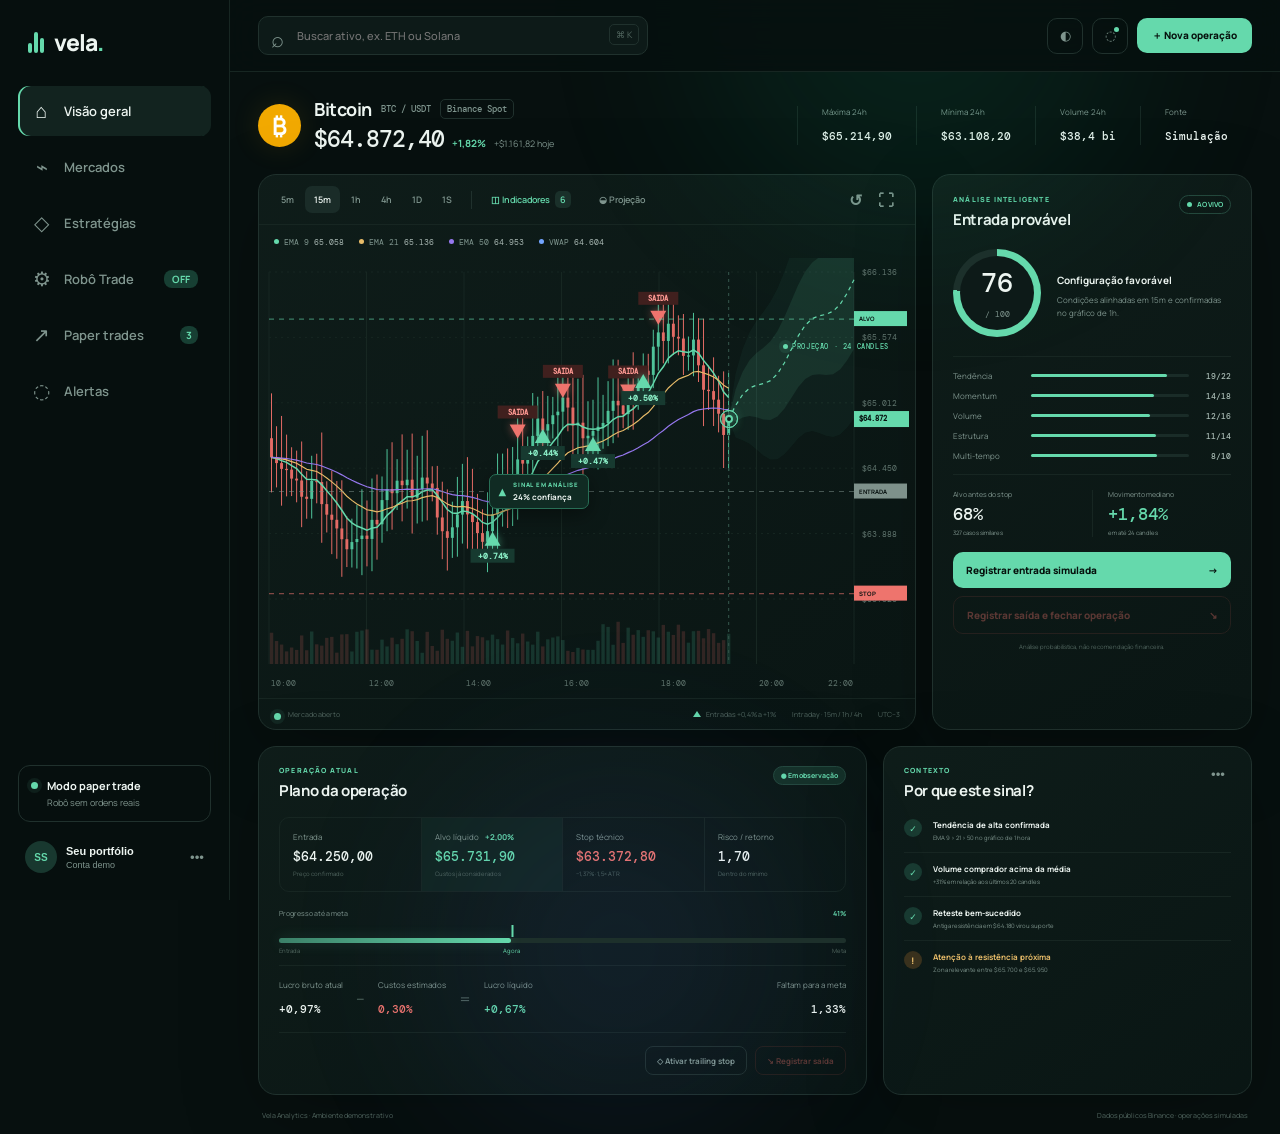
==== index.html @ 06dbeea6 "Adiciona mercados e robo trade automatico" ====
<!doctype html>
<html lang="pt-BR">
<head>
  <meta charset="UTF-8" />
  <meta name="viewport" content="width=device-width, initial-scale=1.0" />
  <meta name="theme-color" content="#07100f" />
  <title>Vela — Inteligência de mercado cripto</title>
  <link rel="preconnect" href="https://fonts.googleapis.com">
  <link rel="preconnect" href="https://fonts.gstatic.com" crossorigin>
  <link href="https://fonts.googleapis.com/css2?family=DM+Mono:wght@400;500&family=Manrope:wght@400;500;600;700;800&display=swap" rel="stylesheet">
  <link rel="stylesheet" href="styles.css" />
</head>
<body>
  <div class="ambient ambient-a"></div><div class="ambient ambient-b"></div>
  <div class="app-shell">
    <aside class="sidebar" id="sidebar">
      <div class="brand"><span class="brand-mark"><i></i><i></i><i></i></span><span>vela<span class="brand-dot">.</span></span></div>
      <nav class="main-nav" aria-label="Navegação principal">
        <button class="nav-item active" data-view="Visão geral" aria-label="Visão geral"><span class="ico">⌂</span><span>Visão geral</span></button>
        <button class="nav-item" data-view="Mercados"><span class="ico">⌁</span><span>Mercados</span></button>
        <button class="nav-item" data-view="Estratégias"><span class="ico">◇</span><span>Estratégias</span></button>
        <button class="nav-item" data-view="Robô Trade"><span class="ico">⚙</span><span>Robô Trade</span><b id="robotNavStatus">OFF</b></button>
        <button class="nav-item" data-view="Paper trades"><span class="ico">↗</span><span>Paper trades</span><b>3</b></button>
        <button class="nav-item" data-view="Alertas"><span class="ico">◌</span><span>Alertas</span></button>
      </nav>
      <div class="sidebar-bottom">
        <div class="risk-card"><span class="live-dot"></span><div><strong>Modo paper trade</strong><small>Robô sem ordens reais</small></div></div>
        <button class="user-card"><span class="avatar">SS</span><span><strong>Seu portfólio</strong><small>Conta demo</small></span><span>•••</span></button>
      </div>
    </aside>

    <main class="main">
      <header class="topbar">
        <div class="mobile-brand"><button id="menuBtn" aria-label="Abrir menu">☰</button><strong>vela<span>.</span></strong></div>
        <div class="search-wrap">
          <span class="search-icon">⌕</span>
          <input id="assetSearch" autocomplete="off" placeholder="Buscar ativo, ex. ETH ou Solana" />
          <kbd>⌘ K</kbd>
          <div class="search-results" id="searchResults"></div>
        </div>
        <div class="top-actions">
          <button class="icon-btn" id="themeBtn" title="Alternar tema" aria-label="Alternar tema">◐</button>
          <button class="icon-btn notification" title="Notificações" aria-label="Notificações">◌<i></i></button>
          <button class="primary-btn" id="newTradeBtn"><span>＋</span> Nova operação</button>
        </div>
      </header>

      <div class="content">
        <section class="market-head">
          <div class="asset-identity">
            <div class="coin-logo" id="coinLogo">₿</div>
            <div><div class="eyebrow-row"><h1 id="assetName">Bitcoin</h1><span id="assetSymbol">BTC / USDT</span><span class="exchange-pill">Binance Spot</span></div><div class="price-line"><strong id="currentPrice">$64.872,40</strong><span class="price-change">+1,82%</span><small>+$1.161,82 hoje</small></div></div>
          </div>
          <div class="market-stats">
            <div><small>Máxima 24h</small><strong id="statHigh">$65.214,90</strong></div><div><small>Mínima 24h</small><strong id="statLow">$63.108,20</strong></div><div><small>Volume 24h</small><strong id="statVolume">$38,4 bi</strong></div><div><small>Fonte</small><strong id="statSource">Simulação</strong></div>
          </div>
        </section>

        <section class="workspace-grid">
          <article class="panel chart-panel">
            <div class="chart-toolbar">
              <div class="timeframes" id="timeframes"><button>5m</button><button class="active">15m</button><button>1h</button><button>4h</button><button>1D</button><button>1S</button></div>
              <span class="toolbar-separator"></span>
              <button class="tool-btn active" id="indicatorBtn">◫ Indicadores <span>6</span></button>
              <button class="tool-btn" id="projectionBtn">◒ Projeção</button>
              <div class="chart-actions"><button title="Redefinir zoom" id="resetChart">↺</button><button title="Tela cheia" id="fullscreenBtn">⛶</button></div>
            </div>
            <div class="indicator-legend">
              <span><i style="background:#65d9ac"></i>EMA 9 <b id="ema9Label">64.714</b></span><span><i style="background:#e8bc69"></i>EMA 21 <b id="ema21Label">64.452</b></span><span><i style="background:#9678ef"></i>EMA 50 <b id="ema50Label">63.981</b></span><span><i style="background:#73a5ff"></i>VWAP <b id="vwapLabel">64.108</b></span>
            </div>
            <div class="chart-wrap" id="chartWrap">
              <canvas id="priceChart"></canvas>
              <div class="current-price-pulse" id="currentPricePulse" aria-hidden="true"></div>
              <div class="chart-tooltip" id="chartTooltip"></div>
              <div class="chart-badge entry-badge"><span>▲</span><div><small>ENTRADA PROVÁVEL</small><strong>76% confiança</strong></div></div>
              <div class="forecast-label"><span></span> PROJEÇÃO · 24 CANDLES</div>
            </div>
            <div class="chart-foot">
              <span><i class="status-dot"></i> Mercado aberto</span><span class="marker-key"><i></i> Entradas +0,4% a +1%</span><span id="activeStrategy">Intraday · 15m / 1h / 4h</span><span>UTC−3</span>
            </div>
          </article>

          <aside class="analysis-column">
            <article class="panel score-panel">
              <div class="panel-title"><div><span class="kicker">ANÁLISE INTELIGENTE</span><h2>Entrada provável</h2></div><span class="live-pill"><i></i> AO VIVO</span></div>
              <div class="score-area"><div class="score-ring" style="--score:76"><div><strong>76</strong><small>/ 100</small></div></div><div class="score-copy"><strong>Configuração favorável</strong><p>Condições alinhadas em 15m e confirmadas no gráfico de 1h.</p></div></div>
              <div class="factor-list">
                <div><span>Tendência</span><div><i style="width:86%"></i></div><b>19/22</b></div><div><span>Momentum</span><div><i style="width:78%"></i></div><b>14/18</b></div><div><span>Volume</span><div><i style="width:75%"></i></div><b>12/16</b></div><div><span>Estrutura</span><div><i style="width:79%"></i></div><b>11/14</b></div><div><span>Multi-tempo</span><div><i style="width:80%"></i></div><b>8/10</b></div>
              </div>
              <div class="probability-row"><div><small>Alvo antes do stop</small><strong>68%</strong><span>327 casos similares</span></div><div><small>Movimento mediano</small><strong class="positive">+1,84%</strong><span>em até 24 candles</span></div></div>
              <button class="wide-btn" id="simulateBtn">Registrar entrada simulada <span>→</span></button>
              <button class="wide-btn exit-wide" id="closeTradeBtn" disabled>Registrar saída e fechar operação <span>↘</span></button>
              <p class="disclaimer">Análise probabilística, não recomendação financeira.</p>
            </article>
          </aside>
        </section>

        <section class="lower-grid">
          <article class="panel operation-panel">
            <div class="panel-heading"><div><span class="kicker">OPERAÇÃO ATUAL</span><h2>Plano da operação</h2></div><span class="status-pill">● Em observação</span></div>
            <div class="levels-grid"><div><small>Entrada</small><strong id="entryPrice">$64.250,00</strong><span>Preço confirmado</span></div><div class="target"><small>Alvo líquido <b id="targetPercentLabel">+2,00%</b></small><strong id="targetPrice">$65.731,90</strong><span>Custos já considerados</span></div><div class="stop"><small>Stop técnico</small><strong id="stopPrice">$63.372,80</strong><span>−1,37% · 1,5× ATR</span></div><div><small>Risco / retorno</small><strong>1,70</strong><span>Dentro do mínimo</span></div></div>
            <div class="progress-head"><span>Progresso até a meta</span><strong id="progressLabel">41%</strong></div><div class="goal-track"><i id="goalProgress" style="width:41%"></i><span class="entry-pin" style="left:0">Entrada</span><span class="current-pin" id="currentPin" style="left:41%">Agora</span><span class="goal-pin">Meta</span></div>
            <div class="net-result"><div><small>Lucro bruto atual</small><strong>+0,97%</strong></div><span>−</span><div><small>Custos estimados</small><strong class="negative">0,30%</strong></div><span>=</span><div><small>Lucro líquido</small><strong class="positive" id="netProfit">+0,67%</strong></div><div class="remaining"><small>Faltam para a meta</small><strong id="remainingProfit">1,33%</strong></div></div>
            <div class="operation-actions"><button class="secondary-btn" id="trailingBtn">◇ Ativar trailing stop</button><button class="exit-btn" id="exitTradeBtn">↘ Registrar saída</button></div>
          </article>

          <article class="panel context-panel">
            <div class="panel-heading"><div><span class="kicker">CONTEXTO</span><h2>Por que este sinal?</h2></div><button class="more-btn">•••</button></div>
            <ul class="reason-list"><li><span>✓</span><div><strong>Tendência de alta confirmada</strong><small>EMA 9 &gt; 21 &gt; 50 no gráfico de 1 hora</small></div></li><li><span>✓</span><div><strong>Volume comprador acima da média</strong><small>+31% em relação aos últimos 20 candles</small></div></li><li><span>✓</span><div><strong>Reteste bem-sucedido</strong><small>Antiga resistência em $64.180 virou suporte</small></div></li><li class="warning"><span>!</span><div><strong>Atenção à resistência próxima</strong><small>Zona relevante entre $65.700 e $65.950</small></div></li></ul>
          </article>
        </section>

        <footer class="page-footer"><span>Vela Analytics · Ambiente demonstrativo</span><span>Dados públicos Binance · operações simuladas</span></footer>
      </div>
    </main>
  </div>

  <dialog id="tradeModal">
    <form method="dialog" class="modal-card" id="tradeForm">
      <div class="modal-head"><div><span class="kicker">PAPER TRADING</span><h2>Nova operação simulada</h2></div><button value="cancel" class="close-btn" aria-label="Fechar">×</button></div>
      <p>Defina sua meta líquida. Taxas e slippage entram automaticamente no preço-alvo.</p>
      <div class="form-grid"><label>Valor investido<span><b>$</b><input id="investment" type="number" value="500" min="10" /></span></label><label>Lucro líquido desejado<span><input id="profitTarget" type="number" value="2" step="0.1" min="0.1" /><b>%</b></span></label><label>Taxa de compra<span><input id="buyFee" type="number" value="0.10" step="0.01" /><b>%</b></span></label><label>Taxa de venda<span><input id="sellFee" type="number" value="0.10" step="0.01" /><b>%</b></span></label><label>Slippage por lado<span><input id="slippage" type="number" value="0.05" step="0.01" /><b>%</b></span></label><label>Risco máximo<span><input id="maxRisk" type="number" value="1.5" step="0.1" /><b>%</b></span></label></div>
      <div class="calculated-target"><div><small>Preço-alvo estimado</small><strong id="modalTarget">$65.738,32</strong></div><div><small>Lucro esperado</small><strong id="expectedProfit">$10,00</strong></div></div>
      <button class="wide-btn confirm-btn" value="default" id="confirmTrade">Confirmar simulação <span>→</span></button>
      <small class="modal-note">Nenhuma ordem real será enviada.</small>
    </form>
  </dialog>
  <dialog id="strategyModal">
    <form method="dialog" class="modal-card strategy-modal" id="strategyForm">
      <div class="modal-head"><div><span class="kicker">MOTOR DE ESTRATÉGIAS</span><h2>Escolha seu perfil operacional</h2></div><button value="cancel" class="close-btn" aria-label="Fechar estratégias">×</button></div>
      <p>Cada perfil ajusta os tempos gráficos, a confiança mínima, a meta e o risco. Você pode alterar os valores depois.</p>
      <div class="strategy-list">
        <button type="button" class="strategy-card" data-strategy="scalping"><span class="strategy-icon">ϟ</span><span><strong>Scalping conservador</strong><small>Entrada 5m · confirmação 15m · tendência 1h</small></span><b>Meta 0,8%</b></button>
        <button type="button" class="strategy-card active" data-strategy="intraday"><span class="strategy-icon">◇</span><span><strong>Intraday</strong><small>Entrada 15m · confirmação 1h · tendência 4h</small></span><b>Meta 2,0%</b></button>
        <button type="button" class="strategy-card" data-strategy="swing"><span class="strategy-icon">⌁</span><span><strong>Swing trade</strong><small>Entrada 4h · confirmação 1D · tendência 1S</small></span><b>Meta 4,0%</b></button>
      </div>
      <div class="strategy-summary"><div><small>Pontuação mínima</small><strong id="strategyScore">70 / 100</strong></div><div><small>Risco máximo</small><strong id="strategyRisk">1,5%</strong></div><div><small>Perfil de exposição</small><strong id="strategyExposure">Moderado</strong></div></div>
      <button class="wide-btn confirm-btn" value="default" id="applyStrategy">Aplicar estratégia <span>→</span></button>
      <small class="modal-note">A estratégia será aplicada ao gráfico e às próximas simulações.</small>
    </form>
  </dialog>
  <dialog id="robotModal" class="robot-dialog">
    <section class="modal-card robot-modal">
      <div class="modal-head"><div><span class="kicker">AUTOMAÇÃO INTELIGENTE</span><h2>Robô Trade</h2></div><button class="close-btn" id="closeRobot" aria-label="Fechar robô">×</button></div>
      <p>Monitora os sinais do gráfico, registra entradas e encerra operações simuladas automaticamente no alvo, stop ou reversão.</p>
      <div class="robot-status-card off" id="robotStatusCard"><span class="robot-orb">⚙</span><div><small id="robotStatusLabel">ROBÔ DESATIVADO</small><strong id="robotStatusText">Configure a estratégia para iniciar</strong></div><i></i></div>
      <div class="robot-metrics"><div><small>Mercado</small><strong id="robotPair">BTC/USDT</strong></div><div><small>Sinal atual</small><strong id="robotSignal">Aguardando</strong></div><div><small>Confiança</small><strong id="robotScore">-- / 100</strong></div><div><small>Resultado da sessão</small><strong id="robotSessionProfit">$0,00</strong></div></div>
      <div class="robot-settings">
        <label>Estratégia<select id="robotStrategy"><option value="boost">Boost agressivo · meta 0,20%</option><option value="scalping">Scalping conservador</option><option value="intraday" selected>Intraday</option><option value="swing">Swing trade</option></select></label>
        <label>Capital por operação<span><b>$</b><input id="robotInvestment" type="number" value="500" min="10" step="10" /></span></label>
        <label>Máximo de operações<span><input id="robotMaxTrades" type="number" value="3" min="1" max="20" /><b>por sessão</b></span></label>
      </div>
      <div class="robot-rules" id="robotRules"><span><i>✓</i> Entrada: confiança mínima de 70</span><span><i>✓</i> Meta líquida: +2,0%</span><span><i>✓</i> Stop máximo: −1,5%</span></div>
      <div class="robot-position" id="robotPosition" hidden><div class="robot-position-head"><span><i></i> OPERAÇÃO AUTOMÁTICA ABERTA</span><strong id="robotPositionResult">+0,00%</strong></div><div class="robot-levels"><small>Entrada<strong id="robotEntry">--</strong></small><small>Alvo<strong id="robotTarget">--</strong></small><small>Stop<strong id="robotStop">--</strong></small></div><div class="robot-goal"><div class="robot-goal-head"><span>Progresso da operação</span><strong id="robotGoalPercent">50%</strong></div><div class="robot-goal-track" id="robotGoalTrack"><i id="robotGoalFill"></i><span id="robotGoalMarker"></span><b class="robot-stop-label">STOP · 0%</b><b class="robot-entry-label">ENTRADA · 50%</b><b class="robot-target-label">ALVO · 100%</b></div><small id="robotGoalText">Aguardando movimento a partir da entrada.</small></div></div>
      <div class="robot-actions"><button class="wide-btn" id="startRobot">▶ Iniciar robô</button><button class="robot-stop-btn" id="stopRobot" disabled>■ Parar e encerrar</button></div>
      <div class="robot-log-head"><strong>Histórico automático</strong><span id="robotTradeCount">0 operações</span></div>
      <div class="robot-history" id="robotHistory"><div class="robot-history-empty"><span>◎</span><strong>Nenhuma operação nesta sessão</strong><small>Os registros aparecerão aqui após o robô encontrar um sinal válido.</small></div></div>
      <small class="modal-note robot-note">Modo demonstrativo: nenhuma ordem real ou chave privada é utilizada.</small>
    </section>
  </dialog>
  <dialog id="marketsModal" class="markets-dialog">
    <section class="modal-card markets-modal">
      <div class="modal-head"><div><span class="kicker">BINANCE SPOT</span><h2>Mercados disponíveis</h2></div><button class="close-btn" id="closeMarkets" aria-label="Fechar mercados">×</button></div>
      <p>Pesquise e selecione qualquer moeda com par USDT disponível na Binance. O gráfico carregará os candles do mercado escolhido.</p>
      <div class="markets-tools"><div class="markets-search"><span>⌕</span><input id="marketsSearch" placeholder="Buscar BTC, Ethereum, SOL..." autocomplete="off" /></div><button id="refreshMarkets" class="refresh-market-btn">↻ Atualizar</button></div>
      <div class="markets-summary"><span><i></i> <b id="marketCount">0</b> pares USDT</span><span id="marketsUpdated">Carregando dados...</span></div>
      <div class="market-table-head"><span>Ativo</span><span>Preço</span><span>24h</span><span>Volume</span></div>
      <div class="market-table" id="marketTable"><div class="market-loading"><i></i><strong>Consultando mercados</strong><small>Conectando à Binance Spot...</small></div></div>
      <div class="market-footnote"><span>Dados públicos · nenhuma chave de API necessária</span><span>Selecione um ativo para abrir no gráfico</span></div>
    </section>
  </dialog>
  <div class="toast" id="toast"><span>✓</span><div><strong>Operação simulada criada</strong><small>Agora acompanhamos sua meta líquida.</small></div></div>
  <div class="goal-alert" id="goalAlert"><span class="goal-alert-icon">◎</span><div><small id="goalAlertLabel">ALERTA DE META</small><strong id="goalAlertTitle">Preço próximo ao alvo</strong><p id="goalAlertText">Acompanhe a operação.</p></div><i></i></div>
  <script src="app.js"></script>
</body>
</html>
---- styles.css ----
:root{--bg:#07100f;--bg-2:#0a1513;--panel:#0d1a18;--panel-2:#101f1c;--line:#20312d;--line-soft:#172622;--text:#edf5f1;--muted:#7f958e;--subtle:#526760;--green:#65d9ac;--green-deep:#173f33;--red:#ee746d;--amber:#e8bc69;--purple:#a78bfa;--blue:#73a5ff;--shadow:0 24px 80px rgba(0,0,0,.22);--radius:18px}
*{box-sizing:border-box}html,body{margin:0;min-height:100%;font-family:Manrope,system-ui,sans-serif;background:var(--bg);color:var(--text)}body{overflow-x:hidden}.ambient{position:fixed;filter:blur(100px);opacity:.1;pointer-events:none;border-radius:50%}.ambient-a{width:420px;height:420px;background:#15c886;top:-200px;right:12%}.ambient-b{width:340px;height:340px;background:#526fec;left:35%;bottom:-220px}.app-shell{display:flex;min-height:100vh}.sidebar{width:230px;position:fixed;inset:0 auto 0 0;border-right:1px solid var(--line-soft);padding:26px 18px 20px;background:rgba(7,16,15,.92);backdrop-filter:blur(14px);z-index:20;display:flex;flex-direction:column}.brand{display:flex;align-items:center;gap:10px;padding:0 10px 28px;font-size:23px;font-weight:800;letter-spacing:-1px}.brand-dot,.mobile-brand span{color:var(--green)}.brand-mark{display:flex;gap:2px;align-items:flex-end;height:22px}.brand-mark i{display:block;width:4px;border-radius:3px;background:var(--green)}.brand-mark i:nth-child(1){height:10px}.brand-mark i:nth-child(2){height:21px}.brand-mark i:nth-child(3){height:15px}.main-nav{display:flex;flex-direction:column;gap:6px}.nav-item{border:0;background:transparent;color:var(--muted);display:flex;align-items:center;gap:12px;padding:12px 13px;border-radius:11px;text-align:left;font:600 13px Manrope;cursor:pointer;transition:.2s}.nav-item .ico{font:500 20px DM Mono;width:21px;text-align:center}.nav-item:hover,.nav-item.active{color:var(--text);background:#12231f}.nav-item.active{box-shadow:inset 2px 0 var(--green)}.nav-item b{margin-left:auto;background:var(--green-deep);color:var(--green);border-radius:8px;font-size:10px;padding:2px 6px}.sidebar-bottom{margin-top:auto;display:grid;gap:12px}.risk-card{padding:12px;border:1px solid var(--line);border-radius:12px;display:flex;align-items:flex-start;gap:9px}.risk-card strong,.user-card strong{display:block;font-size:11px}.risk-card small,.user-card small{display:block;color:var(--muted);font-size:9px;margin-top:3px}.live-dot,.status-dot{width:7px;height:7px;border-radius:50%;background:var(--green);box-shadow:0 0 0 4px rgba(101,217,172,.08);margin-top:4px}.user-card{border:0;background:transparent;color:var(--text);display:flex;align-items:center;gap:9px;text-align:left;padding:7px;cursor:pointer}.user-card>span:last-child{margin-left:auto;color:var(--muted)}.avatar{display:grid;place-items:center;background:#18382f;color:var(--green);width:32px;height:32px;border-radius:50%;font-size:10px;font-weight:800}.main{margin-left:230px;min-width:0;width:calc(100% - 230px)}.topbar{height:72px;border-bottom:1px solid var(--line-soft);display:flex;align-items:center;padding:0 28px;position:sticky;top:0;background:rgba(7,16,15,.85);backdrop-filter:blur(16px);z-index:15}.mobile-brand{display:none}.search-wrap{position:relative;width:min(390px,35vw)}.search-wrap input{width:100%;background:#0d1a18;border:1px solid var(--line);border-radius:10px;padding:11px 52px 11px 38px;color:var(--text);outline:none;font:500 11px Manrope}.search-wrap input:focus{border-color:#40685c;box-shadow:0 0 0 3px rgba(101,217,172,.06)}.search-icon{position:absolute;left:13px;top:8px;color:var(--muted);font-size:22px}.search-wrap kbd{position:absolute;right:9px;top:8px;border:1px solid var(--line);color:var(--subtle);border-radius:5px;padding:3px 6px;font:9px Manrope}.search-results{display:none;position:absolute;top:48px;left:0;right:0;background:var(--panel-2);border:1px solid var(--line);box-shadow:var(--shadow);border-radius:12px;padding:6px;z-index:20}.search-results.show{display:block}.search-option{padding:9px;border-radius:8px;display:flex;align-items:center;justify-content:space-between;cursor:pointer;font-size:11px}.search-option:hover{background:#172824}.search-option span{color:var(--muted)}.top-actions{margin-left:auto;display:flex;align-items:center;gap:9px}.icon-btn,.more-btn{width:36px;height:36px;border:1px solid var(--line);border-radius:10px;background:transparent;color:var(--muted);cursor:pointer}.icon-btn:hover{color:var(--text);background:var(--panel)}.notification{position:relative}.notification i{position:absolute;width:5px;height:5px;background:var(--green);border-radius:50%;right:8px;top:8px}.primary-btn,.wide-btn{border:0;border-radius:10px;background:var(--green);color:#07120e;padding:10px 15px;font:800 10px Manrope;cursor:pointer;transition:.2s}.primary-btn:hover,.wide-btn:hover{background:#83e7c0;transform:translateY(-1px)}.content{padding:25px 28px 12px;max-width:1660px;margin:auto}.market-head{display:flex;justify-content:space-between;align-items:center;margin-bottom:20px}.asset-identity{display:flex;align-items:center;gap:13px}.coin-logo{width:43px;height:43px;border-radius:50%;display:grid;place-items:center;background:#f2a900;color:#fff;font-size:24px;font-weight:700;box-shadow:0 0 30px rgba(242,169,0,.12)}.eyebrow-row{display:flex;align-items:center;gap:9px}.eyebrow-row h1{font-size:18px;margin:0;letter-spacing:-.5px}.eyebrow-row>span{font:500 9px DM Mono;color:var(--muted)}.exchange-pill{border:1px solid var(--line);padding:3px 6px;border-radius:5px}.price-line{display:flex;align-items:baseline;gap:8px;margin-top:3px}.price-line strong{font:500 23px DM Mono;letter-spacing:-1px}.price-line span{font-size:10px;color:var(--green);font-weight:700}.price-line small{font-size:9px;color:var(--muted)}.market-stats{display:flex;gap:0}.market-stats div{padding:0 24px;border-left:1px solid var(--line-soft)}.market-stats small,.levels-grid small,.net-result small{display:block;color:var(--muted);font-size:8px;margin-bottom:6px}.market-stats strong{font:500 11px DM Mono}.panel{background:linear-gradient(145deg,rgba(15,29,26,.94),rgba(10,22,20,.94));border:1px solid var(--line);border-radius:var(--radius);box-shadow:var(--shadow)}.workspace-grid{display:grid;grid-template-columns:minmax(0,1fr) 320px;gap:16px}.chart-panel{overflow:hidden}.chart-toolbar{min-height:50px;border-bottom:1px solid var(--line-soft);display:flex;align-items:center;padding:0 13px;gap:10px}.timeframes{display:flex;gap:2px}.timeframes button,.tool-btn,.chart-actions button{border:0;background:transparent;color:var(--muted);border-radius:7px;font:600 9px Manrope;padding:7px 9px;cursor:pointer}.timeframes button:hover,.timeframes button.active{background:#1a2c28;color:var(--text)}.toolbar-separator{height:18px;width:1px;background:var(--line)}.tool-btn{font-size:9px}.tool-btn.active{color:var(--green)}.tool-btn span{background:#1a302a;border-radius:5px;padding:2px 5px;margin-left:3px}.chart-actions{margin-left:auto;display:flex}.chart-actions button{font-size:16px;padding:5px 8px}.indicator-legend{height:33px;display:flex;align-items:center;gap:15px;padding:0 15px;color:var(--muted);font:400 8px DM Mono}.indicator-legend span{display:flex;align-items:center;gap:5px}.indicator-legend i{width:5px;height:5px;border-radius:50%}.indicator-legend b{font-weight:400;color:#a9b8b3}.chart-wrap{height:440px;position:relative;cursor:crosshair}.chart-wrap canvas{width:100%;height:100%;display:block}.chart-tooltip{display:none;position:absolute;z-index:5;background:rgba(8,19,17,.94);border:1px solid #2a413b;border-radius:8px;padding:8px 10px;font:9px DM Mono;pointer-events:none;color:#bdccc6;box-shadow:0 8px 22px #0005}.chart-tooltip.show{display:block}.chart-badge{position:absolute;left:35%;top:49%;display:flex;gap:7px;align-items:center;background:#102b23;border:1px solid #286e55;border-radius:7px;padding:6px 9px;pointer-events:none;box-shadow:0 6px 20px #0006}.chart-badge>span{color:var(--green);font-size:10px}.chart-badge small{display:block;color:var(--green);font-size:6px;letter-spacing:.8px;font-weight:800}.chart-badge strong{display:block;font-size:8px;margin-top:2px}.forecast-label{position:absolute;right:4%;top:19%;font:500 7px DM Mono;color:var(--green);letter-spacing:.6px}.forecast-label span{display:inline-block;width:5px;height:5px;background:var(--green);border-radius:50%;box-shadow:0 0 0 4px #65d9ac18}.chart-foot{height:31px;border-top:1px solid var(--line-soft);display:flex;align-items:center;gap:16px;padding:0 15px;color:var(--subtle);font-size:7px}.chart-foot span:first-child{display:flex;align-items:center;gap:7px}.chart-foot span:nth-child(2){margin-left:auto}.score-panel{padding:20px;height:100%}.panel-title,.panel-heading{display:flex;align-items:flex-start;justify-content:space-between}.kicker{display:block;color:var(--green);font-size:7px;letter-spacing:1.2px;font-weight:800;margin-bottom:5px}.panel h2{font-size:15px;margin:0;letter-spacing:-.35px}.live-pill,.status-pill{font-size:7px;border:1px solid #24483d;color:var(--green);padding:4px 7px;border-radius:20px;font-weight:700}.live-pill i{display:inline-block;width:5px;height:5px;background:var(--green);border-radius:50%;margin-right:4px}.score-area{display:flex;align-items:center;gap:16px;padding:19px 0}.score-ring{--score:76;width:88px;height:88px;border-radius:50%;display:grid;place-items:center;background:conic-gradient(var(--green) calc(var(--score)*1%),#1c302b 0);position:relative}.score-ring:before{content:"";position:absolute;inset:7px;background:var(--panel);border-radius:50%}.score-ring div{z-index:1;text-align:center}.score-ring strong{font:500 27px DM Mono;display:block}.score-ring small{font:8px DM Mono;color:var(--muted)}.score-copy{flex:1}.score-copy strong{font-size:10px}.score-copy p{font-size:8px;color:var(--muted);line-height:1.55;margin:5px 0 0}.factor-list{border-top:1px solid var(--line-soft);border-bottom:1px solid var(--line-soft);padding:13px 0;display:grid;gap:9px}.factor-list>div{display:grid;grid-template-columns:70px 1fr 34px;gap:8px;align-items:center;font-size:8px;color:var(--muted)}.factor-list>div>div{height:3px;background:#1a2c28;border-radius:5px}.factor-list i{display:block;height:100%;background:var(--green);border-radius:5px}.factor-list b{text-align:right;font:500 8px DM Mono;color:#a9bbb4}.probability-row{display:grid;grid-template-columns:1fr 1fr;padding:15px 0}.probability-row>div:last-child{border-left:1px solid var(--line-soft);padding-left:15px}.probability-row small,.probability-row span{display:block;color:var(--muted);font-size:7px}.probability-row strong{display:block;font:500 17px DM Mono;margin:4px 0}.probability-row span{font-size:6px}.positive{color:var(--green)!important}.negative{color:var(--red)!important}.wide-btn{width:100%;display:flex;justify-content:space-between;padding:11px 13px}.disclaimer{text-align:center;color:var(--subtle);font-size:6px;margin:9px 0 0}.lower-grid{display:grid;grid-template-columns:minmax(0,1.65fr) minmax(300px,1fr);gap:16px;margin-top:16px}.operation-panel,.context-panel{padding:19px 20px}.status-pill{background:#153128}.levels-grid{display:grid;grid-template-columns:repeat(4,1fr);border:1px solid var(--line-soft);border-radius:10px;margin:16px 0 17px}.levels-grid>div{padding:13px;border-left:1px solid var(--line-soft)}.levels-grid>div:first-child{border:0}.levels-grid strong{display:block;font:500 13px DM Mono}.levels-grid span{display:block;color:var(--subtle);font-size:6px;margin-top:5px}.levels-grid small b{color:var(--green);margin-left:4px}.levels-grid .target{background:#10241f}.levels-grid .target strong{color:var(--green)}.levels-grid .stop strong{color:var(--red)}.progress-head{display:flex;justify-content:space-between;font-size:7px;color:var(--muted)}.progress-head strong{color:var(--green)}.goal-track{height:5px;background:#1d302b;border-radius:4px;margin:20px 0 22px;position:relative}.goal-track>i{display:block;height:100%;background:linear-gradient(90deg,#3b8068,var(--green));border-radius:4px;box-shadow:0 0 14px #65d9ac33}.goal-track span{position:absolute;top:9px;color:var(--subtle);font-size:6px}.entry-pin{left:0}.current-pin{transform:translateX(-50%);color:var(--green)!important}.current-pin:before{content:"";position:absolute;width:2px;height:12px;background:var(--green);top:-22px;left:50%}.goal-pin{right:0}.net-result{display:flex;align-items:center;gap:13px;border-top:1px solid var(--line-soft);padding-top:13px}.net-result>span{color:var(--subtle)}.net-result strong{font:500 11px DM Mono}.net-result .remaining{margin-left:auto;text-align:right}.context-panel{padding-bottom:12px}.more-btn{border:0;width:auto;height:auto}.reason-list{list-style:none;padding:8px 0 0;margin:0}.reason-list li{display:flex;gap:11px;align-items:flex-start;padding:10px 0;border-bottom:1px solid var(--line-soft)}.reason-list li:last-child{border:0}.reason-list li>span{width:18px;height:18px;border-radius:50%;display:grid;place-items:center;background:#193b31;color:var(--green);font-size:9px;font-weight:800;flex:0 0 auto}.reason-list strong,.reason-list small{display:block}.reason-list strong{font-size:8px}.reason-list small{font-size:6px;color:var(--muted);margin-top:4px}.reason-list .warning>span{background:#3a321d;color:var(--amber)}.reason-list .warning strong{color:var(--amber)}.page-footer{display:flex;justify-content:space-between;color:var(--subtle);font-size:7px;padding:16px 4px 2px}dialog{border:0;padding:0;background:transparent;color:var(--text);max-width:540px;width:calc(100% - 28px)}dialog::backdrop{background:rgba(2,8,7,.8);backdrop-filter:blur(5px)}.modal-card{background:#0d1b18;border:1px solid #2a403a;border-radius:18px;padding:24px;box-shadow:0 30px 100px #0009}.modal-head{display:flex;justify-content:space-between}.modal-head h2{margin:0;font-size:19px}.close-btn{border:0;background:#162824;color:var(--muted);width:30px;height:30px;border-radius:8px;font-size:19px;cursor:pointer}.modal-card>p{font-size:9px;color:var(--muted);line-height:1.6;margin:10px 0 18px}.form-grid{display:grid;grid-template-columns:1fr 1fr;gap:12px}.form-grid label{font-size:8px;color:var(--muted)}.form-grid label>span{display:flex;align-items:center;margin-top:6px;border:1px solid var(--line);border-radius:8px;background:#0a1513;padding:0 10px}.form-grid input{width:100%;border:0;background:transparent;outline:0;color:var(--text);font:500 12px DM Mono;padding:10px 5px}.form-grid b{font:500 9px DM Mono;color:var(--subtle)}.calculated-target{display:grid;grid-template-columns:1fr 1fr;background:#11241f;border:1px solid #234238;border-radius:10px;padding:13px;margin:16px 0}.calculated-target>div:last-child{border-left:1px solid var(--line);padding-left:15px}.calculated-target small{display:block;font-size:7px;color:var(--muted)}.calculated-target strong{display:block;font:500 15px DM Mono;color:var(--green);margin-top:5px}.confirm-btn{justify-content:center;gap:10px}.modal-note{display:block;text-align:center;color:var(--subtle);font-size:6px;margin-top:9px}.toast{position:fixed;right:24px;bottom:24px;background:#11231f;border:1px solid #2b5246;border-radius:12px;padding:12px 16px;display:flex;gap:10px;align-items:center;transform:translateY(120px);opacity:0;transition:.35s;z-index:50;box-shadow:var(--shadow)}.toast.show{transform:translateY(0);opacity:1}.toast>span{display:grid;place-items:center;width:24px;height:24px;border-radius:50%;background:#1e4a3c;color:var(--green)}.toast strong,.toast small{display:block}.toast strong{font-size:9px}.toast small{font-size:7px;color:var(--muted);margin-top:2px}.light{--bg:#eef4f1;--bg-2:#f6faf8;--panel:#fff;--panel-2:#f7faf9;--line:#d6e2dd;--line-soft:#e2ebe7;--text:#10211d;--muted:#6d8179;--subtle:#96a59f;--green:#168d67;--green-deep:#dff3eb;--shadow:0 18px 55px rgba(37,66,57,.08)}.light .sidebar,.light .topbar{background:rgba(246,250,248,.9)}.light .panel{background:#fff}.light .score-ring:before{background:#fff}.light .modal-card{background:#fff}.light .chart-tooltip{background:#fff}.light .timeframes button:hover,.light .timeframes button.active,.light .nav-item:hover,.light .nav-item.active{background:#e2efea}.light .primary-btn,.light .wide-btn{color:white}.light .form-grid label>span{background:#f7faf9}.light .target{background:#edf8f4}.light .calculated-target{background:#edf8f4}
@media(max-width:1180px){.sidebar{width:200px}.main{margin-left:200px;width:calc(100% - 200px)}.workspace-grid{grid-template-columns:minmax(0,1fr) 285px}.market-stats div{padding:0 13px}.chart-wrap{height:410px}.net-result{gap:8px}}
@media(max-width:980px){.sidebar{transform:translateX(-100%);transition:.25s;width:230px}.sidebar.open{transform:translateX(0)}.main{margin-left:0;width:100%}.mobile-brand{display:flex;align-items:center;gap:9px;margin-right:18px}.mobile-brand button{border:0;background:transparent;color:var(--text);font-size:18px}.search-wrap{width:min(350px,42vw)}.market-head{align-items:flex-start}.market-stats{display:grid;grid-template-columns:1fr 1fr;gap:12px}.market-stats div{border:0;padding:0}.workspace-grid{grid-template-columns:1fr}.score-panel{height:auto}.lower-grid{grid-template-columns:1fr 1fr}}
@media(max-width:720px){.topbar{padding:0 14px}.mobile-brand strong{display:none}.search-wrap{flex:1;width:auto}.search-wrap kbd,.top-actions .icon-btn{display:none}.primary-btn{font-size:0;padding:9px}.primary-btn span{font-size:17px}.content{padding:18px 14px}.market-head{display:block}.market-stats{margin-top:18px;grid-template-columns:repeat(4,1fr)}.market-stats strong{font-size:9px}.market-stats small{font-size:7px}.chart-toolbar{overflow-x:auto}.tool-btn{display:none}.chart-wrap{height:380px}.indicator-legend{overflow:hidden;gap:9px}.lower-grid{grid-template-columns:1fr}.levels-grid{grid-template-columns:1fr 1fr}.levels-grid>div:nth-child(3){border-left:0;border-top:1px solid var(--line-soft)}.levels-grid>div:nth-child(4){border-top:1px solid var(--line-soft)}.page-footer{display:none}}
@media(max-width:460px){.asset-identity{align-items:flex-start}.eyebrow-row{flex-wrap:wrap}.price-line{flex-wrap:wrap}.price-line small{width:100%}.market-stats{grid-template-columns:1fr 1fr}.chart-wrap{height:340px}.chart-badge{left:25%;transform:scale(.88)}.forecast-label{display:none}.net-result{display:grid;grid-template-columns:1fr 15px 1fr}.net-result .remaining{grid-column:1/-1;text-align:left}.form-grid{grid-template-columns:1fr}.calculated-target{grid-template-columns:1fr}.calculated-target>div:last-child{border:0;padding:12px 0 0}.toast{left:14px;right:14px}.score-panel{padding:16px}}

/* Trading interactions */
.current-price-pulse{position:absolute;z-index:4;width:8px;height:8px;border:2px solid var(--green);background:var(--panel);border-radius:50%;pointer-events:none;transform:translate(-50%,-50%);box-shadow:0 0 12px var(--green)}
.current-price-pulse:before,.current-price-pulse:after{content:"";position:absolute;inset:-7px;border:1px solid var(--green);border-radius:50%;animation:pricePulse 1.8s ease-out infinite}.current-price-pulse:after{animation-delay:.65s}
@keyframes pricePulse{0%{transform:scale(.35);opacity:.9}100%{transform:scale(2.2);opacity:0}}
.marker-key{display:flex;align-items:center;gap:5px}.marker-key i{width:0;height:0;border-left:4px solid transparent;border-right:4px solid transparent;border-bottom:6px solid var(--green)}
.operation-actions{display:flex;justify-content:flex-end;gap:8px;margin-top:14px;padding-top:13px;border-top:1px solid var(--line-soft)}
.secondary-btn,.exit-btn{border:1px solid var(--line);background:transparent;color:var(--muted);border-radius:8px;padding:8px 11px;font:700 8px Manrope;cursor:pointer}.secondary-btn.active{color:var(--green);border-color:#2d6452;background:#102820}.exit-btn{color:var(--red);border-color:#57332f}.exit-btn:hover{background:#2a1716}.exit-btn:disabled{opacity:.35;cursor:not-allowed}
.strategy-modal{max-width:590px}.strategy-list{display:grid;gap:9px}.strategy-card{width:100%;display:grid;grid-template-columns:34px 1fr auto;align-items:center;gap:11px;border:1px solid var(--line);background:#0a1513;color:var(--text);border-radius:11px;padding:12px;text-align:left;cursor:pointer;transition:.2s}.strategy-card:hover,.strategy-card.active{border-color:#3d745f;background:#11271f;box-shadow:inset 3px 0 var(--green)}.strategy-icon{display:grid;place-items:center;width:32px;height:32px;border-radius:9px;background:#19382f;color:var(--green);font-size:16px}.strategy-card strong,.strategy-card small{display:block}.strategy-card strong{font-size:10px}.strategy-card small{font-size:7px;color:var(--muted);margin-top:4px}.strategy-card>b{font:500 9px DM Mono;color:var(--green)}
.strategy-summary{display:grid;grid-template-columns:repeat(3,1fr);border:1px solid var(--line-soft);border-radius:10px;margin:14px 0}.strategy-summary>div{padding:11px;border-left:1px solid var(--line-soft)}.strategy-summary>div:first-child{border:0}.strategy-summary small,.strategy-summary strong{display:block}.strategy-summary small{font-size:7px;color:var(--muted)}.strategy-summary strong{font:500 10px DM Mono;margin-top:5px}
.goal-alert{position:fixed;top:88px;right:24px;z-index:80;width:320px;background:linear-gradient(135deg,#10251f,#0b1916);border:1px solid #39705d;border-radius:14px;padding:15px 16px;display:flex;align-items:flex-start;gap:12px;box-shadow:0 20px 55px #0008;transform:translateX(380px);opacity:0;transition:.35s;overflow:hidden}.goal-alert.show{transform:translateX(0);opacity:1}.goal-alert.hit{border-color:var(--green);background:linear-gradient(135deg,#16382d,#0c1c18)}.goal-alert-icon{display:grid;place-items:center;width:32px;height:32px;flex:0 0 auto;border-radius:50%;background:#204b3e;color:var(--green);font-size:16px}.goal-alert small,.goal-alert strong,.goal-alert p{display:block;margin:0}.goal-alert small{color:var(--green);font-size:6px;letter-spacing:1px;font-weight:800}.goal-alert strong{font-size:11px;margin-top:3px}.goal-alert p{font-size:7px;color:var(--muted);margin-top:4px}.goal-alert>i{position:absolute;height:2px;background:var(--green);left:0;bottom:0;animation:alertTimer 3s linear forwards}
@keyframes alertTimer{from{width:100%}to{width:0}}
.light .strategy-card{background:#f7faf9}.light .strategy-card:hover,.light .strategy-card.active{background:#edf8f4}.light .goal-alert{background:#fff}
@media(max-width:720px){.chart-foot #activeStrategy{display:none}.marker-key{margin-left:auto!important}}
@media(max-width:460px){.goal-alert{left:14px;right:14px;top:82px;width:auto}.strategy-summary{grid-template-columns:1fr}.strategy-summary>div{border-left:0;border-top:1px solid var(--line-soft)}.operation-actions{flex-direction:column}.operation-actions button{width:100%}}
.exit-wide{margin-top:8px;background:transparent;color:var(--red);border:1px solid #57332f}.exit-wide:hover:not(:disabled){background:#2a1716;color:#ff9a94;transform:translateY(-1px)}.exit-wide:disabled{opacity:.35;cursor:not-allowed;background:transparent;transform:none}.light .exit-wide{color:#b83f39;border-color:#e1b4b1}.light .exit-wide:hover:not(:disabled){background:#fae7e5;color:#8f2d28}

/* Markets explorer */
.markets-dialog{max-width:850px}.markets-modal{width:min(850px,calc(100vw - 28px));padding:25px}.markets-tools{display:flex;gap:10px;margin:15px 0 12px}.markets-search{position:relative;flex:1}.markets-search span{position:absolute;left:12px;top:7px;color:var(--muted);font-size:20px}.markets-search input{width:100%;background:#091512;border:1px solid var(--line);border-radius:10px;padding:11px 13px 11px 38px;color:var(--text);outline:0;font:600 10px Manrope}.markets-search input:focus{border-color:#3d745f;box-shadow:0 0 0 3px rgba(101,217,172,.06)}.refresh-market-btn{border:1px solid var(--line);background:#12231f;color:var(--muted);border-radius:10px;padding:0 14px;font:700 9px Manrope;cursor:pointer}.refresh-market-btn:hover{color:var(--green);border-color:#315d4e}.markets-summary,.market-footnote{display:flex;justify-content:space-between;align-items:center;color:var(--subtle);font-size:7px;padding:0 2px 10px}.markets-summary span:first-child{display:flex;align-items:center;gap:5px}.markets-summary i{width:6px;height:6px;border-radius:50%;background:var(--green);box-shadow:0 0 0 4px rgba(101,217,172,.08)}.markets-summary b{color:var(--text);font:600 8px DM Mono}.market-table-head,.market-row{display:grid;grid-template-columns:minmax(170px,1.4fr) 1fr .7fr 1fr;gap:15px;align-items:center}.market-table-head{padding:9px 13px;border-bottom:1px solid var(--line);color:var(--subtle);font-size:7px;text-transform:uppercase;letter-spacing:.7px}.market-table{height:min(430px,52vh);overflow-y:auto;border:1px solid var(--line);border-radius:11px;background:#091411}.market-row{width:100%;border:0;border-bottom:1px solid var(--line-soft);background:transparent;color:var(--text);padding:10px 13px;text-align:left;cursor:pointer;transition:.15s}.market-row:hover{background:#11241f}.market-row:last-child{border-bottom:0}.market-asset{display:flex;align-items:center;gap:9px}.market-coin{display:grid;place-items:center;width:29px;height:29px;border-radius:50%;background:#1a332c;color:var(--green);font:800 9px DM Mono}.market-asset strong,.market-asset small{display:block}.market-asset strong{font-size:9px}.market-asset small{font-size:7px;color:var(--muted);margin-top:2px}.market-number{font:500 9px DM Mono}.market-change{font:700 8px DM Mono}.market-volume{color:var(--muted);font:500 8px DM Mono}.market-loading{height:100%;display:grid;place-content:center;text-align:center;justify-items:center;color:var(--muted)}.market-loading i{width:24px;height:24px;border:2px solid var(--line);border-top-color:var(--green);border-radius:50%;animation:marketSpin .8s linear infinite}.market-loading strong{font-size:9px;color:var(--text);margin-top:10px}.market-loading small{font-size:7px;margin-top:4px}.market-empty{display:grid;place-content:center;height:100%;text-align:center;color:var(--muted);font-size:9px}.market-footnote{padding-top:10px;padding-bottom:0}.search-option{gap:10px}.search-option .search-market-main{display:flex;align-items:center;gap:8px}.search-option .search-market-main i{display:grid;place-items:center;width:24px;height:24px;border-radius:50%;background:#19382f;color:var(--green);font-style:normal;font-size:8px}.search-option .search-market-price{text-align:right}.search-option .search-market-price b{display:block;font:500 8px DM Mono;color:var(--text)}.search-option .search-market-price small{font:700 7px DM Mono}.api-status{color:var(--amber);font-size:7px;padding:7px 9px}
@keyframes marketSpin{to{transform:rotate(360deg)}}
.light .market-table,.light .markets-search input{background:#f7faf9}.light .market-row:hover{background:#edf8f4}.light .refresh-market-btn{background:#edf5f2}
.market-asset b,.market-asset small{display:block}.market-asset b{font-size:9px}.market-change.up{color:var(--green)}.market-change.down{color:var(--red)}.search-option:is(button){width:100%;border:0;background:transparent;color:var(--text);font-family:Manrope;text-align:left}.search-option strong{display:flex;align-items:center;gap:8px}.search-option strong i{display:grid;place-items:center;width:25px;height:25px;border-radius:50%;color:#fff;font:800 7px DM Mono;font-style:normal;flex:0 0 auto}
@media(max-width:620px){.markets-modal{padding:18px}.market-table-head,.market-row{grid-template-columns:minmax(120px,1.5fr) 1fr .65fr}.market-table-head span:last-child,.market-row .market-volume{display:none}.markets-tools{display:grid}.refresh-market-btn{height:38px}.market-footnote span:last-child{display:none}}

/* Robô Trade automático */
.robot-dialog{max-width:760px}.robot-modal{width:min(760px,calc(100vw - 28px));padding:25px}.robot-status-card{display:flex;align-items:center;gap:12px;border:1px solid #2b5849;background:linear-gradient(100deg,#102b23,#0d1d1a);border-radius:12px;padding:13px 15px;margin-bottom:13px}.robot-status-card .robot-orb{display:grid;place-items:center;width:34px;height:34px;border-radius:50%;background:#183d32;color:var(--green);font-size:16px}.robot-status-card small,.robot-status-card strong{display:block}.robot-status-card small{color:var(--green);font-size:7px;letter-spacing:1px;font-weight:800}.robot-status-card strong{font-size:10px;margin-top:3px}.robot-status-card>i{margin-left:auto;width:8px;height:8px;border-radius:50%;background:var(--green);box-shadow:0 0 0 5px rgba(101,217,172,.08)}.robot-status-card.off{border-color:var(--line);background:#0a1714}.robot-status-card.off .robot-orb{background:#18231f;color:var(--muted)}.robot-status-card.off small{color:var(--muted)}.robot-status-card.off>i{background:#51615b;box-shadow:none}.robot-status-card.active .robot-orb{animation:robotPulse 1.6s ease-in-out infinite}.robot-status-card.position{border-color:#526fec}.robot-status-card.position>i{background:#73a5ff;box-shadow:0 0 0 5px rgba(115,165,255,.09)}
.robot-metrics{display:grid;grid-template-columns:repeat(4,1fr);border:1px solid var(--line);border-radius:11px;margin-bottom:13px}.robot-metrics>div{padding:11px 12px;border-left:1px solid var(--line)}.robot-metrics>div:first-child{border-left:0}.robot-metrics small,.robot-metrics strong{display:block}.robot-metrics small{color:var(--muted);font-size:7px;margin-bottom:5px}.robot-metrics strong{font:600 10px DM Mono}.robot-settings{display:grid;grid-template-columns:1.2fr 1fr 1fr;gap:10px}.robot-settings label{color:var(--muted);font-size:7px}.robot-settings label>span,.robot-settings select{display:flex;align-items:center;width:100%;height:38px;margin-top:6px;border:1px solid var(--line);border-radius:9px;background:#091512;color:var(--text);padding:0 10px;outline:0}.robot-settings select{font:600 9px Manrope}.robot-settings input{width:100%;border:0;background:transparent;color:var(--text);outline:0;font:600 10px DM Mono;padding:8px 5px}.robot-settings b{white-space:nowrap;color:var(--subtle);font:500 7px Manrope}.robot-rules{display:flex;gap:8px;flex-wrap:wrap;margin:12px 0}.robot-rules span{border:1px solid var(--line);background:#0b1916;border-radius:20px;padding:6px 9px;color:var(--muted);font-size:7px}.robot-rules i{color:var(--green);font-style:normal;margin-right:3px}
.robot-position{border:1px solid #315e50;background:#10251f;border-radius:11px;padding:12px;margin:12px 0}.robot-position[hidden]{display:none}.robot-position-head{display:flex;justify-content:space-between;color:var(--green);font-size:7px;font-weight:800}.robot-position-head i{display:inline-block;width:6px;height:6px;border-radius:50%;background:var(--green);margin-right:5px;animation:robotPulse 1.4s infinite}.robot-position-head strong{font:700 10px DM Mono}.robot-position>.robot-levels{display:grid;grid-template-columns:repeat(3,1fr);gap:8px;margin-top:10px}.robot-position small{color:var(--muted);font-size:7px}.robot-position small strong{display:block;color:var(--text);font:600 9px DM Mono;margin-top:4px}.robot-goal{margin-top:13px;padding-top:11px;border-top:1px solid var(--line-soft)}.robot-goal-head{display:flex;justify-content:space-between;align-items:center;color:var(--muted);font-size:7px}.robot-goal-head strong{font:800 11px DM Mono;color:var(--green)}.robot-goal-track{height:8px;margin:17px 3px 25px;position:relative;border-radius:8px;background:linear-gradient(90deg,rgba(227,107,101,.24) 0 50%,rgba(101,217,172,.2) 50% 100%);box-shadow:inset 0 0 0 1px var(--line)}.robot-goal-track:after{content:"";position:absolute;left:50%;top:-4px;width:1px;height:16px;background:#7b8d86}.robot-goal-track>i{position:absolute;top:1px;height:6px;border-radius:6px;background:var(--green);box-shadow:0 0 10px rgba(101,217,172,.38);transition:left .35s,width .35s,background .35s}.robot-goal-track.negative>i{background:var(--red);box-shadow:0 0 10px rgba(227,107,101,.4)}.robot-goal-track>span{position:absolute;top:50%;width:14px;height:14px;border:3px solid #0e201b;border-radius:50%;background:var(--green);transform:translate(-50%,-50%);box-shadow:0 0 0 3px rgba(101,217,172,.13);transition:left .35s,background .35s}.robot-goal-track.negative>span{background:var(--red);box-shadow:0 0 0 3px rgba(227,107,101,.14)}.robot-goal-track>b{position:absolute;top:14px;color:var(--subtle);font:600 6px DM Mono;white-space:nowrap}.robot-stop-label{left:0}.robot-entry-label{left:50%;transform:translateX(-50%)}.robot-target-label{right:0}.robot-goal>small{display:block!important;margin-top:0!important;font-size:7px!important}.robot-goal>small.positive{color:var(--green)!important}.robot-goal>small.negative{color:var(--red)!important}.robot-actions{display:grid;grid-template-columns:1fr 1fr;gap:9px}.robot-actions .wide-btn{justify-content:center}.robot-stop-btn{border:1px solid #613a37;background:#281816;color:#ef918b;border-radius:10px;font:800 9px Manrope;cursor:pointer}.robot-stop-btn:disabled{opacity:.35;cursor:not-allowed}.robot-stop-btn:not(:disabled):hover{background:#3a1f1d}.robot-log-head{display:flex;justify-content:space-between;margin:15px 1px 8px;font-size:8px}.robot-log-head span{color:var(--muted);font-size:7px}.robot-history{height:130px;overflow-y:auto;border:1px solid var(--line);border-radius:10px;background:#091411}.robot-history-empty{height:100%;display:grid;place-content:center;text-align:center;justify-items:center;color:var(--muted)}.robot-history-empty span{font-size:18px}.robot-history-empty strong{font-size:8px;color:var(--text);margin-top:5px}.robot-history-empty small{font-size:6px;margin-top:3px}.robot-history-row{display:grid;grid-template-columns:1fr .8fr .8fr .8fr;align-items:center;gap:8px;padding:9px 11px;border-bottom:1px solid var(--line-soft);font-size:7px}.robot-history-row:last-child{border:0}.robot-history-row strong,.robot-history-row small{display:block}.robot-history-row small{color:var(--muted);margin-top:2px}.robot-history-row b{font:700 8px DM Mono;text-align:right}.robot-history-row .profit{color:var(--green)}.robot-history-row .loss{color:var(--red)}.robot-note{margin-top:10px}.nav-item #robotNavStatus{min-width:28px;text-align:center}.nav-item #robotNavStatus.on{background:#194336;color:var(--green);box-shadow:0 0 12px rgba(101,217,172,.14)}
.light .robot-status-card{background:#edf8f4}.light .robot-status-card.off,.light .robot-settings label>span,.light .robot-settings select,.light .robot-history,.light .robot-rules span{background:#f7faf9}.light .robot-position{background:#edf8f4}
@keyframes robotPulse{0%,100%{transform:scale(1);box-shadow:0 0 0 0 rgba(101,217,172,.2)}50%{transform:scale(1.08);box-shadow:0 0 0 7px rgba(101,217,172,0)}}
@media(max-width:650px){.robot-modal{padding:18px}.robot-metrics{grid-template-columns:1fr 1fr}.robot-metrics>div:nth-child(3){border-left:0;border-top:1px solid var(--line)}.robot-metrics>div:nth-child(4){border-top:1px solid var(--line)}.robot-settings{grid-template-columns:1fr}.robot-actions{grid-template-columns:1fr}.robot-stop-btn{height:38px}.robot-history-row{grid-template-columns:1.2fr .8fr .8fr}.robot-history-row>span:nth-child(3){display:none}}

.robot-status-card.boost.active,.robot-status-card.boost.position{border-color:#7c5b25;background:linear-gradient(100deg,#2c2110,#171711)}.robot-status-card.boost.active .robot-orb,.robot-status-card.boost.position .robot-orb{background:#4a3515;color:#ffc567}.robot-status-card.boost.active small,.robot-status-card.boost.position small{color:#ffc567}.robot-status-card.boost.active>i,.robot-status-card.boost.position>i{background:#ffc567;box-shadow:0 0 0 5px rgba(255,197,103,.1)}.robot-actions .wide-btn:disabled{opacity:.5;cursor:wait;transform:none}.nav-item #robotNavStatus{min-width:34px}.entry-badge.robot-live{border-color:#4a8f76;box-shadow:0 6px 24px rgba(101,217,172,.15)}.light .robot-status-card.boost.active,.light .robot-status-card.boost.position{background:#fff7e8;border-color:#d9ad67}
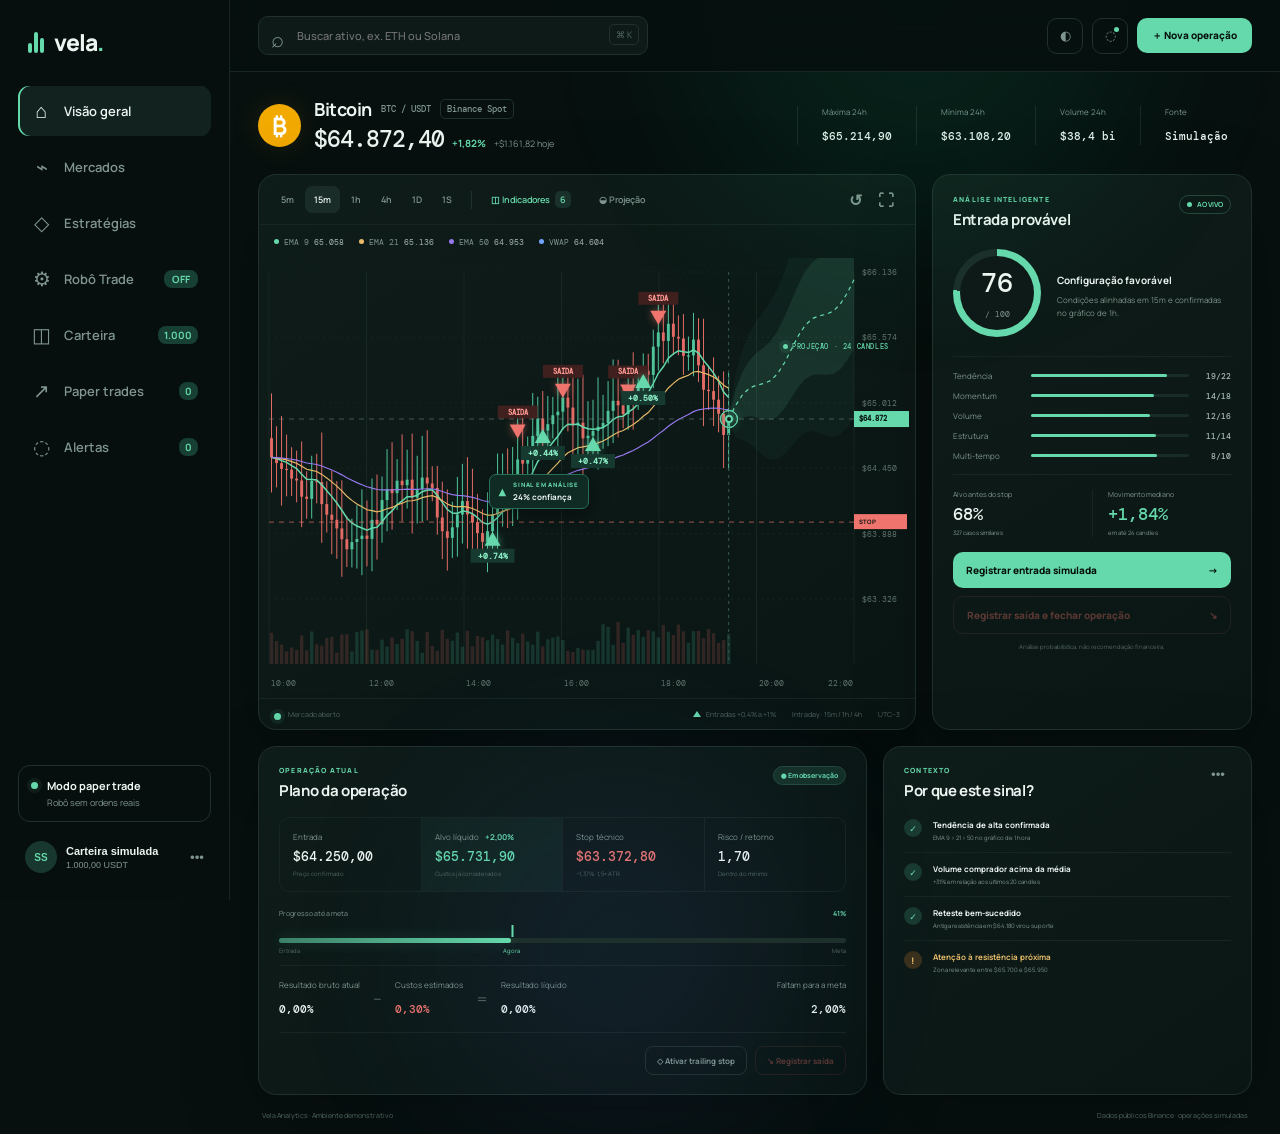
==== commit e3509dfa: "Add files via upload" ====
--- a/index.html
+++ b/index.html
@@ -9,6 +9,7 @@
   <link rel="preconnect" href="https://fonts.gstatic.com" crossorigin>
   <link href="https://fonts.googleapis.com/css2?family=DM+Mono:wght@400;500&family=Manrope:wght@400;500;600;700;800&display=swap" rel="stylesheet">
   <link rel="stylesheet" href="styles.css" />
+  <link rel="stylesheet" href="finance.css" />
 </head>
 <body>
   <div class="ambient ambient-a"></div><div class="ambient ambient-b"></div>
@@ -20,12 +21,13 @@
         <button class="nav-item" data-view="Mercados"><span class="ico">⌁</span><span>Mercados</span></button>
         <button class="nav-item" data-view="Estratégias"><span class="ico">◇</span><span>Estratégias</span></button>
         <button class="nav-item" data-view="Robô Trade"><span class="ico">⚙</span><span>Robô Trade</span><b id="robotNavStatus">OFF</b></button>
-        <button class="nav-item" data-view="Paper trades"><span class="ico">↗</span><span>Paper trades</span><b>3</b></button>
-        <button class="nav-item" data-view="Alertas"><span class="ico">◌</span><span>Alertas</span></button>
+        <button class="nav-item" data-view="Carteira"><span class="ico">◫</span><span>Carteira</span><b id="walletNavBalance">1.000</b></button>
+        <button class="nav-item" data-view="Paper trades"><span class="ico">↗</span><span>Paper trades</span><b id="paperTradesBadge">0</b></button>
+        <button class="nav-item" data-view="Alertas"><span class="ico">◌</span><span>Alertas</span><b id="alertsBadge">0</b></button>
       </nav>
       <div class="sidebar-bottom">
         <div class="risk-card"><span class="live-dot"></span><div><strong>Modo paper trade</strong><small>Robô sem ordens reais</small></div></div>
-        <button class="user-card"><span class="avatar">SS</span><span><strong>Seu portfólio</strong><small>Conta demo</small></span><span>•••</span></button>
+        <button class="user-card" id="portfolioBtn"><span class="avatar">SS</span><span><strong>Carteira simulada</strong><small id="sidebarBalance">1.000,00 USDT</small></span><span>•••</span></button>
       </div>
     </aside>
 
@@ -40,7 +42,7 @@
         </div>
         <div class="top-actions">
           <button class="icon-btn" id="themeBtn" title="Alternar tema" aria-label="Alternar tema">◐</button>
-          <button class="icon-btn notification" title="Notificações" aria-label="Notificações">◌<i></i></button>
+          <button class="icon-btn notification" id="notificationBtn" title="Notificações" aria-label="Notificações">◌<i></i></button>
           <button class="primary-btn" id="newTradeBtn"><span>＋</span> Nova operação</button>
         </div>
       </header>
@@ -100,7 +102,7 @@
             <div class="panel-heading"><div><span class="kicker">OPERAÇÃO ATUAL</span><h2>Plano da operação</h2></div><span class="status-pill">● Em observação</span></div>
             <div class="levels-grid"><div><small>Entrada</small><strong id="entryPrice">$64.250,00</strong><span>Preço confirmado</span></div><div class="target"><small>Alvo líquido <b id="targetPercentLabel">+2,00%</b></small><strong id="targetPrice">$65.731,90</strong><span>Custos já considerados</span></div><div class="stop"><small>Stop técnico</small><strong id="stopPrice">$63.372,80</strong><span>−1,37% · 1,5× ATR</span></div><div><small>Risco / retorno</small><strong>1,70</strong><span>Dentro do mínimo</span></div></div>
             <div class="progress-head"><span>Progresso até a meta</span><strong id="progressLabel">41%</strong></div><div class="goal-track"><i id="goalProgress" style="width:41%"></i><span class="entry-pin" style="left:0">Entrada</span><span class="current-pin" id="currentPin" style="left:41%">Agora</span><span class="goal-pin">Meta</span></div>
-            <div class="net-result"><div><small>Lucro bruto atual</small><strong>+0,97%</strong></div><span>−</span><div><small>Custos estimados</small><strong class="negative">0,30%</strong></div><span>=</span><div><small>Lucro líquido</small><strong class="positive" id="netProfit">+0,67%</strong></div><div class="remaining"><small>Faltam para a meta</small><strong id="remainingProfit">1,33%</strong></div></div>
+            <div class="net-result"><div><small>Resultado bruto atual</small><strong id="grossProfit">0,00%</strong></div><span>−</span><div><small>Custos estimados</small><strong class="negative" id="estimatedCosts">0,30%</strong></div><span>=</span><div><small>Resultado líquido</small><strong id="netProfit">0,00%</strong></div><div class="remaining"><small>Faltam para a meta</small><strong id="remainingProfit">2,00%</strong></div></div>
             <div class="operation-actions"><button class="secondary-btn" id="trailingBtn">◇ Ativar trailing stop</button><button class="exit-btn" id="exitTradeBtn">↘ Registrar saída</button></div>
           </article>
 
@@ -169,8 +171,59 @@
       <div class="market-footnote"><span>Dados públicos · nenhuma chave de API necessária</span><span>Selecione um ativo para abrir no gráfico</span></div>
     </section>
   </dialog>
+  <dialog id="walletModal" class="finance-dialog">
+    <section class="modal-card finance-modal">
+      <div class="modal-head"><div><span class="kicker">CARTEIRA PAPER</span><h2>Capital e resultados</h2></div><button class="close-btn" id="closeWallet" aria-label="Fechar carteira">×</button></div>
+      <p>O saldo começa com 1.000 USDT simulados e recebe automaticamente o resultado líquido de toda operação manual ou do robô.</p>
+      <div class="wallet-balance-card"><span><small>SALDO ATUAL</small><strong id="walletBalance">1.000,00 USDT</strong><em id="walletTotalReturn">0,00% desde o início</em></span><i>◫</i></div>
+      <div class="finance-metrics">
+        <div><small>Saldo inicial</small><strong id="walletInitialBalance">1.000,00</strong><span>USDT simulado</span></div>
+        <div class="profit"><small>Lucros de hoje</small><strong id="walletTodayProfit">+0,00</strong><span>USDT realizado</span></div>
+        <div class="loss"><small>Perdas de hoje</small><strong id="walletTodayLoss">−0,00</strong><span>USDT realizado</span></div>
+        <div><small>Resultado líquido</small><strong id="walletNetResult">0,00</strong><span id="walletTradeSummary">0 operações</span></div>
+      </div>
+      <div class="finance-section-head"><div><strong>Desempenho por estratégia</strong><small>Lucro, perda e taxa de acerto acumulados</small></div></div>
+      <div class="strategy-performance" id="walletStrategies"></div>
+      <div class="finance-section-head"><div><strong>Últimos lançamentos</strong><small>Resultados já incorporados ao saldo</small></div><button class="link-btn" id="openPaperFromWallet">Ver todos</button></div>
+      <div class="finance-list compact" id="walletRecentTrades"></div>
+      <div class="wallet-reset-row"><label>Novo saldo inicial <span><input id="initialBalanceInput" type="number" min="10" step="10" value="1000"><b>USDT</b></span></label><button class="danger-outline-btn" id="resetWalletBtn">Reiniciar simulação</button></div>
+      <small class="modal-note">Reiniciar apaga o histórico financeiro deste navegador. Nenhum valor real é movimentado.</small>
+    </section>
+  </dialog>
+  <dialog id="paperTradesModal" class="finance-dialog">
+    <section class="modal-card finance-modal paper-modal">
+      <div class="modal-head"><div><span class="kicker">HISTÓRICO CONSOLIDADO</span><h2>Paper trades</h2></div><button class="close-btn" id="closePaperTrades" aria-label="Fechar paper trades">×</button></div>
+      <p>Todas as operações encerradas usam o mesmo cálculo líquido da carteira, incluindo taxas e slippage.</p>
+      <div class="paper-summary">
+        <div><small>Operações</small><strong id="paperTotalTrades">0</strong></div>
+        <div><small>Taxa de acerto</small><strong id="paperWinRate">0%</strong></div>
+        <div><small>Resultado acumulado</small><strong id="paperNetResult">0,00 USDT</strong></div>
+        <div><small>Melhor estratégia</small><strong id="paperBestStrategy">—</strong></div>
+      </div>
+      <div class="paper-toolbar"><label>Filtrar<select id="paperModeFilter"><option value="all">Todas as operações</option><option value="manual">Somente manuais</option><option value="robot">Somente robô</option></select></label><span id="paperFilteredCount">0 registros</span></div>
+      <div class="paper-table-head"><span>Operação</span><span>Estratégia</span><span>Entrada → saída</span><span>Resultado</span></div>
+      <div class="finance-list paper-list" id="paperTradesList"></div>
+    </section>
+  </dialog>
+  <dialog id="alertsModal" class="finance-dialog">
+    <section class="modal-card finance-modal alerts-modal">
+      <div class="modal-head"><div><span class="kicker">MONITOR DE PREÇO</span><h2>Alertas</h2></div><button class="close-btn" id="closeAlerts" aria-label="Fechar alertas">×</button></div>
+      <p>Crie alertas para o ativo aberto. Eles são verificados enquanto esta página estiver funcionando no navegador.</p>
+      <form class="alert-form" id="alertForm">
+        <label>Ativo<strong id="alertAsset">BTC/USDT</strong></label>
+        <label>Condição<select id="alertCondition"><option value="above">Preço atingir ou superar</option><option value="below">Preço atingir ou cair abaixo</option></select></label>
+        <label>Preço-alvo<span><b>$</b><input id="alertTarget" type="number" min="0.00000001" step="any" required></span></label>
+        <button class="wide-btn" id="createAlertBtn" type="submit">＋ Criar alerta</button>
+      </form>
+      <div class="finance-section-head"><div><strong>Alertas de preço</strong><small>Ativos, disparados e cancelados</small></div></div>
+      <div class="finance-list alerts-list" id="priceAlertsList"></div>
+      <div class="finance-section-head"><div><strong>Atividade recente</strong><small>Entradas, saídas, metas e stops</small></div><button class="link-btn" id="clearNotificationsBtn">Limpar</button></div>
+      <div class="notification-feed" id="notificationFeed"></div>
+    </section>
+  </dialog>
   <div class="toast" id="toast"><span>✓</span><div><strong>Operação simulada criada</strong><small>Agora acompanhamos sua meta líquida.</small></div></div>
   <div class="goal-alert" id="goalAlert"><span class="goal-alert-icon">◎</span><div><small id="goalAlertLabel">ALERTA DE META</small><strong id="goalAlertTitle">Preço próximo ao alvo</strong><p id="goalAlertText">Acompanhe a operação.</p></div><i></i></div>
+  <script src="finance.js"></script>
   <script src="app.js"></script>
 </body>
 </html>
--- a/finance.css
+++ b/finance.css
@@ -0,0 +1,54 @@
+/* Carteira, Paper Trades e Alertas */
+.finance-dialog{max-width:920px}
+.finance-modal{width:min(920px,calc(100vw - 28px));max-height:min(860px,calc(100vh - 32px));overflow-y:auto;padding:25px}
+.finance-modal p{margin-bottom:15px}
+.wallet-balance-card{display:flex;align-items:center;justify-content:space-between;padding:21px 22px;border:1px solid #376a58;border-radius:15px;background:radial-gradient(circle at 85% 20%,rgba(101,217,172,.13),transparent 34%),linear-gradient(135deg,#153329,#0d201b);margin-bottom:13px}
+.wallet-balance-card small,.wallet-balance-card strong,.wallet-balance-card em{display:block}
+.wallet-balance-card small{font-size:7px;letter-spacing:1.2px;color:var(--green);font-weight:800}
+.wallet-balance-card strong{font:600 27px DM Mono;margin-top:5px}
+.wallet-balance-card em{font:500 8px Manrope;color:var(--muted);margin-top:5px;font-style:normal}
+.wallet-balance-card>i{display:grid;place-items:center;width:48px;height:48px;border-radius:15px;background:#1d493b;color:var(--green);font-size:22px;font-style:normal}
+.finance-metrics,.paper-summary{display:grid;grid-template-columns:repeat(4,1fr);border:1px solid var(--line);border-radius:12px;overflow:hidden}
+.finance-metrics>div,.paper-summary>div{padding:13px;border-left:1px solid var(--line)}
+.finance-metrics>div:first-child,.paper-summary>div:first-child{border-left:0}
+.finance-metrics small,.finance-metrics strong,.finance-metrics span,.paper-summary small,.paper-summary strong{display:block}
+.finance-metrics small,.paper-summary small{font-size:7px;color:var(--muted)}
+.finance-metrics strong,.paper-summary strong{font:600 12px DM Mono;margin-top:6px}
+.finance-metrics span{font-size:6px;color:var(--subtle);margin-top:4px}
+.finance-metrics .profit strong{color:var(--green)}
+.finance-metrics .loss strong{color:var(--red)}
+.finance-section-head{display:flex;justify-content:space-between;align-items:center;margin:17px 2px 8px}
+.finance-section-head strong,.finance-section-head small{display:block}
+.finance-section-head strong{font-size:9px}
+.finance-section-head small{font-size:6px;color:var(--muted);margin-top:3px}
+.link-btn{border:0;background:transparent;color:var(--green);font:700 8px Manrope;cursor:pointer}
+.strategy-performance{display:grid;grid-template-columns:repeat(4,1fr);gap:8px}
+.strategy-stat{border:1px solid var(--line);border-radius:10px;padding:11px;background:#0a1714}
+.strategy-stat>span{display:flex;align-items:center;justify-content:space-between;gap:5px}
+.strategy-stat small,.strategy-stat strong,.strategy-stat b{display:block}
+.strategy-stat small{font-size:7px;color:var(--muted)}
+.strategy-stat strong{font:600 11px DM Mono;margin:8px 0 5px}
+.strategy-stat b{font:600 7px Manrope;color:var(--subtle)}
+.strategy-stat i{width:7px;height:7px;border-radius:50%;background:var(--green);box-shadow:0 0 0 4px rgba(101,217,172,.07)}
+.finance-list{border:1px solid var(--line);border-radius:11px;background:#091411;overflow:auto}
+.finance-list.compact{max-height:190px}
+.finance-empty{min-height:105px;display:grid;place-content:center;text-align:center;color:var(--muted);padding:18px}
+.finance-empty span{font-size:18px}.finance-empty strong{font-size:8px;color:var(--text);margin-top:5px}.finance-empty small{font-size:6px;margin-top:3px}
+.finance-row{display:grid;grid-template-columns:minmax(150px,1.25fr) 1fr 1fr .8fr;gap:10px;align-items:center;padding:10px 12px;border-bottom:1px solid var(--line-soft);font-size:7px}
+.finance-row:last-child{border-bottom:0}
+.finance-row strong,.finance-row small{display:block}.finance-row small{color:var(--muted);margin-top:3px}.finance-row b{font:700 9px DM Mono;text-align:right}.finance-row b.profit{color:var(--green)}.finance-row b.loss{color:var(--red)}
+.wallet-reset-row{display:flex;align-items:flex-end;justify-content:space-between;gap:12px;margin-top:16px;padding-top:14px;border-top:1px solid var(--line-soft)}
+.wallet-reset-row label{color:var(--muted);font-size:7px}.wallet-reset-row label>span{display:flex;align-items:center;width:210px;height:38px;margin-top:6px;border:1px solid var(--line);border-radius:9px;background:#091512;padding:0 10px}.wallet-reset-row input{width:100%;border:0;background:transparent;color:var(--text);outline:0;font:600 10px DM Mono}.wallet-reset-row b{color:var(--subtle);font-size:7px}
+.danger-outline-btn{height:38px;border:1px solid #623d39;background:transparent;color:#ef918b;border-radius:9px;padding:0 13px;font:800 8px Manrope;cursor:pointer}.danger-outline-btn:hover{background:#281816}
+.paper-summary{margin:6px 0 14px}.paper-summary strong{font-size:11px}.paper-summary strong.positive{color:var(--green)}.paper-summary strong.negative{color:var(--red)}
+.paper-toolbar{display:flex;align-items:flex-end;justify-content:space-between;margin-bottom:9px}.paper-toolbar label{font-size:7px;color:var(--muted)}.paper-toolbar select{display:block;min-width:190px;margin-top:5px;border:1px solid var(--line);border-radius:8px;background:#091512;color:var(--text);padding:8px 10px;font:600 8px Manrope}.paper-toolbar>span{font-size:7px;color:var(--muted)}
+.paper-table-head{display:grid;grid-template-columns:minmax(150px,1.25fr) 1fr 1fr .8fr;gap:10px;padding:8px 12px;color:var(--subtle);font-size:6px;text-transform:uppercase;letter-spacing:.6px}
+.paper-list{height:min(410px,47vh)}
+.alert-form{display:grid;grid-template-columns:.75fr 1.35fr 1fr auto;gap:9px;align-items:end;padding:13px;border:1px solid var(--line);border-radius:11px;background:#0a1714}
+.alert-form label{font-size:7px;color:var(--muted)}.alert-form label>strong{display:flex;align-items:center;height:38px;margin-top:6px;color:var(--text);font:600 10px DM Mono}.alert-form select,.alert-form label>span{display:flex;align-items:center;width:100%;height:38px;margin-top:6px;border:1px solid var(--line);border-radius:9px;background:#091512;color:var(--text);padding:0 10px;outline:0}.alert-form select{font:600 8px Manrope}.alert-form input{min-width:0;width:100%;border:0;background:transparent;color:var(--text);outline:0;font:600 9px DM Mono;padding:8px 5px}.alert-form b{font:500 8px DM Mono;color:var(--subtle)}.alert-form .wide-btn{height:38px;justify-content:center;white-space:nowrap}
+.alerts-list{max-height:220px}.alert-row{display:grid;grid-template-columns:1.2fr 1fr .8fr auto;gap:10px;align-items:center;padding:10px 12px;border-bottom:1px solid var(--line-soft)}.alert-row:last-child{border:0}.alert-row strong,.alert-row small{display:block}.alert-row strong{font-size:8px}.alert-row small{font-size:6px;color:var(--muted);margin-top:3px}.alert-row b{font:600 9px DM Mono}.alert-status{font:800 6px Manrope;padding:5px 7px;border-radius:12px;background:#16362d;color:var(--green);text-align:center}.alert-status.triggered{background:#3a321d;color:var(--amber)}.delete-alert{border:1px solid #51322f;background:transparent;color:var(--red);border-radius:7px;width:27px;height:27px;cursor:pointer}
+.notification-feed{display:grid;gap:7px;max-height:190px;overflow-y:auto}.notification-item{display:flex;align-items:flex-start;gap:9px;border:1px solid var(--line-soft);border-radius:9px;padding:9px 10px}.notification-item>i{display:grid;place-items:center;width:25px;height:25px;flex:0 0 auto;border-radius:50%;background:#193b31;color:var(--green);font-style:normal}.notification-item.loss>i{background:#3b2320;color:var(--red)}.notification-item strong,.notification-item small{display:block}.notification-item strong{font-size:8px}.notification-item small{font-size:6px;color:var(--muted);margin-top:3px}.notification-item time{margin-left:auto;color:var(--subtle);font:500 6px DM Mono;white-space:nowrap}
+.light .wallet-balance-card{background:radial-gradient(circle at 85% 20%,rgba(22,141,103,.1),transparent 34%),linear-gradient(135deg,#edf8f4,#f8fbfa)}
+.light .strategy-stat,.light .finance-list,.light .wallet-reset-row label>span,.light .paper-toolbar select,.light .alert-form,.light .alert-form select,.light .alert-form label>span{background:#f7faf9}
+@media(max-width:760px){.finance-metrics,.paper-summary{grid-template-columns:1fr 1fr}.finance-metrics>div:nth-child(3),.paper-summary>div:nth-child(3){border-left:0;border-top:1px solid var(--line)}.finance-metrics>div:nth-child(4),.paper-summary>div:nth-child(4){border-top:1px solid var(--line)}.strategy-performance{grid-template-columns:1fr 1fr}.alert-form{grid-template-columns:1fr 1fr}.alert-form .wide-btn{grid-column:1/-1}.finance-row,.paper-table-head{grid-template-columns:1.2fr .9fr .7fr}.finance-row>span:nth-child(3),.paper-table-head>span:nth-child(3){display:none}}
+@media(max-width:500px){.finance-modal{padding:18px}.wallet-balance-card{padding:17px}.wallet-balance-card strong{font-size:20px}.wallet-balance-card>i{width:40px;height:40px}.finance-metrics,.paper-summary,.strategy-performance,.alert-form{grid-template-columns:1fr}.finance-metrics>div,.paper-summary>div{border-left:0;border-top:1px solid var(--line)}.finance-metrics>div:first-child,.paper-summary>div:first-child{border-top:0}.alert-form .wide-btn{grid-column:auto}.wallet-reset-row{display:grid}.wallet-reset-row label>span{width:100%}.paper-toolbar{align-items:flex-start;gap:10px;flex-direction:column}.paper-toolbar select{width:100%}.alert-row{grid-template-columns:1fr auto}.alert-row>span:nth-child(2),.alert-row>span:nth-child(3){display:none}}
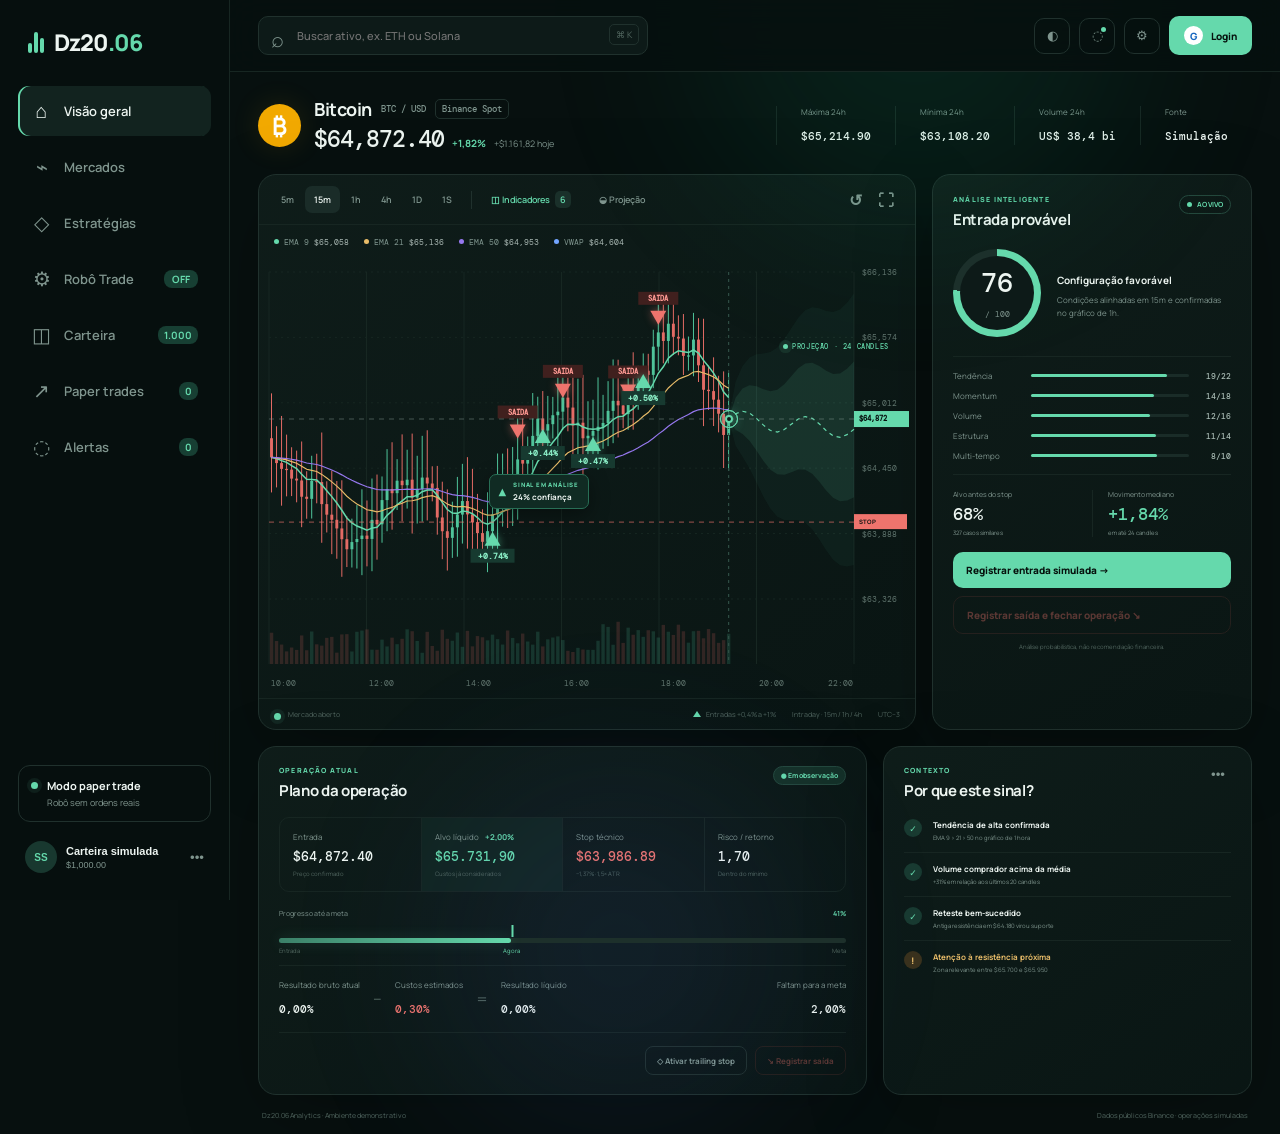
==== commit 4478d126: "Add files via upload Robo-trade Dz20.06" ====
--- a/index.html
+++ b/index.html
@@ -4,7 +4,8 @@
   <meta charset="UTF-8" />
   <meta name="viewport" content="width=device-width, initial-scale=1.0" />
   <meta name="theme-color" content="#07100f" />
-  <title>Vela — Inteligência de mercado cripto</title>
+  <meta name="google-client-id" content="" />
+  <title>Dz20.06 — Inteligência de mercado cripto</title>
   <link rel="preconnect" href="https://fonts.googleapis.com">
   <link rel="preconnect" href="https://fonts.gstatic.com" crossorigin>
   <link href="https://fonts.googleapis.com/css2?family=DM+Mono:wght@400;500&family=Manrope:wght@400;500;600;700;800&display=swap" rel="stylesheet">
@@ -15,7 +16,7 @@
   <div class="ambient ambient-a"></div><div class="ambient ambient-b"></div>
   <div class="app-shell">
     <aside class="sidebar" id="sidebar">
-      <div class="brand"><span class="brand-mark"><i></i><i></i><i></i></span><span>vela<span class="brand-dot">.</span></span></div>
+      <div class="brand"><span class="brand-mark"><i></i><i></i><i></i></span><span>Dz20<span class="brand-dot">.06</span></span></div>
       <nav class="main-nav" aria-label="Navegação principal">
         <button class="nav-item active" data-view="Visão geral" aria-label="Visão geral"><span class="ico">⌂</span><span>Visão geral</span></button>
         <button class="nav-item" data-view="Mercados"><span class="ico">⌁</span><span>Mercados</span></button>
@@ -33,7 +34,7 @@
 
     <main class="main">
       <header class="topbar">
-        <div class="mobile-brand"><button id="menuBtn" aria-label="Abrir menu">☰</button><strong>vela<span>.</span></strong></div>
+        <div class="mobile-brand"><button id="menuBtn" aria-label="Abrir menu">☰</button><strong>Dz20<span>.06</span></strong></div>
         <div class="search-wrap">
           <span class="search-icon">⌕</span>
           <input id="assetSearch" autocomplete="off" placeholder="Buscar ativo, ex. ETH ou Solana" />
@@ -43,7 +44,8 @@
         <div class="top-actions">
           <button class="icon-btn" id="themeBtn" title="Alternar tema" aria-label="Alternar tema">◐</button>
           <button class="icon-btn notification" id="notificationBtn" title="Notificações" aria-label="Notificações">◌<i></i></button>
-          <button class="primary-btn" id="newTradeBtn"><span>＋</span> Nova operação</button>
+          <button class="icon-btn" id="settingsBtn" title="Configurações" aria-label="Configurações">⚙</button>
+          <button class="primary-btn login-btn" id="googleLoginBtn"><span class="login-avatar" id="loginAvatar">G</span><b id="loginButtonText">Login</b></button>
         </div>
       </header>
 
@@ -75,7 +77,7 @@
               <div class="current-price-pulse" id="currentPricePulse" aria-hidden="true"></div>
               <div class="chart-tooltip" id="chartTooltip"></div>
               <div class="chart-badge entry-badge"><span>▲</span><div><small>ENTRADA PROVÁVEL</small><strong>76% confiança</strong></div></div>
-              <div class="forecast-label"><span></span> PROJEÇÃO · 24 CANDLES</div>
+              <div class="forecast-label" id="forecastLabel"><span></span> PROJEÇÃO · 24 CANDLES</div>
             </div>
             <div class="chart-foot">
               <span><i class="status-dot"></i> Mercado aberto</span><span class="marker-key"><i></i> Entradas +0,4% a +1%</span><span id="activeStrategy">Intraday · 15m / 1h / 4h</span><span>UTC−3</span>
@@ -112,7 +114,7 @@
           </article>
         </section>
 
-        <footer class="page-footer"><span>Vela Analytics · Ambiente demonstrativo</span><span>Dados públicos Binance · operações simuladas</span></footer>
+        <footer class="page-footer"><span>Dz20.06 Analytics · Ambiente demonstrativo</span><span>Dados públicos Binance · operações simuladas</span></footer>
       </div>
     </main>
   </div>
@@ -144,7 +146,7 @@
   <dialog id="robotModal" class="robot-dialog">
     <section class="modal-card robot-modal">
       <div class="modal-head"><div><span class="kicker">AUTOMAÇÃO INTELIGENTE</span><h2>Robô Trade</h2></div><button class="close-btn" id="closeRobot" aria-label="Fechar robô">×</button></div>
-      <p>Monitora os sinais do gráfico, registra entradas e encerra operações simuladas automaticamente no alvo, stop ou reversão.</p>
+      <p>Monitora os sinais do gráfico e gerencia operações simuladas. No Boost, uma posição negativa fica protegida pela trava 0×0 e só pode ser encerrada sem perda.</p>
       <div class="robot-status-card off" id="robotStatusCard"><span class="robot-orb">⚙</span><div><small id="robotStatusLabel">ROBÔ DESATIVADO</small><strong id="robotStatusText">Configure a estratégia para iniciar</strong></div><i></i></div>
       <div class="robot-metrics"><div><small>Mercado</small><strong id="robotPair">BTC/USDT</strong></div><div><small>Sinal atual</small><strong id="robotSignal">Aguardando</strong></div><div><small>Confiança</small><strong id="robotScore">-- / 100</strong></div><div><small>Resultado da sessão</small><strong id="robotSessionProfit">$0,00</strong></div></div>
       <div class="robot-settings">
@@ -158,6 +160,24 @@
       <div class="robot-log-head"><strong>Histórico automático</strong><span id="robotTradeCount">0 operações</span></div>
       <div class="robot-history" id="robotHistory"><div class="robot-history-empty"><span>◎</span><strong>Nenhuma operação nesta sessão</strong><small>Os registros aparecerão aqui após o robô encontrar um sinal válido.</small></div></div>
       <small class="modal-note robot-note">Modo demonstrativo: nenhuma ordem real ou chave privada é utilizada.</small>
+    </section>
+  </dialog>
+  <dialog id="settingsModal" class="settings-dialog">
+    <section class="modal-card settings-modal">
+      <div class="modal-head"><div><span class="kicker">PREFERÊNCIAS E CONTA</span><h2 id="settingsTitle">Configurações</h2></div><button class="close-btn" id="closeSettings" aria-label="Fechar configurações">×</button></div>
+      <div class="settings-tabs"><button class="active" data-settings-tab="general">Geral</button><button data-settings-tab="account">Conta Google</button></div>
+      <section class="settings-panel active" data-settings-panel="general">
+        <div class="settings-field"><span><strong>Idioma</strong><small>Altera os principais textos da interface</small></span><select id="languageSelect"><option value="pt">Português</option><option value="en">English</option></select></div>
+        <div class="settings-field"><span><strong>Moeda padrão</strong><small>Converte preços, gráfico, carteira e resultados</small></span><select id="currencySelect"><option value="USD">Dólar (USD)</option><option value="EUR">Euro (EUR)</option><option value="BRL">Real (BRL)</option></select></div>
+        <div class="fx-status"><i></i><span><strong id="fxStatusTitle">Câmbio automático</strong><small id="fxStatusText">Buscando cotação pública...</small></span><button id="refreshFxBtn">↻ Atualizar</button></div>
+      </section>
+      <section class="settings-panel" data-settings-panel="account">
+        <div class="profile-card" id="profileCard"><span class="profile-avatar" id="profileAvatar">G</span><div><small>CONTA CONECTADA</small><strong id="profileName">Nenhuma conta</strong><em id="profileEmail">Faça login com o Google</em></div></div>
+        <label class="client-id-field">Google OAuth Client ID<small>Necessário apenas uma vez para autenticar neste domínio.</small><span><input id="googleClientId" autocomplete="off" placeholder="000000000000-....apps.googleusercontent.com" /><button id="saveGoogleClientId">Salvar</button></span></label>
+        <div class="google-signin-wrap" id="googleSignInWrap"><span>Configure o Client ID para habilitar o login Google.</span></div>
+        <button class="logout-btn" id="logoutGoogleBtn" hidden>Sair da conta Google</button>
+        <small class="security-note">O Client ID não é secreto. Este site salva somente nome, e-mail e foto no navegador; para uso real, o token também deve ser validado em um backend.</small>
+      </section>
     </section>
   </dialog>
   <dialog id="marketsModal" class="markets-dialog">
@@ -223,6 +243,7 @@
   </dialog>
   <div class="toast" id="toast"><span>✓</span><div><strong>Operação simulada criada</strong><small>Agora acompanhamos sua meta líquida.</small></div></div>
   <div class="goal-alert" id="goalAlert"><span class="goal-alert-icon">◎</span><div><small id="goalAlertLabel">ALERTA DE META</small><strong id="goalAlertTitle">Preço próximo ao alvo</strong><p id="goalAlertText">Acompanhe a operação.</p></div><i></i></div>
+  <script src="https://accounts.google.com/gsi/client" async defer></script>
   <script src="finance.js"></script>
   <script src="app.js"></script>
 </body>
--- a/styles.css
+++ b/styles.css
@@ -37,3 +37,9 @@
 @media(max-width:650px){.robot-modal{padding:18px}.robot-metrics{grid-template-columns:1fr 1fr}.robot-metrics>div:nth-child(3){border-left:0;border-top:1px solid var(--line)}.robot-metrics>div:nth-child(4){border-top:1px solid var(--line)}.robot-settings{grid-template-columns:1fr}.robot-actions{grid-template-columns:1fr}.robot-stop-btn{height:38px}.robot-history-row{grid-template-columns:1.2fr .8fr .8fr}.robot-history-row>span:nth-child(3){display:none}}
 
 .robot-status-card.boost.active,.robot-status-card.boost.position{border-color:#7c5b25;background:linear-gradient(100deg,#2c2110,#171711)}.robot-status-card.boost.active .robot-orb,.robot-status-card.boost.position .robot-orb{background:#4a3515;color:#ffc567}.robot-status-card.boost.active small,.robot-status-card.boost.position small{color:#ffc567}.robot-status-card.boost.active>i,.robot-status-card.boost.position>i{background:#ffc567;box-shadow:0 0 0 5px rgba(255,197,103,.1)}.robot-actions .wide-btn:disabled{opacity:.5;cursor:wait;transform:none}.nav-item #robotNavStatus{min-width:34px}.entry-badge.robot-live{border-color:#4a8f76;box-shadow:0 6px 24px rgba(101,217,172,.15)}.light .robot-status-card.boost.active,.light .robot-status-card.boost.position{background:#fff7e8;border-color:#d9ad67}
+
+/* Conta Google, perfil e configurações */
+.login-btn{display:flex;align-items:center;gap:8px;max-width:175px}.login-btn b{overflow:hidden;text-overflow:ellipsis;white-space:nowrap;font:800 10px Manrope}.login-avatar,.profile-avatar{display:grid;place-items:center;overflow:hidden;border-radius:50%;background:#fff;color:#1867c0;font-weight:900}.login-avatar{width:19px;height:19px;flex:0 0 auto}.login-avatar img,.profile-avatar img{width:100%;height:100%;object-fit:cover}
+.settings-dialog{max-width:640px}.settings-modal{width:min(640px,calc(100vw - 28px));padding:25px}.settings-tabs{display:flex;gap:5px;margin:18px 0 14px;padding:4px;border:1px solid var(--line);background:#091512;border-radius:11px}.settings-tabs button{flex:1;border:0;border-radius:8px;background:transparent;color:var(--muted);padding:9px;font:700 9px Manrope;cursor:pointer}.settings-tabs button.active{background:#18352c;color:var(--green)}.settings-panel{display:none}.settings-panel.active{display:block}.settings-field{display:flex;align-items:center;justify-content:space-between;gap:20px;border:1px solid var(--line);border-radius:12px;padding:14px;margin-bottom:10px}.settings-field strong,.settings-field small{display:block}.settings-field strong{font-size:10px}.settings-field small{color:var(--muted);font-size:7px;margin-top:4px}.settings-field select{min-width:165px;border:1px solid var(--line);border-radius:8px;background:#091512;color:var(--text);padding:9px 10px;font:700 9px Manrope;outline:0}.fx-status{display:flex;align-items:center;gap:10px;border:1px solid #315e50;background:#10251f;border-radius:12px;padding:12px 13px}.fx-status>i{width:8px;height:8px;border-radius:50%;background:var(--green);box-shadow:0 0 0 5px rgba(101,217,172,.09)}.fx-status span{flex:1}.fx-status strong,.fx-status small{display:block}.fx-status strong{font-size:9px}.fx-status small{font-size:7px;color:var(--muted);margin-top:3px}.fx-status button{border:1px solid var(--line);border-radius:8px;background:transparent;color:var(--green);padding:7px 9px;font:700 8px Manrope;cursor:pointer}.profile-card{display:flex;align-items:center;gap:13px;border:1px solid #315e50;background:linear-gradient(110deg,#102b23,#0d1d1a);border-radius:13px;padding:15px;margin-bottom:13px}.profile-avatar{width:46px;height:46px;flex:0 0 auto;font-size:18px}.profile-card small,.profile-card strong,.profile-card em{display:block}.profile-card small{font-size:6px;color:var(--green);letter-spacing:1px;font-weight:800}.profile-card strong{font-size:11px;margin-top:3px}.profile-card em{font-size:8px;color:var(--muted);font-style:normal;margin-top:3px}.client-id-field{display:block;color:var(--muted);font-size:8px}.client-id-field>small{display:block;font-size:7px;margin:4px 0 7px}.client-id-field>span{display:flex;border:1px solid var(--line);border-radius:9px;background:#091512;overflow:hidden}.client-id-field input{flex:1;min-width:0;border:0;background:transparent;color:var(--text);padding:10px 11px;outline:0;font:500 8px DM Mono}.client-id-field button{border:0;border-left:1px solid var(--line);background:#18352c;color:var(--green);padding:0 13px;font:800 8px Manrope;cursor:pointer}.google-signin-wrap{min-height:50px;display:grid;place-items:center;margin-top:12px;border:1px dashed var(--line);border-radius:10px;color:var(--muted);font-size:8px}.logout-btn{width:100%;margin-top:10px;border:1px solid #613a37;background:transparent;color:#ef918b;border-radius:9px;padding:10px;font:800 8px Manrope;cursor:pointer}.security-note{display:block;color:var(--subtle);font-size:6px;line-height:1.55;margin-top:10px}.boost-lock{color:#ffc567!important}.robot-goal-track.boost-locked{box-shadow:inset 0 0 0 1px #80602d,0 0 16px rgba(255,197,103,.08)}
+.light .settings-tabs,.light .settings-field select,.light .client-id-field>span{background:#f7faf9}.light .settings-tabs button.active,.light .fx-status,.light .profile-card{background:#edf8f4}.light .google-signin-wrap{background:#fff}
+@media(max-width:720px){.top-actions{gap:5px}.top-actions #settingsBtn{display:grid}.login-btn{font-size:0;padding:8px}.login-btn b{display:none}.settings-modal{padding:18px}.settings-field{align-items:flex-start;flex-direction:column}.settings-field select{width:100%}}
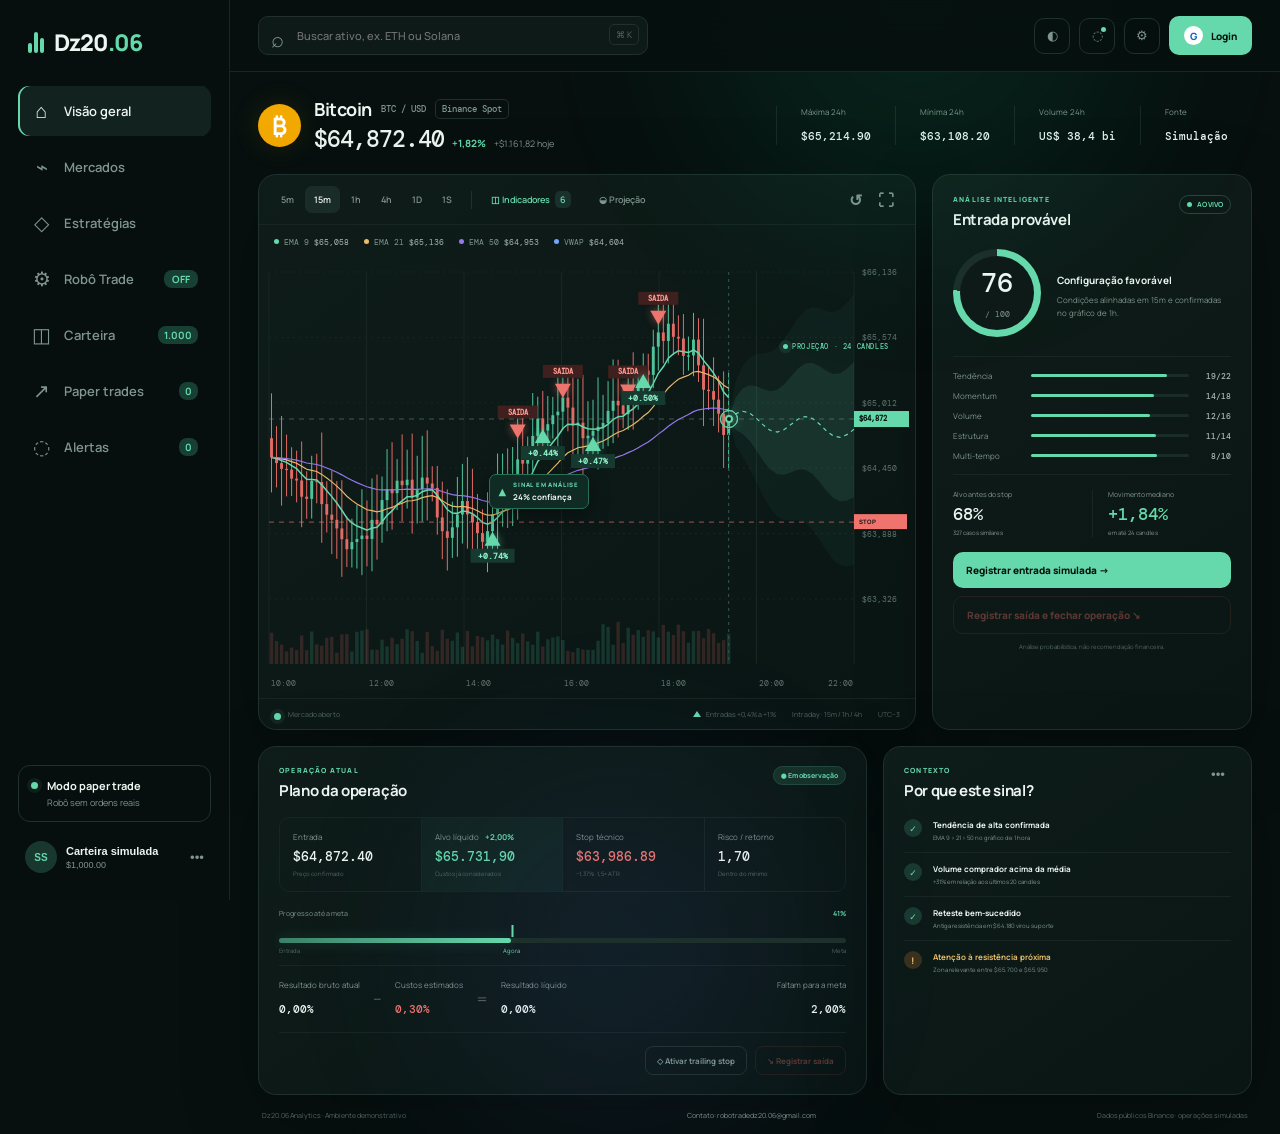
==== commit dac50b60: "Add files via upload" ====
--- a/index.html
+++ b/index.html
@@ -114,7 +114,7 @@
           </article>
         </section>
 
-        <footer class="page-footer"><span>Dz20.06 Analytics · Ambiente demonstrativo</span><span>Dados públicos Binance · operações simuladas</span></footer>
+        <footer class="page-footer"><span>Dz20.06 Analytics · Ambiente demonstrativo</span><a class="footer-contact" href="https://mail.google.com/mail/?view=cm&amp;fs=1&amp;to=robotradedz20.06%40gmail.com" target="_blank" rel="noopener noreferrer" aria-label="Enviar e-mail para robotradedz20.06@gmail.com">Contato: robotradedz20.06@gmail.com</a><span>Dados públicos Binance · operações simuladas</span></footer>
       </div>
     </main>
   </div>
@@ -143,25 +143,31 @@
       <small class="modal-note">A estratégia será aplicada ao gráfico e às próximas simulações.</small>
     </form>
   </dialog>
-  <dialog id="robotModal" class="robot-dialog">
-    <section class="modal-card robot-modal">
-      <div class="modal-head"><div><span class="kicker">AUTOMAÇÃO INTELIGENTE</span><h2>Robô Trade</h2></div><button class="close-btn" id="closeRobot" aria-label="Fechar robô">×</button></div>
-      <p>Monitora os sinais do gráfico e gerencia operações simuladas. No Boost, uma posição negativa fica protegida pela trava 0×0 e só pode ser encerrada sem perda.</p>
+  <section id="robotPage" class="robot-page" hidden>
+    <div class="robot-page-surface">
+      <div class="robot-page-head"><div><span class="kicker">AUTOMAÇÃO INTELIGENTE</span><h2>Robô Trade</h2><p>Monitora os sinais do gráfico e gerencia operações simuladas. No Boost, uma posição negativa fica protegida pela trava 0×0 e só pode ser encerrada sem perda.</p></div><button class="close-btn robot-page-close" id="closeRobot" aria-label="Voltar ao painel"><span>←</span> Voltar ao painel</button></div>
       <div class="robot-status-card off" id="robotStatusCard"><span class="robot-orb">⚙</span><div><small id="robotStatusLabel">ROBÔ DESATIVADO</small><strong id="robotStatusText">Configure a estratégia para iniciar</strong></div><i></i></div>
       <div class="robot-metrics"><div><small>Mercado</small><strong id="robotPair">BTC/USDT</strong></div><div><small>Sinal atual</small><strong id="robotSignal">Aguardando</strong></div><div><small>Confiança</small><strong id="robotScore">-- / 100</strong></div><div><small>Resultado da sessão</small><strong id="robotSessionProfit">$0,00</strong></div></div>
-      <div class="robot-settings">
-        <label>Estratégia<select id="robotStrategy"><option value="boost">Boost agressivo · meta 0,20%</option><option value="scalping">Scalping conservador</option><option value="intraday" selected>Intraday</option><option value="swing">Swing trade</option></select></label>
-        <label>Capital por operação<span><b>$</b><input id="robotInvestment" type="number" value="500" min="10" step="10" /></span></label>
-        <label>Máximo de operações<span><input id="robotMaxTrades" type="number" value="3" min="1" max="20" /><b>por sessão</b></span></label>
-      </div>
-      <div class="robot-rules" id="robotRules"><span><i>✓</i> Entrada: confiança mínima de 70</span><span><i>✓</i> Meta líquida: +2,0%</span><span><i>✓</i> Stop máximo: −1,5%</span></div>
-      <div class="robot-position" id="robotPosition" hidden><div class="robot-position-head"><span><i></i> OPERAÇÃO AUTOMÁTICA ABERTA</span><strong id="robotPositionResult">+0,00%</strong></div><div class="robot-levels"><small>Entrada<strong id="robotEntry">--</strong></small><small>Alvo<strong id="robotTarget">--</strong></small><small>Stop<strong id="robotStop">--</strong></small></div><div class="robot-goal"><div class="robot-goal-head"><span>Progresso da operação</span><strong id="robotGoalPercent">50%</strong></div><div class="robot-goal-track" id="robotGoalTrack"><i id="robotGoalFill"></i><span id="robotGoalMarker"></span><b class="robot-stop-label">STOP · 0%</b><b class="robot-entry-label">ENTRADA · 50%</b><b class="robot-target-label">ALVO · 100%</b></div><small id="robotGoalText">Aguardando movimento a partir da entrada.</small></div></div>
-      <div class="robot-actions"><button class="wide-btn" id="startRobot">▶ Iniciar robô</button><button class="robot-stop-btn" id="stopRobot" disabled>■ Parar e encerrar</button></div>
-      <div class="robot-log-head"><strong>Histórico automático</strong><span id="robotTradeCount">0 operações</span></div>
-      <div class="robot-history" id="robotHistory"><div class="robot-history-empty"><span>◎</span><strong>Nenhuma operação nesta sessão</strong><small>Os registros aparecerão aqui após o robô encontrar um sinal válido.</small></div></div>
-      <small class="modal-note robot-note">Modo demonstrativo: nenhuma ordem real ou chave privada é utilizada.</small>
-    </section>
-  </dialog>
+      <div class="robot-workspace">
+        <section class="robot-control-column">
+          <div class="robot-section-title"><div><span class="kicker">CONFIGURAÇÃO</span><strong>Controles da operação</strong></div><small>Defina estratégia, capital e limite</small></div>
+          <div class="robot-settings">
+            <label>Estratégia<select id="robotStrategy"><option value="boost">Boost agressivo · meta 0,20%</option><option value="scalping">Scalping conservador</option><option value="intraday" selected>Intraday</option><option value="swing">Swing trade</option></select></label>
+            <label>Capital por operação<span><b>$</b><input id="robotInvestment" type="number" value="500" min="10" step="10" /></span></label>
+            <label>Máximo de operações<span><input id="robotMaxTrades" type="number" value="3" min="1" max="20" /><b>por sessão</b></span></label>
+          </div>
+          <div class="robot-rules" id="robotRules"><span><i>✓</i> Entrada: confiança mínima de 70</span><span><i>✓</i> Meta líquida: +2,0%</span><span><i>✓</i> Stop máximo: −1,5%</span></div>
+          <div class="robot-position" id="robotPosition" hidden><div class="robot-position-head"><span><i></i> OPERAÇÃO AUTOMÁTICA ABERTA</span><strong id="robotPositionResult">+0,00%</strong></div><div class="robot-levels"><small>Entrada<strong id="robotEntry">--</strong></small><small>Alvo<strong id="robotTarget">--</strong></small><small>Stop<strong id="robotStop">--</strong></small></div><div class="robot-goal"><div class="robot-goal-head"><span>Progresso da operação</span><strong id="robotGoalPercent">50%</strong></div><div class="robot-goal-track" id="robotGoalTrack"><i id="robotGoalFill"></i><span id="robotGoalMarker"></span><b class="robot-stop-label">STOP · 0%</b><b class="robot-entry-label">ENTRADA · 50%</b><b class="robot-target-label">ALVO · 100%</b></div><small id="robotGoalText">Aguardando movimento a partir da entrada.</small></div></div>
+          <div class="robot-actions"><button class="wide-btn" id="startRobot">▶ Iniciar robô</button><button class="robot-stop-btn" id="stopRobot" disabled>■ Parar e encerrar</button></div>
+        </section>
+        <section class="robot-history-column">
+          <div class="robot-section-title"><div><span class="kicker">SESSÃO ATUAL</span><strong>Histórico automático</strong></div><span id="robotTradeCount">0 operações</span></div>
+          <div class="robot-history" id="robotHistory"><div class="robot-history-empty"><span>◎</span><strong>Nenhuma operação nesta sessão</strong><small>Os registros aparecerão aqui após o robô encontrar um sinal válido.</small></div></div>
+          <small class="modal-note robot-note">Modo demonstrativo: nenhuma ordem real ou chave privada é utilizada.</small>
+        </section>
+      </div>
+    </div>
+  </section>
   <dialog id="settingsModal" class="settings-dialog">
     <section class="modal-card settings-modal">
       <div class="modal-head"><div><span class="kicker">PREFERÊNCIAS E CONTA</span><h2 id="settingsTitle">Configurações</h2></div><button class="close-btn" id="closeSettings" aria-label="Fechar configurações">×</button></div>
--- a/styles.css
+++ b/styles.css
@@ -43,3 +43,21 @@
 .settings-dialog{max-width:640px}.settings-modal{width:min(640px,calc(100vw - 28px));padding:25px}.settings-tabs{display:flex;gap:5px;margin:18px 0 14px;padding:4px;border:1px solid var(--line);background:#091512;border-radius:11px}.settings-tabs button{flex:1;border:0;border-radius:8px;background:transparent;color:var(--muted);padding:9px;font:700 9px Manrope;cursor:pointer}.settings-tabs button.active{background:#18352c;color:var(--green)}.settings-panel{display:none}.settings-panel.active{display:block}.settings-field{display:flex;align-items:center;justify-content:space-between;gap:20px;border:1px solid var(--line);border-radius:12px;padding:14px;margin-bottom:10px}.settings-field strong,.settings-field small{display:block}.settings-field strong{font-size:10px}.settings-field small{color:var(--muted);font-size:7px;margin-top:4px}.settings-field select{min-width:165px;border:1px solid var(--line);border-radius:8px;background:#091512;color:var(--text);padding:9px 10px;font:700 9px Manrope;outline:0}.fx-status{display:flex;align-items:center;gap:10px;border:1px solid #315e50;background:#10251f;border-radius:12px;padding:12px 13px}.fx-status>i{width:8px;height:8px;border-radius:50%;background:var(--green);box-shadow:0 0 0 5px rgba(101,217,172,.09)}.fx-status span{flex:1}.fx-status strong,.fx-status small{display:block}.fx-status strong{font-size:9px}.fx-status small{font-size:7px;color:var(--muted);margin-top:3px}.fx-status button{border:1px solid var(--line);border-radius:8px;background:transparent;color:var(--green);padding:7px 9px;font:700 8px Manrope;cursor:pointer}.profile-card{display:flex;align-items:center;gap:13px;border:1px solid #315e50;background:linear-gradient(110deg,#102b23,#0d1d1a);border-radius:13px;padding:15px;margin-bottom:13px}.profile-avatar{width:46px;height:46px;flex:0 0 auto;font-size:18px}.profile-card small,.profile-card strong,.profile-card em{display:block}.profile-card small{font-size:6px;color:var(--green);letter-spacing:1px;font-weight:800}.profile-card strong{font-size:11px;margin-top:3px}.profile-card em{font-size:8px;color:var(--muted);font-style:normal;margin-top:3px}.client-id-field{display:block;color:var(--muted);font-size:8px}.client-id-field>small{display:block;font-size:7px;margin:4px 0 7px}.client-id-field>span{display:flex;border:1px solid var(--line);border-radius:9px;background:#091512;overflow:hidden}.client-id-field input{flex:1;min-width:0;border:0;background:transparent;color:var(--text);padding:10px 11px;outline:0;font:500 8px DM Mono}.client-id-field button{border:0;border-left:1px solid var(--line);background:#18352c;color:var(--green);padding:0 13px;font:800 8px Manrope;cursor:pointer}.google-signin-wrap{min-height:50px;display:grid;place-items:center;margin-top:12px;border:1px dashed var(--line);border-radius:10px;color:var(--muted);font-size:8px}.logout-btn{width:100%;margin-top:10px;border:1px solid #613a37;background:transparent;color:#ef918b;border-radius:9px;padding:10px;font:800 8px Manrope;cursor:pointer}.security-note{display:block;color:var(--subtle);font-size:6px;line-height:1.55;margin-top:10px}.boost-lock{color:#ffc567!important}.robot-goal-track.boost-locked{box-shadow:inset 0 0 0 1px #80602d,0 0 16px rgba(255,197,103,.08)}
 .light .settings-tabs,.light .settings-field select,.light .client-id-field>span{background:#f7faf9}.light .settings-tabs button.active,.light .fx-status,.light .profile-card{background:#edf8f4}.light .google-signin-wrap{background:#fff}
 @media(max-width:720px){.top-actions{gap:5px}.top-actions #settingsBtn{display:grid}.login-btn{font-size:0;padding:8px}.login-btn b{display:none}.settings-modal{padding:18px}.settings-field{align-items:flex-start;flex-direction:column}.settings-field select{width:100%}}
+
+/* Página completa do Robô Trade */
+.robot-dialog{inset:0;width:100vw;height:100dvh;max-width:none;max-height:none;margin:0}.robot-dialog::backdrop{background:#04100deF}.robot-dialog[open]{display:block}.robot-dialog .robot-modal{width:100vw;height:100dvh;max-height:none;border:0;border-radius:0;padding:20px 26px;overflow:hidden;display:grid;grid-template-rows:auto auto auto minmax(0,1fr);gap:11px;background:radial-gradient(circle at 86% 8%,rgba(101,217,172,.08),transparent 26%),linear-gradient(145deg,#0d1b18,#081310)}
+.robot-page-head{display:flex;align-items:center;justify-content:space-between;gap:20px}.robot-page-head h2{font-size:23px;margin:0}.robot-page-head p{font-size:8px;color:var(--muted);margin:5px 0 0;max-width:780px}.robot-page-close{width:auto;height:36px;padding:0 13px;display:flex;align-items:center;gap:7px;font:700 8px Manrope;white-space:nowrap}.robot-page-close span{font-size:14px}
+.robot-dialog .robot-status-card{margin:0}.robot-dialog .robot-metrics{margin:0}.robot-workspace{min-height:0;display:grid;grid-template-columns:minmax(0,1.45fr) minmax(330px,.75fr);gap:13px}.robot-control-column,.robot-history-column{min-height:0;border:1px solid var(--line);border-radius:14px;background:rgba(8,20,17,.68);padding:14px;display:flex;flex-direction:column}.robot-section-title{display:flex;align-items:center;justify-content:space-between;gap:14px;margin-bottom:10px}.robot-section-title strong,.robot-section-title small{display:block}.robot-section-title strong{font-size:10px}.robot-section-title small,.robot-section-title>span{font-size:7px;color:var(--muted)}.robot-control-column .robot-rules{margin:10px 0}.robot-control-column .robot-position{margin:0 0 10px}.robot-control-column .robot-actions{margin-top:auto}.robot-history-column .robot-history{height:auto;min-height:0;flex:1}.robot-history-column .robot-note{flex:0 0 auto;margin-top:8px}.robot-history-column .robot-history-row{grid-template-columns:1fr 1fr;gap:7px}.robot-history-column .robot-history-row>span:nth-child(3),.robot-history-column .robot-history-row>b{grid-column:auto}.robot-history-column .robot-history-row>b{text-align:left}.robot-history-column .robot-history-row>b small{display:inline;margin-left:5px}
+.light .robot-dialog .robot-modal{background:radial-gradient(circle at 86% 8%,rgba(22,141,103,.08),transparent 26%),#f3f8f6}.light .robot-control-column,.light .robot-history-column{background:#fff}
+@media(max-height:760px) and (min-width:981px){.robot-dialog .robot-modal{padding:13px 20px;gap:7px}.robot-page-head h2{font-size:19px}.robot-page-head p{margin-top:2px}.robot-dialog .robot-status-card{padding:9px 13px}.robot-dialog .robot-metrics>div{padding:8px 11px}.robot-control-column,.robot-history-column{padding:10px}.robot-section-title{margin-bottom:6px}.robot-control-column .robot-rules{margin:7px 0}.robot-control-column .robot-position{padding:9px}.robot-goal{margin-top:8px;padding-top:7px}.robot-goal-track{margin:13px 3px 20px}}
+@media(max-width:980px){.robot-dialog .robot-modal{display:block;overflow-y:auto;padding:18px}.robot-workspace{grid-template-columns:1fr}.robot-control-column,.robot-history-column{margin-top:12px}.robot-history-column .robot-history{height:280px}.robot-page-head{align-items:flex-start}.robot-page-head p{max-width:620px}}
+@media(max-width:560px){.robot-dialog .robot-modal{padding:14px}.robot-page-head p{display:none}.robot-page-close{width:36px;padding:0;justify-content:center;font-size:0}.robot-page-close span{font-size:17px}.robot-dialog .robot-metrics{grid-template-columns:1fr 1fr}.robot-workspace{display:block}.robot-control-column,.robot-history-column{padding:11px}.robot-history-column .robot-history-row{grid-template-columns:1fr}.robot-history-column .robot-history-row>span,.robot-history-column .robot-history-row>b{grid-column:auto}}
+
+/* Robô Trade como página real da aplicação, sem dialog ou contêiner modal */
+.main.robot-view{height:100dvh;overflow:hidden}.main.robot-view>.topbar,.main.robot-view>.content{display:none}.robot-page[hidden]{display:none!important}.robot-page{width:100%;height:100dvh;background:radial-gradient(circle at 86% 8%,rgba(101,217,172,.08),transparent 28%),linear-gradient(145deg,#0d1b18,#07110f)}.robot-page-surface{width:100%;height:100%;padding:20px 28px;display:grid;grid-template-rows:auto auto auto minmax(0,1fr);gap:11px}.robot-page .robot-status-card,.robot-page .robot-metrics{margin:0}.robot-page .robot-workspace{min-width:0}.robot-page .robot-control-column,.robot-page .robot-history-column{box-shadow:none}.robot-page-open{overflow:hidden}
+.light .robot-page{background:radial-gradient(circle at 86% 8%,rgba(22,141,103,.08),transparent 28%),#f3f8f6}
+@media(max-height:760px) and (min-width:981px){.robot-page-surface{padding:13px 20px;gap:7px}.robot-page .robot-status-card{padding:9px 13px}.robot-page .robot-metrics>div{padding:8px 11px}}
+@media(max-width:980px){.main.robot-view{height:auto;min-height:100dvh;overflow:visible}.robot-page{height:auto;min-height:100dvh}.robot-page-surface{height:auto;min-height:100dvh;display:block;padding:18px}.robot-page .robot-workspace{display:grid;grid-template-columns:1fr}.robot-page-open{overflow:auto}.robot-page .robot-control-column,.robot-page .robot-history-column{margin-top:12px}.robot-page .robot-history-column .robot-history{height:280px}}
+@media(max-width:560px){.robot-page-surface{padding:14px}.robot-page .robot-metrics{grid-template-columns:1fr 1fr}.robot-page .robot-workspace{display:block}.robot-page .robot-control-column,.robot-page .robot-history-column{padding:11px}}
+
+.footer-contact{color:var(--muted);text-decoration:none;transition:.2s}.footer-contact:hover,.footer-contact:focus-visible{color:var(--green);text-decoration:underline;text-underline-offset:3px}.page-footer .footer-contact{margin:0 auto}
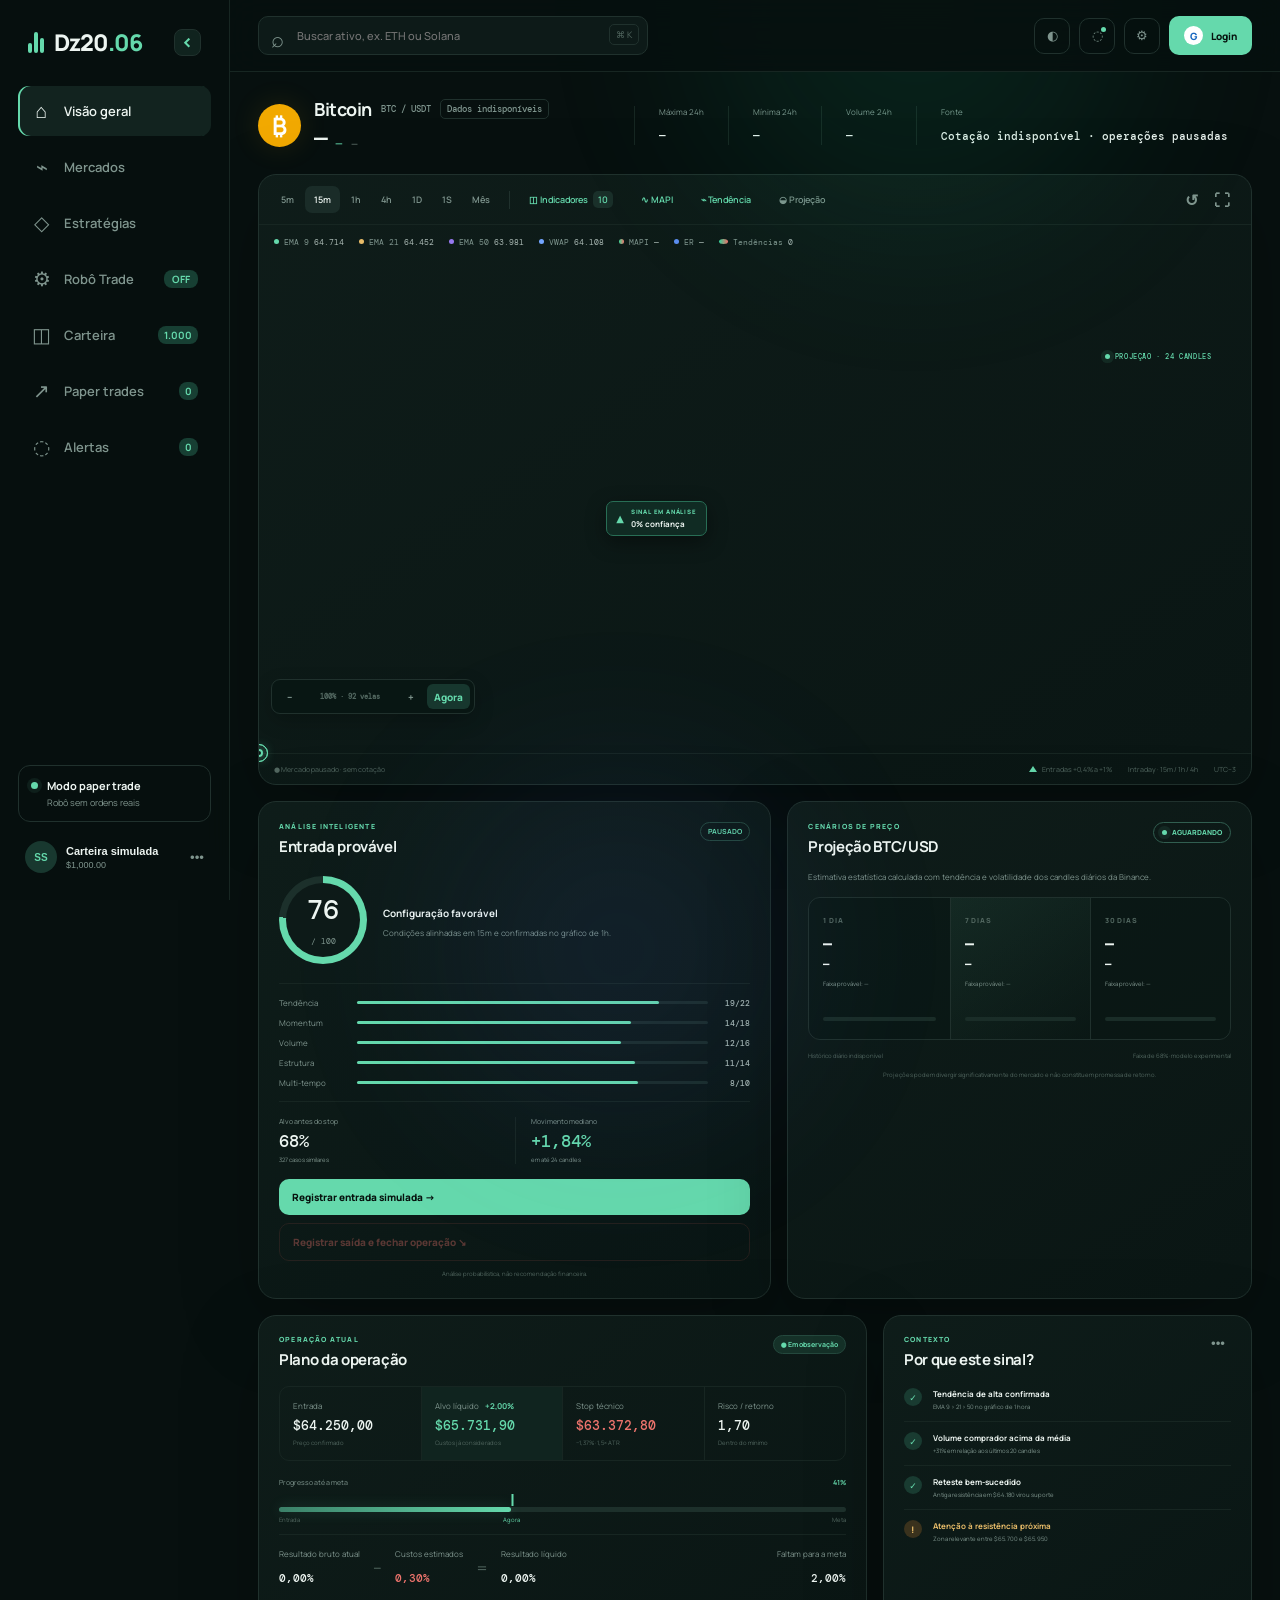
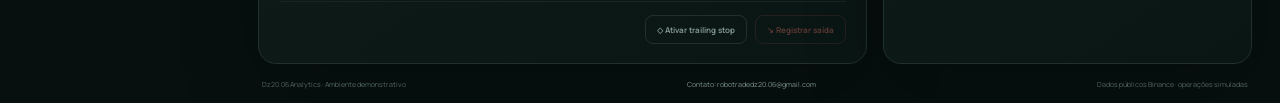
==== commit 4d6b8917: "Add files via upload" ====
--- a/index.html
+++ b/index.html
@@ -9,14 +9,14 @@
   <link rel="preconnect" href="https://fonts.googleapis.com">
   <link rel="preconnect" href="https://fonts.gstatic.com" crossorigin>
   <link href="https://fonts.googleapis.com/css2?family=DM+Mono:wght@400;500&family=Manrope:wght@400;500;600;700;800&display=swap" rel="stylesheet">
-  <link rel="stylesheet" href="styles.css" />
-  <link rel="stylesheet" href="finance.css" />
+  <link rel="stylesheet" href="styles.css?v=20260720-overview1" />
+  <link rel="stylesheet" href="finance.css?v=20260720-overview1" />
 </head>
 <body>
   <div class="ambient ambient-a"></div><div class="ambient ambient-b"></div>
   <div class="app-shell">
     <aside class="sidebar" id="sidebar">
-      <div class="brand"><span class="brand-mark"><i></i><i></i><i></i></span><span>Dz20<span class="brand-dot">.06</span></span></div>
+      <div class="brand"><span class="brand-mark"><i></i><i></i><i></i></span><span class="brand-name">Dz20<span class="brand-dot">.06</span></span><button type="button" class="sidebar-collapse-btn" id="sidebarCollapseBtn" title="Recolher menu" aria-label="Recolher menu lateral" aria-pressed="false">‹</button></div>
       <nav class="main-nav" aria-label="Navegação principal">
         <button class="nav-item active" data-view="Visão geral" aria-label="Visão geral"><span class="ico">⌂</span><span>Visão geral</span></button>
         <button class="nav-item" data-view="Mercados"><span class="ico">⌁</span><span>Mercados</span></button>
@@ -53,50 +53,85 @@
         <section class="market-head">
           <div class="asset-identity">
             <div class="coin-logo" id="coinLogo">₿</div>
-            <div><div class="eyebrow-row"><h1 id="assetName">Bitcoin</h1><span id="assetSymbol">BTC / USDT</span><span class="exchange-pill">Binance Spot</span></div><div class="price-line"><strong id="currentPrice">$64.872,40</strong><span class="price-change">+1,82%</span><small>+$1.161,82 hoje</small></div></div>
+            <div><div class="eyebrow-row"><h1 id="assetName">Bitcoin</h1><span id="assetSymbol">BTC / USDT</span><span class="exchange-pill" id="exchangeStatus">Conectando...</span></div><div class="price-line"><strong id="currentPrice">—</strong><span class="price-change">—</span><small id="dailyPriceChange">—</small></div></div>
           </div>
           <div class="market-stats">
-            <div><small>Máxima 24h</small><strong id="statHigh">$65.214,90</strong></div><div><small>Mínima 24h</small><strong id="statLow">$63.108,20</strong></div><div><small>Volume 24h</small><strong id="statVolume">$38,4 bi</strong></div><div><small>Fonte</small><strong id="statSource">Simulação</strong></div>
+            <div><small>Máxima 24h</small><strong id="statHigh">—</strong></div><div><small>Mínima 24h</small><strong id="statLow">—</strong></div><div><small>Volume 24h</small><strong id="statVolume">—</strong></div><div><small>Fonte</small><strong id="statSource">Conectando...</strong></div>
           </div>
         </section>
 
         <section class="workspace-grid">
           <article class="panel chart-panel">
             <div class="chart-toolbar">
-              <div class="timeframes" id="timeframes"><button>5m</button><button class="active">15m</button><button>1h</button><button>4h</button><button>1D</button><button>1S</button></div>
+              <div class="timeframes" id="timeframes"><button data-timeframe="5m">5m</button><button class="active" data-timeframe="15m">15m</button><button data-timeframe="1h">1h</button><button data-timeframe="4h">4h</button><button data-timeframe="1D">1D</button><button data-timeframe="1S">1S</button><button data-timeframe="1M" title="Exibir os últimos 30 dias">Mês</button></div>
               <span class="toolbar-separator"></span>
-              <button class="tool-btn active" id="indicatorBtn">◫ Indicadores <span>6</span></button>
+              <button class="tool-btn active" id="indicatorBtn">◫ Indicadores <span>10</span></button>
+              <button class="tool-btn active mapi-toggle" id="mapiToggleBtn" title="Exibir ou ocultar a MAPI">∿ MAPI</button>
+              <button class="tool-btn active trend-map-toggle" id="trendMapBtn" title="Configurar o mapa de tendências por preço e volume">⌁ Tendência</button>
               <button class="tool-btn" id="projectionBtn">◒ Projeção</button>
               <div class="chart-actions"><button title="Redefinir zoom" id="resetChart">↺</button><button title="Tela cheia" id="fullscreenBtn">⛶</button></div>
             </div>
             <div class="indicator-legend">
-              <span><i style="background:#65d9ac"></i>EMA 9 <b id="ema9Label">64.714</b></span><span><i style="background:#e8bc69"></i>EMA 21 <b id="ema21Label">64.452</b></span><span><i style="background:#9678ef"></i>EMA 50 <b id="ema50Label">63.981</b></span><span><i style="background:#73a5ff"></i>VWAP <b id="vwapLabel">64.108</b></span>
+              <span><i style="background:#65d9ac"></i>EMA 9 <b id="ema9Label">64.714</b></span><span><i style="background:#e8bc69"></i>EMA 21 <b id="ema21Label">64.452</b></span><span><i style="background:#9678ef"></i>EMA 50 <b id="ema50Label">63.981</b></span><span><i style="background:#73a5ff"></i>VWAP <b id="vwapLabel">64.108</b></span><span class="mapi-legend" id="mapiLegend"><i style="background:#3bd695"></i>MAPI <b id="mapiLabel">—</b></span><span class="mapi-legend" id="mapiErLegend"><i style="background:#5b8def"></i>ER <b id="mapiErLabel">—</b></span><span class="trend-map-legend" id="trendMapLegend"><i style="background:linear-gradient(90deg,#31d39a,#ef6d68)"></i>Tendências <b id="trendMapCount">0</b></span>
             </div>
             <div class="chart-wrap" id="chartWrap">
+              <div class="fullscreen-trade-progress" id="fullscreenTradeProgress" hidden>
+                <div class="fullscreen-progress-head"><span id="fullscreenProgressTitle">Progresso da operação</span><strong id="fullscreenProgressPercent">50%</strong></div>
+                <div class="fullscreen-progress-track" id="fullscreenProgressTrack"><i id="fullscreenProgressFill"></i><span id="fullscreenProgressMarker"></span></div>
+                <div class="fullscreen-progress-labels"><b id="fullscreenProgressLeft">ZONA NEGATIVA · 0%</b><b id="fullscreenProgressCenter">0×0 · 50%</b><b>ALVO · 100%</b></div>
+                <small id="fullscreenProgressText">Aguardando movimento da operação.</small>
+              </div>
+              <div class="fullscreen-market-hud" id="fullscreenMarketHud" aria-label="Resumo da análise em tela cheia">
+                <div><small>MOEDA · TEMPO</small><strong id="fullscreenHudAsset">BTC/USDT · 15m</strong></div>
+                <div><small>MAPI</small><strong id="fullscreenHudMapi">Aguardando dados</strong></div>
+                <div><small>TENDÊNCIA</small><strong id="fullscreenHudTrend">Aguardando padrão</strong></div>
+                <div><small>PROJEÇÃO</small><strong id="fullscreenHudProjection">Aguardando cálculo</strong></div>
+                <div><small>MODO DO ROBÔ</small><strong id="fullscreenHudMode">Desativado</strong></div>
+              </div>
+              <div class="fullscreen-notifications" id="fullscreenNotifications" aria-live="polite" aria-atomic="false"></div>
               <canvas id="priceChart"></canvas>
+              <div class="chart-zoom-controls" id="chartZoomControls" aria-label="Controles de zoom do gráfico">
+                <button type="button" id="chartZoomOut" title="Diminuir zoom" aria-label="Diminuir zoom">−</button>
+                <span id="chartZoomLabel">100% · 92 velas</span>
+                <button type="button" id="chartZoomIn" title="Aumentar zoom" aria-label="Aumentar zoom">+</button>
+                <button type="button" id="chartLatestBtn" class="active" title="Voltar ao preço atual">Agora</button>
+              </div>
               <div class="current-price-pulse" id="currentPricePulse" aria-hidden="true"></div>
               <div class="chart-tooltip" id="chartTooltip"></div>
               <div class="chart-badge entry-badge"><span>▲</span><div><small>ENTRADA PROVÁVEL</small><strong>76% confiança</strong></div></div>
               <div class="forecast-label" id="forecastLabel"><span></span> PROJEÇÃO · 24 CANDLES</div>
             </div>
             <div class="chart-foot">
-              <span><i class="status-dot"></i> Mercado aberto</span><span class="marker-key"><i></i> Entradas +0,4% a +1%</span><span id="activeStrategy">Intraday · 15m / 1h / 4h</span><span>UTC−3</span>
-            </div>
-          </article>
-
-          <aside class="analysis-column">
-            <article class="panel score-panel">
-              <div class="panel-title"><div><span class="kicker">ANÁLISE INTELIGENTE</span><h2>Entrada provável</h2></div><span class="live-pill"><i></i> AO VIVO</span></div>
-              <div class="score-area"><div class="score-ring" style="--score:76"><div><strong>76</strong><small>/ 100</small></div></div><div class="score-copy"><strong>Configuração favorável</strong><p>Condições alinhadas em 15m e confirmadas no gráfico de 1h.</p></div></div>
-              <div class="factor-list">
-                <div><span>Tendência</span><div><i style="width:86%"></i></div><b>19/22</b></div><div><span>Momentum</span><div><i style="width:78%"></i></div><b>14/18</b></div><div><span>Volume</span><div><i style="width:75%"></i></div><b>12/16</b></div><div><span>Estrutura</span><div><i style="width:79%"></i></div><b>11/14</b></div><div><span>Multi-tempo</span><div><i style="width:80%"></i></div><b>8/10</b></div>
-              </div>
-              <div class="probability-row"><div><small>Alvo antes do stop</small><strong>68%</strong><span>327 casos similares</span></div><div><small>Movimento mediano</small><strong class="positive">+1,84%</strong><span>em até 24 candles</span></div></div>
-              <button class="wide-btn" id="simulateBtn">Registrar entrada simulada <span>→</span></button>
-              <button class="wide-btn exit-wide" id="closeTradeBtn" disabled>Registrar saída e fechar operação <span>↘</span></button>
-              <p class="disclaimer">Análise probabilística, não recomendação financeira.</p>
-            </article>
-          </aside>
+              <span id="marketConnectionStatus"><i class="status-dot"></i> Conectando à Binance</span><span class="marker-key"><i></i> Entradas +0,4% a +1%</span><span id="activeStrategy">Intraday · 15m / 1h / 4h</span><span>UTC−3</span>
+            </div>
+          </article>
+
+        </section>
+
+        <section class="overview-insights">
+          <article class="panel score-panel">
+            <div class="panel-title"><div><span class="kicker">ANÁLISE INTELIGENTE</span><h2>Entrada provável</h2></div><span class="live-pill" id="liveStatus"><i></i> CONECTANDO</span></div>
+            <div class="score-area"><div class="score-ring" style="--score:76"><div><strong>76</strong><small>/ 100</small></div></div><div class="score-copy"><strong>Configuração favorável</strong><p>Condições alinhadas em 15m e confirmadas no gráfico de 1h.</p></div></div>
+            <div class="factor-list">
+              <div><span>Tendência</span><div><i style="width:86%"></i></div><b>19/22</b></div><div><span>Momentum</span><div><i style="width:78%"></i></div><b>14/18</b></div><div><span>Volume</span><div><i style="width:75%"></i></div><b>12/16</b></div><div><span>Estrutura</span><div><i style="width:79%"></i></div><b>11/14</b></div><div><span>Multi-tempo</span><div><i style="width:80%"></i></div><b>8/10</b></div>
+            </div>
+            <div class="probability-row"><div><small>Alvo antes do stop</small><strong>68%</strong><span>327 casos similares</span></div><div><small>Movimento mediano</small><strong class="positive">+1,84%</strong><span>em até 24 candles</span></div></div>
+            <button class="wide-btn" id="simulateBtn">Registrar entrada simulada <span>→</span></button>
+            <button class="wide-btn exit-wide" id="closeTradeBtn" disabled>Registrar saída e fechar operação <span>↘</span></button>
+            <p class="disclaimer">Análise probabilística, não recomendação financeira.</p>
+          </article>
+
+          <article class="panel price-outlook-panel" id="priceOutlookPanel">
+            <div class="panel-title"><div><span class="kicker">CENÁRIOS DE PREÇO</span><h2 id="outlookTitle">Projeção BTC/USDT</h2></div><span class="outlook-status" id="outlookStatus"><i></i> CARREGANDO</span></div>
+            <p class="outlook-intro">Estimativa estatística calculada com tendência e volatilidade dos candles diários da Binance.</p>
+            <div class="outlook-grid">
+              <div class="outlook-horizon"><span class="outlook-period">1 DIA</span><strong id="outlookPrice1d">—</strong><b id="outlookChange1d">—</b><small id="outlookRange1d">Faixa provável: —</small><i class="outlook-meter"><span id="outlookMeter1d"></span></i></div>
+              <div class="outlook-horizon featured"><span class="outlook-period">7 DIAS</span><strong id="outlookPrice7d">—</strong><b id="outlookChange7d">—</b><small id="outlookRange7d">Faixa provável: —</small><i class="outlook-meter"><span id="outlookMeter7d"></span></i></div>
+              <div class="outlook-horizon"><span class="outlook-period">30 DIAS</span><strong id="outlookPrice30d">—</strong><b id="outlookChange30d">—</b><small id="outlookRange30d">Faixa provável: —</small><i class="outlook-meter"><span id="outlookMeter30d"></span></i></div>
+            </div>
+            <div class="outlook-foot"><span id="outlookUpdated">Aguardando histórico diário</span><span>Faixa de 68% · modelo experimental</span></div>
+            <p class="disclaimer">Projeções podem divergir significativamente do mercado e não constituem promessa de retorno.</p>
+          </article>
         </section>
 
         <section class="lower-grid">
@@ -145,29 +180,106 @@
   </dialog>
   <section id="robotPage" class="robot-page" hidden>
     <div class="robot-page-surface">
-      <div class="robot-page-head"><div><span class="kicker">AUTOMAÇÃO INTELIGENTE</span><h2>Robô Trade</h2><p>Monitora os sinais do gráfico e gerencia operações simuladas. No Boost, uma posição negativa fica protegida pela trava 0×0 e só pode ser encerrada sem perda.</p></div><button class="close-btn robot-page-close" id="closeRobot" aria-label="Voltar ao painel"><span>←</span> Voltar ao painel</button></div>
+      <div class="robot-page-head"><div><span class="kicker">AUTOMAÇÃO INTELIGENTE</span><h2>Robô Trade</h2><p>Monitora sinais e gerencia operações simuladas. Boost e DCA bloqueiam a realização negativa em 0×0, mas podem manter capital preso por tempo indeterminado.</p></div><button class="close-btn robot-page-close" id="closeRobot" aria-label="Voltar ao painel"><span>←</span> Voltar ao painel</button></div>
       <div class="robot-status-card off" id="robotStatusCard"><span class="robot-orb">⚙</span><div><small id="robotStatusLabel">ROBÔ DESATIVADO</small><strong id="robotStatusText">Configure a estratégia para iniciar</strong></div><i></i></div>
       <div class="robot-metrics"><div><small>Mercado</small><strong id="robotPair">BTC/USDT</strong></div><div><small>Sinal atual</small><strong id="robotSignal">Aguardando</strong></div><div><small>Confiança</small><strong id="robotScore">-- / 100</strong></div><div><small>Resultado da sessão</small><strong id="robotSessionProfit">$0,00</strong></div></div>
       <div class="robot-workspace">
         <section class="robot-control-column">
           <div class="robot-section-title"><div><span class="kicker">CONFIGURAÇÃO</span><strong>Controles da operação</strong></div><small>Defina estratégia, capital e limite</small></div>
           <div class="robot-settings">
-            <label>Estratégia<select id="robotStrategy"><option value="boost">Boost agressivo · meta 0,20%</option><option value="scalping">Scalping conservador</option><option value="intraday" selected>Intraday</option><option value="swing">Swing trade</option></select></label>
+            <label>Estratégia<select id="robotStrategy"><option value="boost">Boost agressivo · meta configurável</option><option value="dca">DCA inteligente 24h</option><option value="scalping">Scalping conservador</option><option value="intraday" selected>Intraday</option><option value="swing">Swing trade</option></select></label>
+            <label>Modo de entrada<select id="robotEntryMode"><option value="automatic" selected>Automática ao validar sinal</option><option value="confirmation">Confirmar cada seta verde</option></select></label>
             <label>Capital por operação<span><b>$</b><input id="robotInvestment" type="number" value="500" min="10" step="10" /></span></label>
             <label>Máximo de operações<span><input id="robotMaxTrades" type="number" value="3" min="1" max="20" /><b>por sessão</b></span></label>
+            <label id="robotProfitTargetField" hidden>Lucro líquido mínimo<span><input id="robotProfitTarget" type="number" value="0.20" min="0.01" max="100" step="0.01" /><b>%</b></span></label>
+            <label id="robotDcaEntriesField" hidden>Parcelas DCA<select id="robotDcaEntries"><option value="5" selected>5 entradas iguais</option><option value="10">10 entradas iguais</option></select></label>
           </div>
           <div class="robot-rules" id="robotRules"><span><i>✓</i> Entrada: confiança mínima de 70</span><span><i>✓</i> Meta líquida: +2,0%</span><span><i>✓</i> Stop máximo: −1,5%</span></div>
-          <div class="robot-position" id="robotPosition" hidden><div class="robot-position-head"><span><i></i> OPERAÇÃO AUTOMÁTICA ABERTA</span><strong id="robotPositionResult">+0,00%</strong></div><div class="robot-levels"><small>Entrada<strong id="robotEntry">--</strong></small><small>Alvo<strong id="robotTarget">--</strong></small><small>Stop<strong id="robotStop">--</strong></small></div><div class="robot-goal"><div class="robot-goal-head"><span>Progresso da operação</span><strong id="robotGoalPercent">50%</strong></div><div class="robot-goal-track" id="robotGoalTrack"><i id="robotGoalFill"></i><span id="robotGoalMarker"></span><b class="robot-stop-label">STOP · 0%</b><b class="robot-entry-label">ENTRADA · 50%</b><b class="robot-target-label">ALVO · 100%</b></div><small id="robotGoalText">Aguardando movimento a partir da entrada.</small></div></div>
+          <div class="robot-position" id="robotPosition" hidden><div class="robot-position-head"><span><i></i> <b id="robotPositionMode">OPERAÇÃO AUTOMÁTICA ABERTA</b></span><strong id="robotPositionResult">+0,00%</strong></div><div class="robot-levels"><small>Preço médio<strong id="robotEntry">--</strong></small><small>Alvo dinâmico<strong id="robotTarget">--</strong></small><small>Proteção<strong id="robotStop">--</strong></small></div><div class="robot-dca-status" id="robotDcaStatus" hidden><span><small>Entradas</small><strong id="robotDcaFillCount">1 / 5</strong></span><span><small>Capital usado</small><strong id="robotDcaInvested">--</strong></span><span><small>Próxima compra</small><strong id="robotDcaNext">--</strong></span></div><div class="robot-goal"><div class="robot-goal-head"><span>Progresso da operação</span><strong id="robotGoalPercent">50%</strong></div><div class="robot-goal-track" id="robotGoalTrack"><i id="robotGoalFill"></i><span id="robotGoalMarker"></span><b class="robot-stop-label" id="robotLeftLabel">STOP · 0%</b><b class="robot-entry-label" id="robotNeutralLabel">ENTRADA · 50%</b><b class="robot-target-label">ALVO · 100%</b></div><small id="robotGoalText">Aguardando movimento a partir da entrada.</small></div></div>
           <div class="robot-actions"><button class="wide-btn" id="startRobot">▶ Iniciar robô</button><button class="robot-stop-btn" id="stopRobot" disabled>■ Parar e encerrar</button></div>
         </section>
         <section class="robot-history-column">
           <div class="robot-section-title"><div><span class="kicker">SESSÃO ATUAL</span><strong>Histórico automático</strong></div><span id="robotTradeCount">0 operações</span></div>
           <div class="robot-history" id="robotHistory"><div class="robot-history-empty"><span>◎</span><strong>Nenhuma operação nesta sessão</strong><small>Os registros aparecerão aqui após o robô encontrar um sinal válido.</small></div></div>
-          <small class="modal-note robot-note">Modo demonstrativo: nenhuma ordem real ou chave privada é utilizada.</small>
+          <small class="modal-note robot-note">Modo demonstrativo: nenhuma ordem real é enviada. O monitoramento “24h” funciona somente enquanto esta página estiver aberta e conectada.</small>
         </section>
       </div>
     </div>
   </section>
+  <dialog id="signalConfirmModal" class="signal-confirm-dialog">
+    <form method="dialog" class="modal-card signal-confirm-card">
+      <div class="signal-confirm-icon" aria-hidden="true">▲</div>
+      <span class="kicker">SINAL VERDE CONFIRMADO</span>
+      <h2>Autorizar entrada automática?</h2>
+      <p>O sinal atingiu os critérios da estratégia. Confira os dados antes de liberar esta operação simulada.</p>
+      <div class="signal-confirm-grid">
+        <div><small>Mercado</small><strong id="signalConfirmPair">--</strong></div>
+        <div><small>Estratégia</small><strong id="signalConfirmStrategy">--</strong></div>
+        <div><small>Confiança</small><strong id="signalConfirmScore">-- / 100</strong></div>
+        <div><small>Capital</small><strong id="signalConfirmCapital">--</strong></div>
+        <div><small>Preço atual</small><strong id="signalConfirmPrice">--</strong></div>
+      </div>
+      <div class="signal-confirm-actions"><button type="button" class="robot-stop-btn" id="cancelSignalEntry">Ignorar este sinal</button><button type="button" class="wide-btn" id="confirmSignalEntry">Confirmar entrada <span>→</span></button></div>
+      <small class="modal-note">A confirmação vale somente para este sinal. Alvo, stop, taxas e trava Boost permanecem automáticos.</small>
+    </form>
+  </dialog>
+  <dialog id="mapiModal" class="settings-dialog mapi-dialog">
+    <section class="modal-card settings-modal mapi-modal">
+      <div class="modal-head"><div><span class="kicker">INDICADOR ADAPTATIVO · VERSÃO 2.1</span><h2>Configurar MAPI</h2></div><button class="close-btn" id="closeMapi" aria-label="Fechar configuração da MAPI">×</button></div>
+      <p>Média Adaptativa Preditiva Inteligente. O ER acelera a média em tendências limpas e reduz a correção de atraso durante ruído ou volatilidade elevada.</p>
+      <div class="mapi-colors">
+        <label><span><strong>Cor quando sobe</strong><small>Linha e projeção com inclinação positiva</small></span><input type="color" id="mapiUpColor" value="#3bd695" aria-label="Cor da MAPI quando sobe"></label>
+        <label><span><strong>Cor quando cai</strong><small>Linha e projeção com inclinação negativa</small></span><input type="color" id="mapiDownColor" value="#ee746d" aria-label="Cor da MAPI quando cai"></label>
+      </div>
+      <details class="mapi-explanation">
+        <summary>Como funciona e como interpretar a MAPI</summary>
+        <p>A MAPI é uma média móvel adaptativa: acompanha o preço mais rapidamente quando identifica uma tendência organizada e fica mais lenta quando o mercado está lateral ou ruidoso. Isso reduz parte do atraso das médias tradicionais sem obrigar a linha a reagir a cada oscilação curta.</p>
+        <div><span><b>ER — Efficiency Ratio</b><small>Varia de 0 a 1. Próximo de 1 indica movimento direcional limpo; próximo de 0 indica ruído e indecisão.</small></span><span><b>Cruzamento</b><small>Preço acima da MAPI sugere viés comprador; abaixo sugere cautela. Deve ser confirmado com volume, tendência e risco.</small></span><span><b>Inclinação e cores</b><small>A cor de subida aparece quando a MAPI aumenta; a cor de queda aparece quando ela diminui. Você pode personalizar ambas nos seletores acima.</small></span><span><b>Projeção e faixas</b><small>A linha pontilhada estima a direção; os cones de 68% e 95% mostram incerteza crescente. Não são garantia de preço.</small></span></div>
+      </details>
+      <div class="mapi-switches">
+        <label><input type="checkbox" id="mapiVisible" checked><span><strong>Exibir MAPI</strong><small>Linha verde quando sobe e vermelha quando cai</small></span></label>
+        <label><input type="checkbox" id="mapiProjectionVisible" checked><span><strong>Exibir projeção</strong><small>Linha pontilhada com tendência amortecida</small></span></label>
+        <label><input type="checkbox" id="mapiBandsVisible" checked><span><strong>Exibir faixas 68% e 95%</strong><small>Cone estatístico baseado na volatilidade recente</small></span></label>
+        <label><input type="checkbox" id="mapiRobotSignal"><span><strong>Usar no sinal do robô</strong><small>Acrescenta cruzamento, inclinação e ER à pontuação</small></span></label>
+      </div>
+      <div class="mapi-controls">
+        <label><span>Período do Efficiency Ratio <output id="mapiErOutput">14</output></span><input type="range" id="mapiErPeriod" min="5" max="30" value="14"></label>
+        <label><span>Correção de atraso k <output id="mapiLagOutput">0,40</output></span><input type="range" id="mapiLag" min="0" max="100" value="40"></label>
+        <label><span>Freio de volatilidade <output id="mapiVolOutput">0,50</output></span><input type="range" id="mapiVolBrake" min="0" max="100" value="50"></label>
+        <label><span>Horizonte da projeção <output id="mapiHorizonOutput">30</output></span><input type="range" id="mapiHorizon" min="5" max="90" value="30"></label>
+      </div>
+      <div class="mapi-readout"><div><small>MAPI atual</small><strong id="mapiCurrentValue">—</strong></div><div><small>Efficiency Ratio</small><strong id="mapiCurrentEr">—</strong></div><div><small>Regime de volatilidade</small><strong id="mapiCurrentRegime">—</strong></div><div><small>Leitura</small><strong id="mapiCurrentSide">—</strong></div></div>
+      <div class="mapi-actions"><button class="robot-stop-btn" id="resetMapi" type="button">Restaurar padrões</button><button class="wide-btn" id="applyMapi" type="button">Aplicar configuração <span>→</span></button></div>
+      <small class="modal-note">A projeção e as faixas são estimativas estatísticas, não garantia de resultado.</small>
+    </section>
+  </dialog>
+  <dialog id="trendMapModal" class="settings-dialog trend-map-dialog">
+    <section class="modal-card settings-modal trend-map-modal">
+      <div class="modal-head"><div><span class="kicker">PREÇO + VOLUME · PVT</span><h2>Mapa de Tendência</h2></div><button class="close-btn" id="closeTrendMap" aria-label="Fechar mapa de tendência">×</button></div>
+      <p>Compara pivôs do preço com o Price Volume Trend. O marcador surge no segundo pivô, somente depois que o padrão é confirmado pelos candles seguintes.</p>
+      <div class="trend-map-switches">
+        <label><input type="checkbox" id="trendMapVisible" checked><span><strong>Exibir mapeamento</strong><small>Mostra divergências confirmadas no ponto exato</small></span></label>
+        <label><input type="checkbox" id="trendChannelsVisible" checked><span><strong>Exibir canais</strong><small>Projeta suporte e resistência paralelos</small></span></label>
+        <label><input type="checkbox" id="trendLabelsVisible" checked><span><strong>Exibir nomes</strong><small>Forte, média, fraca ou oculta</small></span></label>
+      </div>
+      <details class="trend-map-explanation">
+        <summary>Padrões reconhecidos</summary>
+        <div class="trend-patterns">
+          <span><b>Alta forte</b><small>Preço: mínima menor · PVT: mínima maior</small></span><span><b>Alta média</b><small>Preço: mínima igual · PVT: mínima maior</small></span><span><b>Alta fraca</b><small>Preço: mínima menor · PVT: mínima igual</small></span><span><b>Alta oculta</b><small>Preço: mínima maior · PVT: mínima menor</small></span>
+          <span><b>Baixa forte</b><small>Preço: máxima maior · PVT: máxima menor</small></span><span><b>Baixa média</b><small>Preço: máxima igual · PVT: máxima menor</small></span><span><b>Baixa fraca</b><small>Preço: máxima maior · PVT: máxima igual</small></span><span><b>Baixa oculta</b><small>Preço: máxima menor · PVT: máxima maior</small></span>
+        </div>
+      </details>
+      <div class="trend-map-controls">
+        <label><span>Janela do pivô <output id="trendPivotOutput">3</output></span><input type="range" id="trendPivotWindow" min="2" max="6" value="3"></label>
+        <label><span>Máximo de sinais <output id="trendSignalsOutput">6</output></span><input type="range" id="trendMaxSignals" min="2" max="12" value="6"></label>
+        <label><span>Tolerância de preço <output id="trendPriceOutput">0,15%</output></span><input type="range" id="trendPriceTolerance" min="5" max="40" value="15"></label>
+        <label><span>Zona neutra do PVT <output id="trendPvtOutput">0,35σ</output></span><input type="range" id="trendIndicatorTolerance" min="15" max="80" value="35"></label>
+      </div>
+      <div class="trend-map-readout"><div><small>Último padrão</small><strong id="trendCurrentSignal">Nenhum confirmado</strong></div><div><small>Sinais de alta</small><strong id="trendBullishCount">0</strong></div><div><small>Sinais de baixa</small><strong id="trendBearishCount">0</strong></div><div><small>Motor de volume</small><strong id="trendPvtStatus">Aguardando dados</strong></div></div>
+      <div class="mapi-actions"><button class="robot-stop-btn" id="resetTrendMap" type="button">Restaurar padrões</button><button class="wide-btn" id="applyTrendMap" type="button">Aplicar mapeamento <span>→</span></button></div>
+      <small class="modal-note">Divergência não é ordem de compra ou venda. Pivôs exigem confirmação e aparecem com atraso igual à janela configurada.</small>
+    </section>
+  </dialog>
   <dialog id="settingsModal" class="settings-dialog">
     <section class="modal-card settings-modal">
       <div class="modal-head"><div><span class="kicker">PREFERÊNCIAS E CONTA</span><h2 id="settingsTitle">Configurações</h2></div><button class="close-btn" id="closeSettings" aria-label="Fechar configurações">×</button></div>
@@ -250,7 +362,7 @@
   <div class="toast" id="toast"><span>✓</span><div><strong>Operação simulada criada</strong><small>Agora acompanhamos sua meta líquida.</small></div></div>
   <div class="goal-alert" id="goalAlert"><span class="goal-alert-icon">◎</span><div><small id="goalAlertLabel">ALERTA DE META</small><strong id="goalAlertTitle">Preço próximo ao alvo</strong><p id="goalAlertText">Acompanhe a operação.</p></div><i></i></div>
   <script src="https://accounts.google.com/gsi/client" async defer></script>
-  <script src="finance.js"></script>
-  <script src="app.js"></script>
+  <script src="finance.js?v=20260720-overview1"></script>
+  <script src="app.js?v=20260720-overview1"></script>
 </body>
 </html>
--- a/styles.css
+++ b/styles.css
@@ -30,7 +30,7 @@
 
 /* Robô Trade automático */
 .robot-dialog{max-width:760px}.robot-modal{width:min(760px,calc(100vw - 28px));padding:25px}.robot-status-card{display:flex;align-items:center;gap:12px;border:1px solid #2b5849;background:linear-gradient(100deg,#102b23,#0d1d1a);border-radius:12px;padding:13px 15px;margin-bottom:13px}.robot-status-card .robot-orb{display:grid;place-items:center;width:34px;height:34px;border-radius:50%;background:#183d32;color:var(--green);font-size:16px}.robot-status-card small,.robot-status-card strong{display:block}.robot-status-card small{color:var(--green);font-size:7px;letter-spacing:1px;font-weight:800}.robot-status-card strong{font-size:10px;margin-top:3px}.robot-status-card>i{margin-left:auto;width:8px;height:8px;border-radius:50%;background:var(--green);box-shadow:0 0 0 5px rgba(101,217,172,.08)}.robot-status-card.off{border-color:var(--line);background:#0a1714}.robot-status-card.off .robot-orb{background:#18231f;color:var(--muted)}.robot-status-card.off small{color:var(--muted)}.robot-status-card.off>i{background:#51615b;box-shadow:none}.robot-status-card.active .robot-orb{animation:robotPulse 1.6s ease-in-out infinite}.robot-status-card.position{border-color:#526fec}.robot-status-card.position>i{background:#73a5ff;box-shadow:0 0 0 5px rgba(115,165,255,.09)}
-.robot-metrics{display:grid;grid-template-columns:repeat(4,1fr);border:1px solid var(--line);border-radius:11px;margin-bottom:13px}.robot-metrics>div{padding:11px 12px;border-left:1px solid var(--line)}.robot-metrics>div:first-child{border-left:0}.robot-metrics small,.robot-metrics strong{display:block}.robot-metrics small{color:var(--muted);font-size:7px;margin-bottom:5px}.robot-metrics strong{font:600 10px DM Mono}.robot-settings{display:grid;grid-template-columns:1.2fr 1fr 1fr;gap:10px}.robot-settings label{color:var(--muted);font-size:7px}.robot-settings label>span,.robot-settings select{display:flex;align-items:center;width:100%;height:38px;margin-top:6px;border:1px solid var(--line);border-radius:9px;background:#091512;color:var(--text);padding:0 10px;outline:0}.robot-settings select{font:600 9px Manrope}.robot-settings input{width:100%;border:0;background:transparent;color:var(--text);outline:0;font:600 10px DM Mono;padding:8px 5px}.robot-settings b{white-space:nowrap;color:var(--subtle);font:500 7px Manrope}.robot-rules{display:flex;gap:8px;flex-wrap:wrap;margin:12px 0}.robot-rules span{border:1px solid var(--line);background:#0b1916;border-radius:20px;padding:6px 9px;color:var(--muted);font-size:7px}.robot-rules i{color:var(--green);font-style:normal;margin-right:3px}
+.robot-metrics{display:grid;grid-template-columns:repeat(4,1fr);border:1px solid var(--line);border-radius:11px;margin-bottom:13px}.robot-metrics>div{padding:11px 12px;border-left:1px solid var(--line)}.robot-metrics>div:first-child{border-left:0}.robot-metrics small,.robot-metrics strong{display:block}.robot-metrics small{color:var(--muted);font-size:7px;margin-bottom:5px}.robot-metrics strong{font:600 10px DM Mono}.robot-settings{display:grid;grid-template-columns:repeat(auto-fit,minmax(150px,1fr));gap:10px}.robot-settings label{color:var(--muted);font-size:7px}.robot-settings label[hidden]{display:none}.robot-settings label>span,.robot-settings select{display:flex;align-items:center;width:100%;height:38px;margin-top:6px;border:1px solid var(--line);border-radius:9px;background:#091512;color:var(--text);padding:0 10px;outline:0}.robot-settings select{font:600 9px Manrope}.robot-settings input{width:100%;border:0;background:transparent;color:var(--text);outline:0;font:600 10px DM Mono;padding:8px 5px}.robot-settings b{white-space:nowrap;color:var(--subtle);font:500 7px Manrope}.robot-rules{display:flex;gap:8px;flex-wrap:wrap;margin:12px 0}.robot-rules span{border:1px solid var(--line);background:#0b1916;border-radius:20px;padding:6px 9px;color:var(--muted);font-size:7px}.robot-rules i{color:var(--green);font-style:normal;margin-right:3px}.robot-rules .signal-mode-rule{border-color:#34725d;color:var(--green)}
 .robot-position{border:1px solid #315e50;background:#10251f;border-radius:11px;padding:12px;margin:12px 0}.robot-position[hidden]{display:none}.robot-position-head{display:flex;justify-content:space-between;color:var(--green);font-size:7px;font-weight:800}.robot-position-head i{display:inline-block;width:6px;height:6px;border-radius:50%;background:var(--green);margin-right:5px;animation:robotPulse 1.4s infinite}.robot-position-head strong{font:700 10px DM Mono}.robot-position>.robot-levels{display:grid;grid-template-columns:repeat(3,1fr);gap:8px;margin-top:10px}.robot-position small{color:var(--muted);font-size:7px}.robot-position small strong{display:block;color:var(--text);font:600 9px DM Mono;margin-top:4px}.robot-goal{margin-top:13px;padding-top:11px;border-top:1px solid var(--line-soft)}.robot-goal-head{display:flex;justify-content:space-between;align-items:center;color:var(--muted);font-size:7px}.robot-goal-head strong{font:800 11px DM Mono;color:var(--green)}.robot-goal-track{height:8px;margin:17px 3px 25px;position:relative;border-radius:8px;background:linear-gradient(90deg,rgba(227,107,101,.24) 0 50%,rgba(101,217,172,.2) 50% 100%);box-shadow:inset 0 0 0 1px var(--line)}.robot-goal-track:after{content:"";position:absolute;left:50%;top:-4px;width:1px;height:16px;background:#7b8d86}.robot-goal-track>i{position:absolute;top:1px;height:6px;border-radius:6px;background:var(--green);box-shadow:0 0 10px rgba(101,217,172,.38);transition:left .35s,width .35s,background .35s}.robot-goal-track.negative>i{background:var(--red);box-shadow:0 0 10px rgba(227,107,101,.4)}.robot-goal-track>span{position:absolute;top:50%;width:14px;height:14px;border:3px solid #0e201b;border-radius:50%;background:var(--green);transform:translate(-50%,-50%);box-shadow:0 0 0 3px rgba(101,217,172,.13);transition:left .35s,background .35s}.robot-goal-track.negative>span{background:var(--red);box-shadow:0 0 0 3px rgba(227,107,101,.14)}.robot-goal-track>b{position:absolute;top:14px;color:var(--subtle);font:600 6px DM Mono;white-space:nowrap}.robot-stop-label{left:0}.robot-entry-label{left:50%;transform:translateX(-50%)}.robot-target-label{right:0}.robot-goal>small{display:block!important;margin-top:0!important;font-size:7px!important}.robot-goal>small.positive{color:var(--green)!important}.robot-goal>small.negative{color:var(--red)!important}.robot-actions{display:grid;grid-template-columns:1fr 1fr;gap:9px}.robot-actions .wide-btn{justify-content:center}.robot-stop-btn{border:1px solid #613a37;background:#281816;color:#ef918b;border-radius:10px;font:800 9px Manrope;cursor:pointer}.robot-stop-btn:disabled{opacity:.35;cursor:not-allowed}.robot-stop-btn:not(:disabled):hover{background:#3a1f1d}.robot-log-head{display:flex;justify-content:space-between;margin:15px 1px 8px;font-size:8px}.robot-log-head span{color:var(--muted);font-size:7px}.robot-history{height:130px;overflow-y:auto;border:1px solid var(--line);border-radius:10px;background:#091411}.robot-history-empty{height:100%;display:grid;place-content:center;text-align:center;justify-items:center;color:var(--muted)}.robot-history-empty span{font-size:18px}.robot-history-empty strong{font-size:8px;color:var(--text);margin-top:5px}.robot-history-empty small{font-size:6px;margin-top:3px}.robot-history-row{display:grid;grid-template-columns:1fr .8fr .8fr .8fr;align-items:center;gap:8px;padding:9px 11px;border-bottom:1px solid var(--line-soft);font-size:7px}.robot-history-row:last-child{border:0}.robot-history-row strong,.robot-history-row small{display:block}.robot-history-row small{color:var(--muted);margin-top:2px}.robot-history-row b{font:700 8px DM Mono;text-align:right}.robot-history-row .profit{color:var(--green)}.robot-history-row .loss{color:var(--red)}.robot-note{margin-top:10px}.nav-item #robotNavStatus{min-width:28px;text-align:center}.nav-item #robotNavStatus.on{background:#194336;color:var(--green);box-shadow:0 0 12px rgba(101,217,172,.14)}
 .light .robot-status-card{background:#edf8f4}.light .robot-status-card.off,.light .robot-settings label>span,.light .robot-settings select,.light .robot-history,.light .robot-rules span{background:#f7faf9}.light .robot-position{background:#edf8f4}
 @keyframes robotPulse{0%,100%{transform:scale(1);box-shadow:0 0 0 0 rgba(101,217,172,.2)}50%{transform:scale(1.08);box-shadow:0 0 0 7px rgba(101,217,172,0)}}
@@ -41,6 +41,11 @@
 /* Conta Google, perfil e configurações */
 .login-btn{display:flex;align-items:center;gap:8px;max-width:175px}.login-btn b{overflow:hidden;text-overflow:ellipsis;white-space:nowrap;font:800 10px Manrope}.login-avatar,.profile-avatar{display:grid;place-items:center;overflow:hidden;border-radius:50%;background:#fff;color:#1867c0;font-weight:900}.login-avatar{width:19px;height:19px;flex:0 0 auto}.login-avatar img,.profile-avatar img{width:100%;height:100%;object-fit:cover}
 .settings-dialog{max-width:640px}.settings-modal{width:min(640px,calc(100vw - 28px));padding:25px}.settings-tabs{display:flex;gap:5px;margin:18px 0 14px;padding:4px;border:1px solid var(--line);background:#091512;border-radius:11px}.settings-tabs button{flex:1;border:0;border-radius:8px;background:transparent;color:var(--muted);padding:9px;font:700 9px Manrope;cursor:pointer}.settings-tabs button.active{background:#18352c;color:var(--green)}.settings-panel{display:none}.settings-panel.active{display:block}.settings-field{display:flex;align-items:center;justify-content:space-between;gap:20px;border:1px solid var(--line);border-radius:12px;padding:14px;margin-bottom:10px}.settings-field strong,.settings-field small{display:block}.settings-field strong{font-size:10px}.settings-field small{color:var(--muted);font-size:7px;margin-top:4px}.settings-field select{min-width:165px;border:1px solid var(--line);border-radius:8px;background:#091512;color:var(--text);padding:9px 10px;font:700 9px Manrope;outline:0}.fx-status{display:flex;align-items:center;gap:10px;border:1px solid #315e50;background:#10251f;border-radius:12px;padding:12px 13px}.fx-status>i{width:8px;height:8px;border-radius:50%;background:var(--green);box-shadow:0 0 0 5px rgba(101,217,172,.09)}.fx-status span{flex:1}.fx-status strong,.fx-status small{display:block}.fx-status strong{font-size:9px}.fx-status small{font-size:7px;color:var(--muted);margin-top:3px}.fx-status button{border:1px solid var(--line);border-radius:8px;background:transparent;color:var(--green);padding:7px 9px;font:700 8px Manrope;cursor:pointer}.profile-card{display:flex;align-items:center;gap:13px;border:1px solid #315e50;background:linear-gradient(110deg,#102b23,#0d1d1a);border-radius:13px;padding:15px;margin-bottom:13px}.profile-avatar{width:46px;height:46px;flex:0 0 auto;font-size:18px}.profile-card small,.profile-card strong,.profile-card em{display:block}.profile-card small{font-size:6px;color:var(--green);letter-spacing:1px;font-weight:800}.profile-card strong{font-size:11px;margin-top:3px}.profile-card em{font-size:8px;color:var(--muted);font-style:normal;margin-top:3px}.client-id-field{display:block;color:var(--muted);font-size:8px}.client-id-field>small{display:block;font-size:7px;margin:4px 0 7px}.client-id-field>span{display:flex;border:1px solid var(--line);border-radius:9px;background:#091512;overflow:hidden}.client-id-field input{flex:1;min-width:0;border:0;background:transparent;color:var(--text);padding:10px 11px;outline:0;font:500 8px DM Mono}.client-id-field button{border:0;border-left:1px solid var(--line);background:#18352c;color:var(--green);padding:0 13px;font:800 8px Manrope;cursor:pointer}.google-signin-wrap{min-height:50px;display:grid;place-items:center;margin-top:12px;border:1px dashed var(--line);border-radius:10px;color:var(--muted);font-size:8px}.logout-btn{width:100%;margin-top:10px;border:1px solid #613a37;background:transparent;color:#ef918b;border-radius:9px;padding:10px;font:800 8px Manrope;cursor:pointer}.security-note{display:block;color:var(--subtle);font-size:6px;line-height:1.55;margin-top:10px}.boost-lock{color:#ffc567!important}.robot-goal-track.boost-locked{box-shadow:inset 0 0 0 1px #80602d,0 0 16px rgba(255,197,103,.08)}
+.mapi-dialog{max-width:700px}.mapi-modal{width:min(700px,calc(100vw - 28px))}.mapi-switches{display:grid;grid-template-columns:1fr 1fr;gap:8px;margin-bottom:14px}.mapi-switches label{display:flex;gap:9px;align-items:flex-start;border:1px solid var(--line);border-radius:11px;padding:11px;background:#091512;cursor:pointer}.mapi-switches input{accent-color:var(--green);margin-top:2px}.mapi-switches strong,.mapi-switches small{display:block}.mapi-switches strong{font-size:9px}.mapi-switches small{font-size:7px;color:var(--muted);line-height:1.45;margin-top:3px}.mapi-controls{display:grid;grid-template-columns:1fr 1fr;gap:10px;border:1px solid var(--line);border-radius:12px;padding:13px}.mapi-controls label>span{display:flex;justify-content:space-between;color:var(--muted);font-size:8px}.mapi-controls output{color:var(--green);font:600 8px DM Mono}.mapi-controls input{width:100%;accent-color:var(--green);margin-top:8px}.mapi-readout{display:grid;grid-template-columns:repeat(4,1fr);margin:14px 0;border:1px solid var(--line);border-radius:11px;overflow:hidden}.mapi-readout>div{padding:11px;border-left:1px solid var(--line)}.mapi-readout>div:first-child{border-left:0}.mapi-readout small,.mapi-readout strong{display:block}.mapi-readout small{font-size:6px;color:var(--muted)}.mapi-readout strong{font:600 9px DM Mono;color:var(--green);margin-top:5px}.mapi-actions{display:flex;gap:9px}.mapi-actions .wide-btn{flex:1}.mapi-legend[hidden]{display:none}.light .mapi-switches label{background:#f7faf9}
+.mapi-modal{max-height:calc(100vh - 28px);overflow:auto}.mapi-explanation{border:1px solid #2c5146;background:linear-gradient(135deg,rgba(59,214,149,.07),rgba(91,141,239,.04));border-radius:12px;padding:11px 13px;margin:0 0 14px}.mapi-explanation>summary{font-size:9px;font-weight:800;color:var(--green);cursor:pointer;list-style-position:inside}.mapi-explanation[open]>summary{margin-bottom:7px}.mapi-explanation>p{font-size:8px;color:var(--muted);line-height:1.55;margin:6px 0 10px}.mapi-explanation>div{display:grid;grid-template-columns:1fr 1fr;gap:8px}.mapi-explanation span{border-left:2px solid #315e50;padding-left:8px}.mapi-explanation b,.mapi-explanation small{display:block}.mapi-explanation b{font-size:8px}.mapi-explanation small{font-size:7px;color:var(--muted);line-height:1.45;margin-top:3px}.mapi-colors{display:grid;grid-template-columns:1fr 1fr;gap:10px;margin-bottom:10px}.mapi-colors label{display:flex;align-items:center;justify-content:space-between;gap:12px;border:1px solid var(--line);border-radius:11px;padding:10px 12px;background:#091512}.mapi-colors strong,.mapi-colors small{display:block}.mapi-colors strong{font-size:9px}.mapi-colors small{font-size:7px;color:var(--muted);margin-top:3px}.mapi-colors input[type=color]{width:42px;height:32px;flex:0 0 auto;border:1px solid var(--line);border-radius:8px;padding:3px;background:transparent;cursor:pointer}.light .mapi-colors label{background:#f7faf9}.light .mapi-explanation{background:#edf8f4}
+@media(max-width:720px){.mapi-switches,.mapi-controls,.mapi-colors,.mapi-explanation>div{grid-template-columns:1fr}.mapi-readout{grid-template-columns:1fr 1fr}.mapi-readout>div:nth-child(3){border-left:0;border-top:1px solid var(--line)}.mapi-readout>div:nth-child(4){border-top:1px solid var(--line)}.mapi-toggle{display:inline-block}.mapi-actions{flex-direction:column}}
+.trend-map-dialog{max-width:720px}.trend-map-modal{width:min(720px,calc(100vw - 28px));max-height:calc(100vh - 28px);overflow:auto}.trend-map-switches{display:grid;grid-template-columns:repeat(3,1fr);gap:8px;margin-bottom:10px}.trend-map-switches label{display:flex;align-items:flex-start;gap:8px;border:1px solid var(--line);border-radius:11px;padding:10px;background:#091512;cursor:pointer}.trend-map-switches input{accent-color:var(--green);margin-top:2px}.trend-map-switches strong,.trend-map-switches small{display:block}.trend-map-switches strong{font-size:9px}.trend-map-switches small{font-size:7px;color:var(--muted);line-height:1.4;margin-top:3px}.trend-map-explanation{border:1px solid #33564c;border-radius:11px;padding:10px 12px;margin-bottom:10px;background:linear-gradient(120deg,rgba(49,211,154,.05),rgba(239,109,104,.04))}.trend-map-explanation summary{font-size:9px;font-weight:800;color:var(--green);cursor:pointer}.trend-map-explanation[open] summary{margin-bottom:9px}.trend-patterns{display:grid;grid-template-columns:repeat(4,1fr);gap:7px}.trend-patterns span{border-left:2px solid #365f53;padding-left:7px}.trend-patterns span:nth-child(n+5){border-left-color:#75433f}.trend-patterns b,.trend-patterns small{display:block}.trend-patterns b{font-size:8px}.trend-patterns small{font-size:6px;color:var(--muted);line-height:1.4;margin-top:3px}.trend-map-controls{display:grid;grid-template-columns:1fr 1fr;gap:10px;border:1px solid var(--line);border-radius:12px;padding:13px}.trend-map-controls label>span{display:flex;justify-content:space-between;color:var(--muted);font-size:8px}.trend-map-controls output{color:var(--green);font:600 8px DM Mono}.trend-map-controls input{width:100%;accent-color:var(--green);margin-top:8px}.trend-map-readout{display:grid;grid-template-columns:2fr repeat(3,1fr);margin:13px 0;border:1px solid var(--line);border-radius:11px;overflow:hidden}.trend-map-readout>div{padding:10px;border-left:1px solid var(--line)}.trend-map-readout>div:first-child{border-left:0}.trend-map-readout small,.trend-map-readout strong{display:block}.trend-map-readout small{font-size:6px;color:var(--muted)}.trend-map-readout strong{font:600 8px DM Mono;color:var(--green);margin-top:5px}.trend-map-legend[hidden]{display:none}.trend-map-legend i{width:9px!important}.light .trend-map-switches label{background:#f7faf9}.light .trend-map-explanation{background:#f5faf8}
+@media(max-width:720px){.trend-map-toggle{display:inline-block}.indicator-legend{overflow-x:auto;overflow-y:hidden}.trend-map-switches,.trend-map-controls{grid-template-columns:1fr}.trend-patterns{grid-template-columns:1fr 1fr}.trend-map-readout{grid-template-columns:1fr 1fr}.trend-map-readout>div{border-top:1px solid var(--line)}.trend-map-readout>div:nth-child(odd){border-left:0}.trend-map-readout>div:nth-child(1),.trend-map-readout>div:nth-child(2){border-top:0}}
 .light .settings-tabs,.light .settings-field select,.light .client-id-field>span{background:#f7faf9}.light .settings-tabs button.active,.light .fx-status,.light .profile-card{background:#edf8f4}.light .google-signin-wrap{background:#fff}
 @media(max-width:720px){.top-actions{gap:5px}.top-actions #settingsBtn{display:grid}.login-btn{font-size:0;padding:8px}.login-btn b{display:none}.settings-modal{padding:18px}.settings-field{align-items:flex-start;flex-direction:column}.settings-field select{width:100%}}
 
@@ -61,3 +66,28 @@
 @media(max-width:560px){.robot-page-surface{padding:14px}.robot-page .robot-metrics{grid-template-columns:1fr 1fr}.robot-page .robot-workspace{display:block}.robot-page .robot-control-column,.robot-page .robot-history-column{padding:11px}}
 
 .footer-contact{color:var(--muted);text-decoration:none;transition:.2s}.footer-contact:hover,.footer-contact:focus-visible{color:var(--green);text-decoration:underline;text-underline-offset:3px}.page-footer .footer-contact{margin:0 auto}
+
+.robot-dca-status{display:grid;grid-template-columns:repeat(3,1fr);gap:8px;margin:10px 0 0;padding:10px;border:1px solid #6b572f;border-radius:9px;background:rgba(255,197,103,.06)}.robot-dca-status[hidden]{display:none}.robot-dca-status span{border-left:1px solid var(--line);padding-left:9px}.robot-dca-status span:first-child{border-left:0;padding-left:0}.robot-dca-status small,.robot-dca-status strong{display:block}.robot-dca-status small{font-size:6px;color:var(--muted)}.robot-dca-status strong{font:700 8px DM Mono;margin-top:4px;color:#ffc567}
+
+.entry-badge.signal-ready{border-color:var(--green);box-shadow:0 0 0 4px rgba(101,217,172,.08),0 8px 28px rgba(101,217,172,.24);animation:signalArrowPulse 1.35s ease-in-out infinite}.robot-status-card.signal-pending{border-color:var(--green);box-shadow:0 0 24px rgba(101,217,172,.1)}
+.signal-confirm-dialog{width:min(610px,calc(100vw - 28px));border:0;padding:0;background:transparent;color:var(--text)}.signal-confirm-dialog::backdrop{background:rgba(2,10,8,.78);backdrop-filter:blur(5px)}.signal-confirm-card{width:100%;padding:27px;text-align:center;border-color:#3a8068;background:radial-gradient(circle at 50% 0,rgba(101,217,172,.14),transparent 36%),#0b1916}.signal-confirm-icon{display:grid;place-items:center;width:54px;height:54px;margin:0 auto 12px;border:1px solid #4a9a7e;border-radius:50%;background:#143a2e;color:var(--green);font-size:24px;box-shadow:0 0 25px rgba(101,217,172,.2);animation:signalArrowPulse 1.35s ease-in-out infinite}.signal-confirm-card h2{font-size:21px;margin:7px 0}.signal-confirm-card>p{max-width:470px;margin:0 auto;color:var(--muted);font-size:9px;line-height:1.55}.signal-confirm-grid{display:grid;grid-template-columns:repeat(5,1fr);margin:20px 0;border:1px solid var(--line);border-radius:11px;overflow:hidden;text-align:left}.signal-confirm-grid>div{padding:12px 10px;border-left:1px solid var(--line)}.signal-confirm-grid>div:first-child{border-left:0}.signal-confirm-grid small,.signal-confirm-grid strong{display:block}.signal-confirm-grid small{color:var(--muted);font-size:6px;margin-bottom:5px}.signal-confirm-grid strong{font:700 8px DM Mono}.signal-confirm-actions{display:grid;grid-template-columns:1fr 1.4fr;gap:9px}.signal-confirm-actions button{min-height:40px}.signal-confirm-actions .wide-btn{justify-content:center;margin:0}.signal-confirm-card>.modal-note{display:block;margin-top:11px}@keyframes signalArrowPulse{0%,100%{transform:scale(1)}50%{transform:scale(1.06)}}
+.light .signal-confirm-card{background:radial-gradient(circle at 50% 0,rgba(22,141,103,.12),transparent 36%),#fff}.light .signal-confirm-icon{background:#dff4ec}.light .robot-status-card.signal-pending{background:#edf8f4}
+@media(max-width:720px){.signal-confirm-grid{grid-template-columns:1fr 1fr}.signal-confirm-grid>div{border-left:0;border-top:1px solid var(--line)}.signal-confirm-grid>div:nth-child(1),.signal-confirm-grid>div:nth-child(2){border-top:0}.signal-confirm-grid>div:nth-child(even){border-left:1px solid var(--line)}.signal-confirm-actions{grid-template-columns:1fr}.signal-confirm-card{padding:20px}}
+
+.fullscreen-trade-progress{display:none}.chart-wrap:fullscreen{background:var(--bg);width:100vw;height:100vh}.chart-wrap:fullscreen .fullscreen-trade-progress:not([hidden]){display:block;position:absolute;z-index:8;top:14px;left:16px;width:min(900px,calc(100vw - 32px));height:70px;padding:9px 12px;border:1px solid #315e50;border-radius:10px;background:rgba(9,27,22,.96);box-shadow:0 10px 35px rgba(0,0,0,.32);pointer-events:none}.fullscreen-progress-head{display:flex;align-items:center;justify-content:space-between;color:var(--muted);font-size:8px}.fullscreen-progress-head strong{font:800 12px DM Mono}.fullscreen-progress-track{height:7px;margin:9px 1px 5px;position:relative;border-radius:7px;background:linear-gradient(90deg,rgba(227,107,101,.25) 0 50%,rgba(101,217,172,.2) 50% 100%);box-shadow:inset 0 0 0 1px var(--line)}.fullscreen-progress-track:after{content:"";position:absolute;left:50%;top:-4px;width:1px;height:15px;background:#7b8d86}.fullscreen-progress-track>i{position:absolute;top:1px;height:5px;border-radius:5px;background:var(--green);transition:left .35s,width .35s}.fullscreen-progress-track>span{position:absolute;top:50%;width:12px;height:12px;border:3px solid #0e201b;border-radius:50%;background:var(--green);transform:translate(-50%,-50%);transition:left .35s}.fullscreen-progress-track.negative>i,.fullscreen-progress-track.negative>span{background:var(--red)}.fullscreen-progress-track.locked{box-shadow:inset 0 0 0 1px #80602d}.fullscreen-progress-labels{display:flex;justify-content:space-between;color:var(--subtle);font:600 6px DM Mono}.fullscreen-trade-progress>small{display:block;margin-top:5px;color:#ffc567;font-size:7px;white-space:nowrap;overflow:hidden;text-overflow:ellipsis}.light .chart-wrap:fullscreen .fullscreen-trade-progress:not([hidden]){background:rgba(245,251,248,.97)}
+.fullscreen-market-hud{display:none}.chart-wrap:fullscreen .fullscreen-market-hud{display:grid;grid-template-columns:repeat(5,minmax(125px,1fr));position:absolute;z-index:8;top:14px;left:16px;width:min(900px,calc(100vw - 32px));height:56px;overflow-x:auto;overflow-y:hidden;border:1px solid #315e50;border-radius:10px;background:rgba(9,27,22,.96);box-shadow:0 10px 35px rgba(0,0,0,.28);pointer-events:auto;scrollbar-width:thin}.chart-wrap:fullscreen .fullscreen-market-hud.has-progress{top:94px}.fullscreen-market-hud>div{min-width:125px;padding:9px 11px;border-left:1px solid var(--line)}.fullscreen-market-hud>div:first-child{border-left:0}.fullscreen-market-hud small,.fullscreen-market-hud strong{display:block;white-space:nowrap;overflow:hidden;text-overflow:ellipsis}.fullscreen-market-hud small{color:var(--subtle);font-size:6px;letter-spacing:.5px}.fullscreen-market-hud strong{margin-top:5px;color:var(--text);font:700 8px DM Mono}.fullscreen-market-hud>div:nth-child(2) strong,.fullscreen-market-hud>div:nth-child(4) strong{color:var(--green)}.light .chart-wrap:fullscreen .fullscreen-market-hud{background:rgba(245,251,248,.97)}
+.chart-zoom-controls{position:absolute;z-index:9;left:12px;bottom:39px;display:flex;align-items:center;gap:3px;padding:4px;border:1px solid var(--line);border-radius:9px;background:rgba(8,23,19,.9);box-shadow:0 7px 20px rgba(0,0,0,.2);user-select:none}.chart-zoom-controls button{min-width:27px;height:25px;padding:0 7px;border:0;border-radius:6px;background:transparent;color:var(--muted);font:800 10px Manrope;cursor:pointer}.chart-zoom-controls button:hover,.chart-zoom-controls button.active{background:#17372e;color:var(--green)}.chart-zoom-controls span{min-width:88px;text-align:center;color:var(--subtle);font:600 7px DM Mono}.chart-wrap canvas{touch-action:none;cursor:crosshair}.chart-wrap canvas.dragging{cursor:grabbing}.light .chart-zoom-controls{background:rgba(247,251,249,.94)}
+@media(max-width:700px){.chart-wrap:fullscreen .fullscreen-trade-progress:not([hidden]){top:8px;left:8px;width:calc(100vw - 16px)}.fullscreen-trade-progress>small{font-size:6px}.chart-wrap:fullscreen .fullscreen-market-hud{top:8px;left:8px;width:calc(100vw - 16px)}.chart-wrap:fullscreen .fullscreen-market-hud.has-progress{top:88px}.chart-zoom-controls{left:8px;bottom:34px}.chart-zoom-controls span{min-width:74px}}
+
+.fullscreen-notifications{display:none}.chart-wrap:fullscreen .fullscreen-notifications{display:grid;position:absolute;z-index:12;top:16px;right:18px;width:min(330px,calc(100vw - 36px));gap:9px;pointer-events:none}.fullscreen-notice{position:relative;display:flex;align-items:flex-start;gap:10px;padding:12px 13px;overflow:hidden;border:1px solid #315e50;border-radius:12px;background:rgba(10,31,25,.97);box-shadow:0 14px 38px rgba(0,0,0,.4);animation:fullscreenNoticeIn .3s ease both}.fullscreen-notice>span{display:grid;place-items:center;width:27px;height:27px;flex:0 0 auto;border-radius:50%;background:#1e4a3c;color:var(--green);font-weight:800}.fullscreen-notice strong,.fullscreen-notice small{display:block}.fullscreen-notice strong{font-size:9px}.fullscreen-notice small{margin-top:3px;color:var(--muted);font-size:7px;line-height:1.4}.fullscreen-notice>i{position:absolute;left:0;right:0;bottom:0;height:2px;background:var(--green);animation:fullscreenNoticeTimer 3.9s linear both}.fullscreen-notice.warning{border-color:#80602d}.fullscreen-notice.warning>span{background:#4a3515;color:#ffc567}.fullscreen-notice.warning>i{background:#ffc567}.fullscreen-notice.exit,.fullscreen-notice.loss{border-color:#70413d}.fullscreen-notice.exit>span,.fullscreen-notice.loss>span{background:#482522;color:#ff9a94}.fullscreen-notice.exit>i,.fullscreen-notice.loss>i{background:var(--red)}.fullscreen-notice.leaving{animation:fullscreenNoticeOut .28s ease both}.light .fullscreen-notice{background:rgba(248,252,250,.98)}@keyframes fullscreenNoticeIn{from{opacity:0;transform:translateX(36px)}to{opacity:1;transform:none}}@keyframes fullscreenNoticeOut{to{opacity:0;transform:translateX(36px)}}@keyframes fullscreenNoticeTimer{from{right:100%}to{right:0}}
+.paused{color:#ffc567!important}.robot-goal-track.paused,.fullscreen-progress-track.paused{opacity:.58;filter:saturate(.35)}.robot-goal-track.paused>i,.robot-goal-track.paused>span,.fullscreen-progress-track.paused>i,.fullscreen-progress-track.paused>span{animation:none!important;background:#ffc567!important}.fullscreen-trade-progress.paused{border-color:#80602d!important}.timeframes{max-width:100%;overflow-x:auto;scrollbar-width:none}.timeframes::-webkit-scrollbar{display:none}.timeframes button{flex:0 0 auto}
+@media(max-width:1280px){.chart-wrap:fullscreen .fullscreen-notifications{top:164px}}@media(max-width:700px){.chart-wrap:fullscreen .fullscreen-notifications{top:158px;right:8px;width:min(310px,calc(100vw - 16px))}}
+
+/* Visão geral ampla, menu recolhível e cenários de preço */
+.brand{position:relative}.sidebar-collapse-btn{margin-left:auto;width:27px;height:27px;display:grid;place-items:center;flex:0 0 auto;border:1px solid var(--line);border-radius:8px;background:#10231e;color:var(--green);font:700 20px/1 Manrope;cursor:pointer;transition:.2s}.sidebar-collapse-btn:hover{border-color:#3b6e5d;background:#17352d}.workspace-grid{grid-template-columns:minmax(0,1fr)}.workspace-grid .chart-wrap{height:clamp(470px,55vh,650px)}.overview-insights{display:grid;grid-template-columns:minmax(0,1.05fr) minmax(420px,.95fr);gap:16px;margin-top:16px}.overview-insights .score-panel{height:auto}.price-outlook-panel{padding:20px;min-width:0}.outlook-status{display:inline-flex;align-items:center;gap:5px;border:1px solid #315e50;border-radius:20px;padding:5px 8px;color:var(--green);font-size:7px;font-weight:800}.outlook-status i{width:5px;height:5px;border-radius:50%;background:currentColor;box-shadow:0 0 0 4px rgba(101,217,172,.08)}.outlook-status.error{color:var(--amber);border-color:#705d32}.outlook-intro{margin:14px 0;color:var(--muted);font-size:8px;line-height:1.55}.outlook-grid{display:grid;grid-template-columns:repeat(3,1fr);border:1px solid var(--line);border-radius:12px;overflow:hidden}.outlook-horizon{min-width:0;padding:18px 14px;border-left:1px solid var(--line);background:rgba(8,21,18,.35)}.outlook-horizon:first-child{border-left:0}.outlook-horizon.featured{background:linear-gradient(145deg,rgba(101,217,172,.08),rgba(8,21,18,.4))}.outlook-period,.outlook-horizon strong,.outlook-horizon b,.outlook-horizon small{display:block}.outlook-period{color:var(--subtle);font-size:7px;font-weight:800;letter-spacing:.8px}.outlook-horizon strong{margin-top:10px;overflow:hidden;text-overflow:ellipsis;color:var(--text);font:600 14px DM Mono;white-space:nowrap}.outlook-horizon b{margin-top:5px;font:700 10px DM Mono}.outlook-horizon small{min-height:27px;margin-top:9px;color:var(--muted);font-size:6px;line-height:1.45}.outlook-meter{display:block;height:4px;margin-top:10px;overflow:hidden;border-radius:5px;background:#1a2d28}.outlook-meter span{display:block;width:50%;height:100%;margin-left:50%;background:var(--green);transition:.35s}.outlook-meter span.negative{margin-left:auto;background:var(--red)}.outlook-foot{display:flex;justify-content:space-between;gap:12px;margin-top:12px;color:var(--subtle);font-size:6px}.price-outlook-panel>.disclaimer{margin-top:11px}.light .outlook-horizon{background:#f8fbfa}.light .outlook-horizon.featured{background:#edf8f4}
+
+body.sidebar-collapsed .sidebar{width:76px;padding-left:12px;padding-right:12px}body.sidebar-collapsed .main{margin-left:76px;width:calc(100% - 76px)}body.sidebar-collapsed .brand{flex-direction:column;justify-content:center;gap:8px;padding:0 0 20px}body.sidebar-collapsed .brand-name{display:none}body.sidebar-collapsed .sidebar-collapse-btn{margin:0}body.sidebar-collapsed .brand-mark{margin:0}body.sidebar-collapsed .nav-item{justify-content:center;padding-left:10px;padding-right:10px;gap:0}body.sidebar-collapsed .nav-item>span:not(.ico),body.sidebar-collapsed .nav-item>b{display:none}body.sidebar-collapsed .nav-item .ico{width:24px}body.sidebar-collapsed .sidebar-bottom{justify-items:center}body.sidebar-collapsed .risk-card{width:40px;height:40px;padding:0;align-items:center;justify-content:center}body.sidebar-collapsed .risk-card>div{display:none}body.sidebar-collapsed .risk-card .live-dot{margin:0}body.sidebar-collapsed .user-card{padding:4px}body.sidebar-collapsed .user-card>span:not(.avatar){display:none}.sidebar,.main{transition:width .24s ease,margin-left .24s ease,padding .24s ease}
+
+@media(max-width:1180px){.overview-insights{grid-template-columns:1fr}.workspace-grid .chart-wrap{height:500px}}
+@media(max-width:980px){.sidebar-collapse-btn{display:none}body.sidebar-collapsed .sidebar{width:230px;padding:26px 18px 20px}body.sidebar-collapsed .main{margin-left:0;width:100%}body.sidebar-collapsed .brand-name,body.sidebar-collapsed .nav-item>span:not(.ico),body.sidebar-collapsed .nav-item>b{display:initial}body.sidebar-collapsed .brand{flex-direction:row;justify-content:flex-start;gap:10px;padding:0 10px 28px}body.sidebar-collapsed .brand-mark{margin-bottom:0}body.sidebar-collapsed .nav-item{justify-content:flex-start;padding:12px 13px;gap:12px}body.sidebar-collapsed .sidebar-bottom{justify-items:stretch}body.sidebar-collapsed .risk-card{width:auto;height:auto;padding:12px;justify-content:flex-start}body.sidebar-collapsed .risk-card>div{display:block}body.sidebar-collapsed .risk-card .live-dot{margin-top:4px}body.sidebar-collapsed .user-card{padding:7px}body.sidebar-collapsed .user-card>span:not(.avatar){display:block}.workspace-grid .chart-wrap{height:460px}}
+@media(max-width:620px){.outlook-grid{grid-template-columns:1fr}.outlook-horizon{border-left:0;border-top:1px solid var(--line);padding:14px}.outlook-horizon:first-child{border-top:0}.outlook-horizon small{min-height:0}.outlook-foot{display:grid}.workspace-grid .chart-wrap{height:390px}}
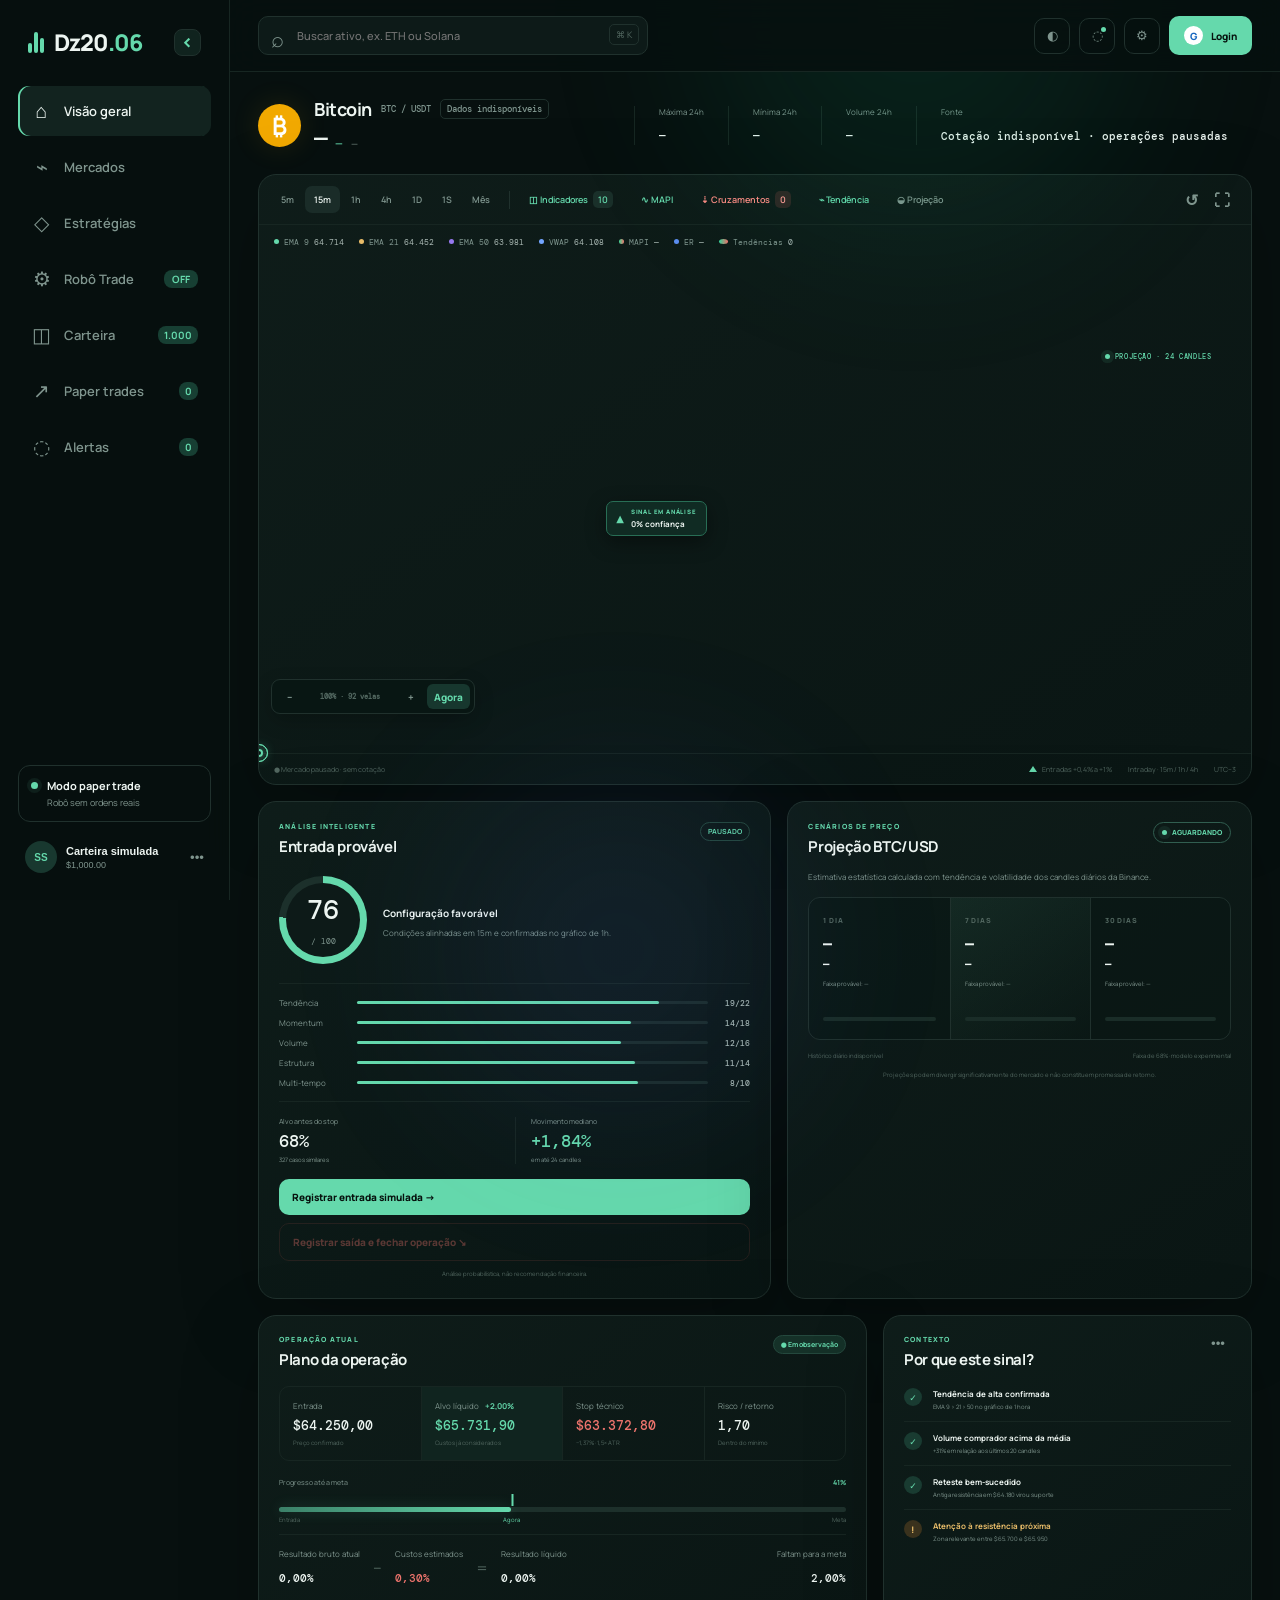
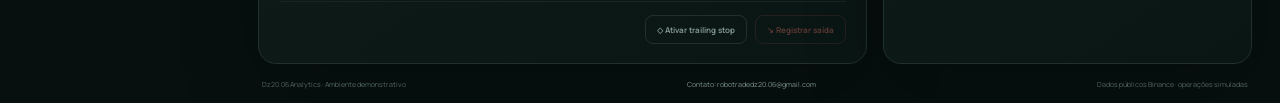
==== commit dd790711: "Add files via upload" ====
--- a/index.html
+++ b/index.html
@@ -9,8 +9,8 @@
   <link rel="preconnect" href="https://fonts.googleapis.com">
   <link rel="preconnect" href="https://fonts.gstatic.com" crossorigin>
   <link href="https://fonts.googleapis.com/css2?family=DM+Mono:wght@400;500&family=Manrope:wght@400;500;600;700;800&display=swap" rel="stylesheet">
-  <link rel="stylesheet" href="styles.css?v=20260720-overview1" />
-  <link rel="stylesheet" href="finance.css?v=20260720-overview1" />
+  <link rel="stylesheet" href="styles.css?v=20260720-cross1" />
+  <link rel="stylesheet" href="finance.css?v=20260720-cross1" />
 </head>
 <body>
   <div class="ambient ambient-a"></div><div class="ambient ambient-b"></div>
@@ -67,6 +67,7 @@
               <span class="toolbar-separator"></span>
               <button class="tool-btn active" id="indicatorBtn">◫ Indicadores <span>10</span></button>
               <button class="tool-btn active mapi-toggle" id="mapiToggleBtn" title="Exibir ou ocultar a MAPI">∿ MAPI</button>
+              <button class="tool-btn active ema-cross-toggle" id="emaCrossoversBtn" title="Exibir ou ocultar cruzamentos baixistas EMA 9/21">⇣ Cruzamentos <span id="emaCrossCount">0</span></button>
               <button class="tool-btn active trend-map-toggle" id="trendMapBtn" title="Configurar o mapa de tendências por preço e volume">⌁ Tendência</button>
               <button class="tool-btn" id="projectionBtn">◒ Projeção</button>
               <div class="chart-actions"><button title="Redefinir zoom" id="resetChart">↺</button><button title="Tela cheia" id="fullscreenBtn">⛶</button></div>
@@ -362,7 +363,7 @@
   <div class="toast" id="toast"><span>✓</span><div><strong>Operação simulada criada</strong><small>Agora acompanhamos sua meta líquida.</small></div></div>
   <div class="goal-alert" id="goalAlert"><span class="goal-alert-icon">◎</span><div><small id="goalAlertLabel">ALERTA DE META</small><strong id="goalAlertTitle">Preço próximo ao alvo</strong><p id="goalAlertText">Acompanhe a operação.</p></div><i></i></div>
   <script src="https://accounts.google.com/gsi/client" async defer></script>
-  <script src="finance.js?v=20260720-overview1"></script>
-  <script src="app.js?v=20260720-overview1"></script>
+  <script src="finance.js?v=20260720-cross1"></script>
+  <script src="app.js?v=20260720-cross1"></script>
 </body>
 </html>
--- a/styles.css
+++ b/styles.css
@@ -91,3 +91,4 @@
 @media(max-width:1180px){.overview-insights{grid-template-columns:1fr}.workspace-grid .chart-wrap{height:500px}}
 @media(max-width:980px){.sidebar-collapse-btn{display:none}body.sidebar-collapsed .sidebar{width:230px;padding:26px 18px 20px}body.sidebar-collapsed .main{margin-left:0;width:100%}body.sidebar-collapsed .brand-name,body.sidebar-collapsed .nav-item>span:not(.ico),body.sidebar-collapsed .nav-item>b{display:initial}body.sidebar-collapsed .brand{flex-direction:row;justify-content:flex-start;gap:10px;padding:0 10px 28px}body.sidebar-collapsed .brand-mark{margin-bottom:0}body.sidebar-collapsed .nav-item{justify-content:flex-start;padding:12px 13px;gap:12px}body.sidebar-collapsed .sidebar-bottom{justify-items:stretch}body.sidebar-collapsed .risk-card{width:auto;height:auto;padding:12px;justify-content:flex-start}body.sidebar-collapsed .risk-card>div{display:block}body.sidebar-collapsed .risk-card .live-dot{margin-top:4px}body.sidebar-collapsed .user-card{padding:7px}body.sidebar-collapsed .user-card>span:not(.avatar){display:block}.workspace-grid .chart-wrap{height:460px}}
 @media(max-width:620px){.outlook-grid{grid-template-columns:1fr}.outlook-horizon{border-left:0;border-top:1px solid var(--line);padding:14px}.outlook-horizon:first-child{border-top:0}.outlook-horizon small{min-height:0}.outlook-foot{display:grid}.workspace-grid .chart-wrap{height:390px}}
+.ema-cross-toggle.active{color:#ff8b84}.ema-cross-toggle.active span{background:rgba(238,116,109,.14);color:#ff9b95}
